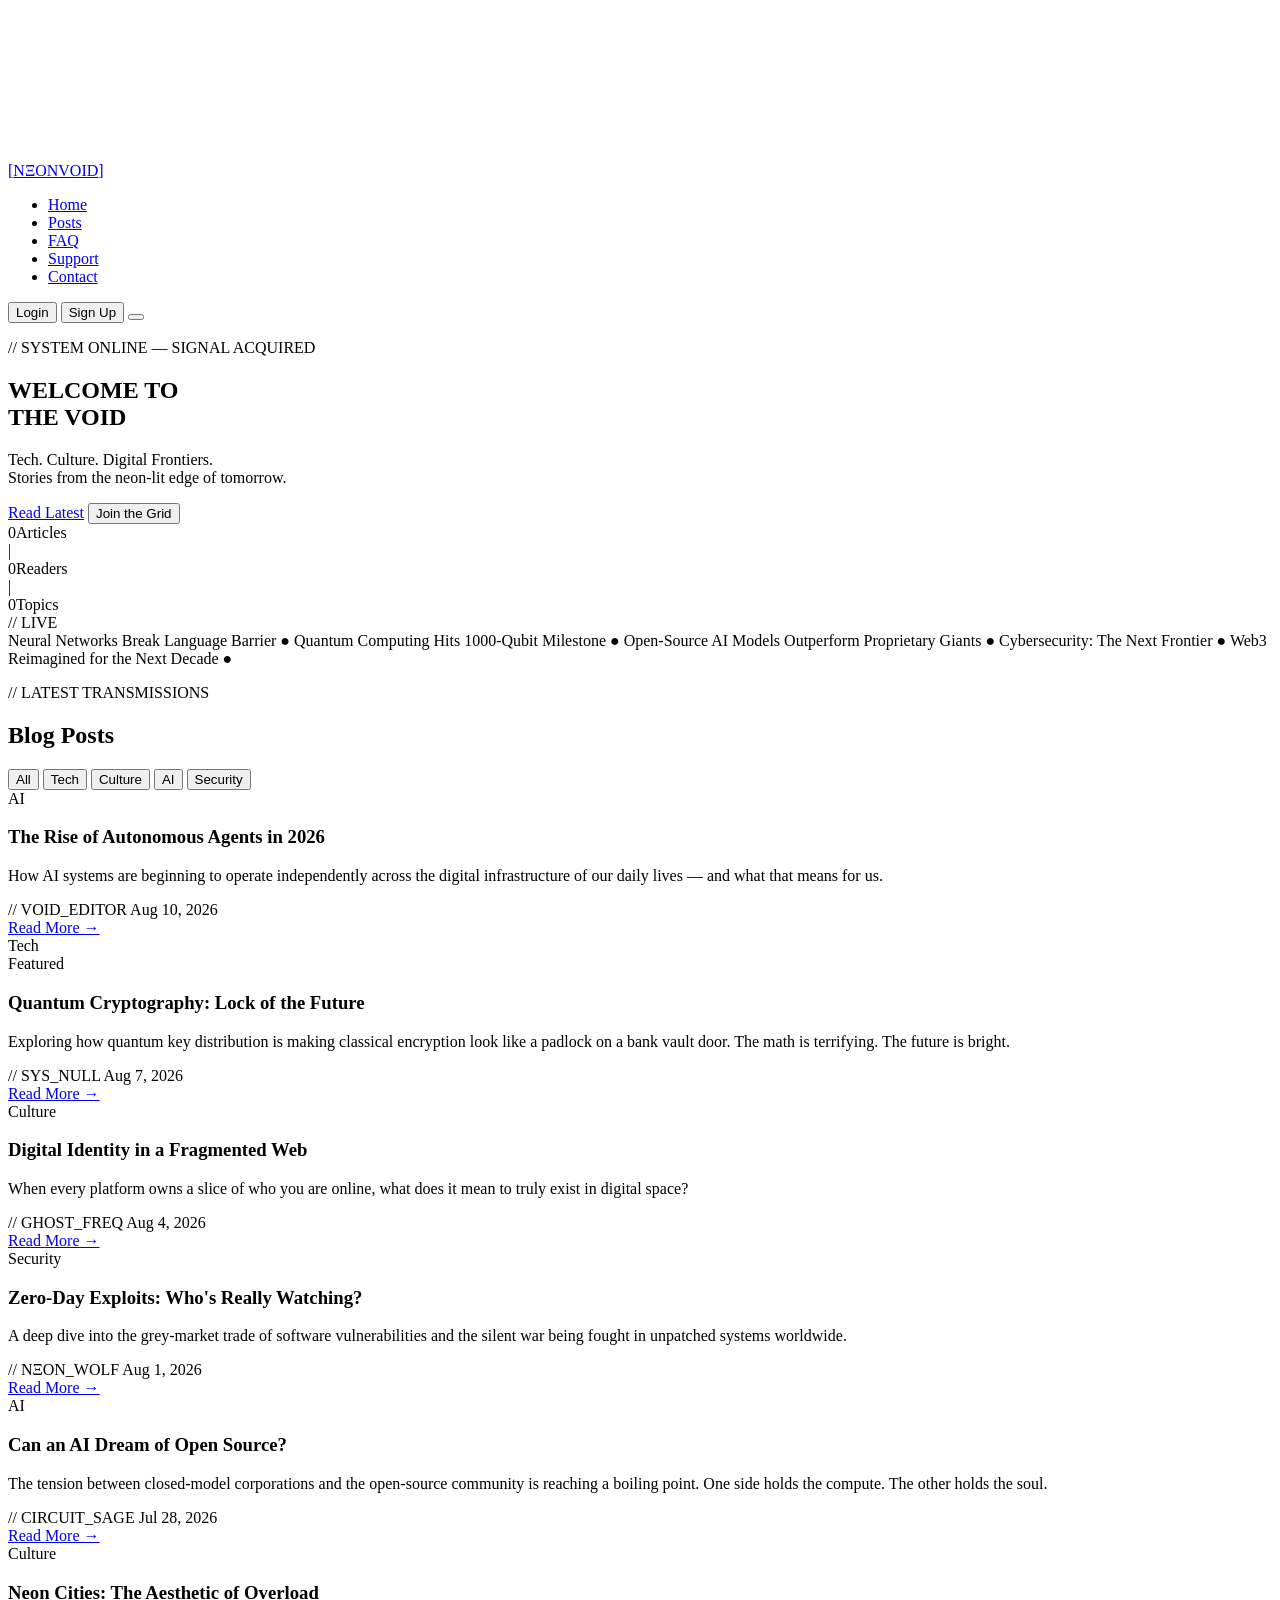
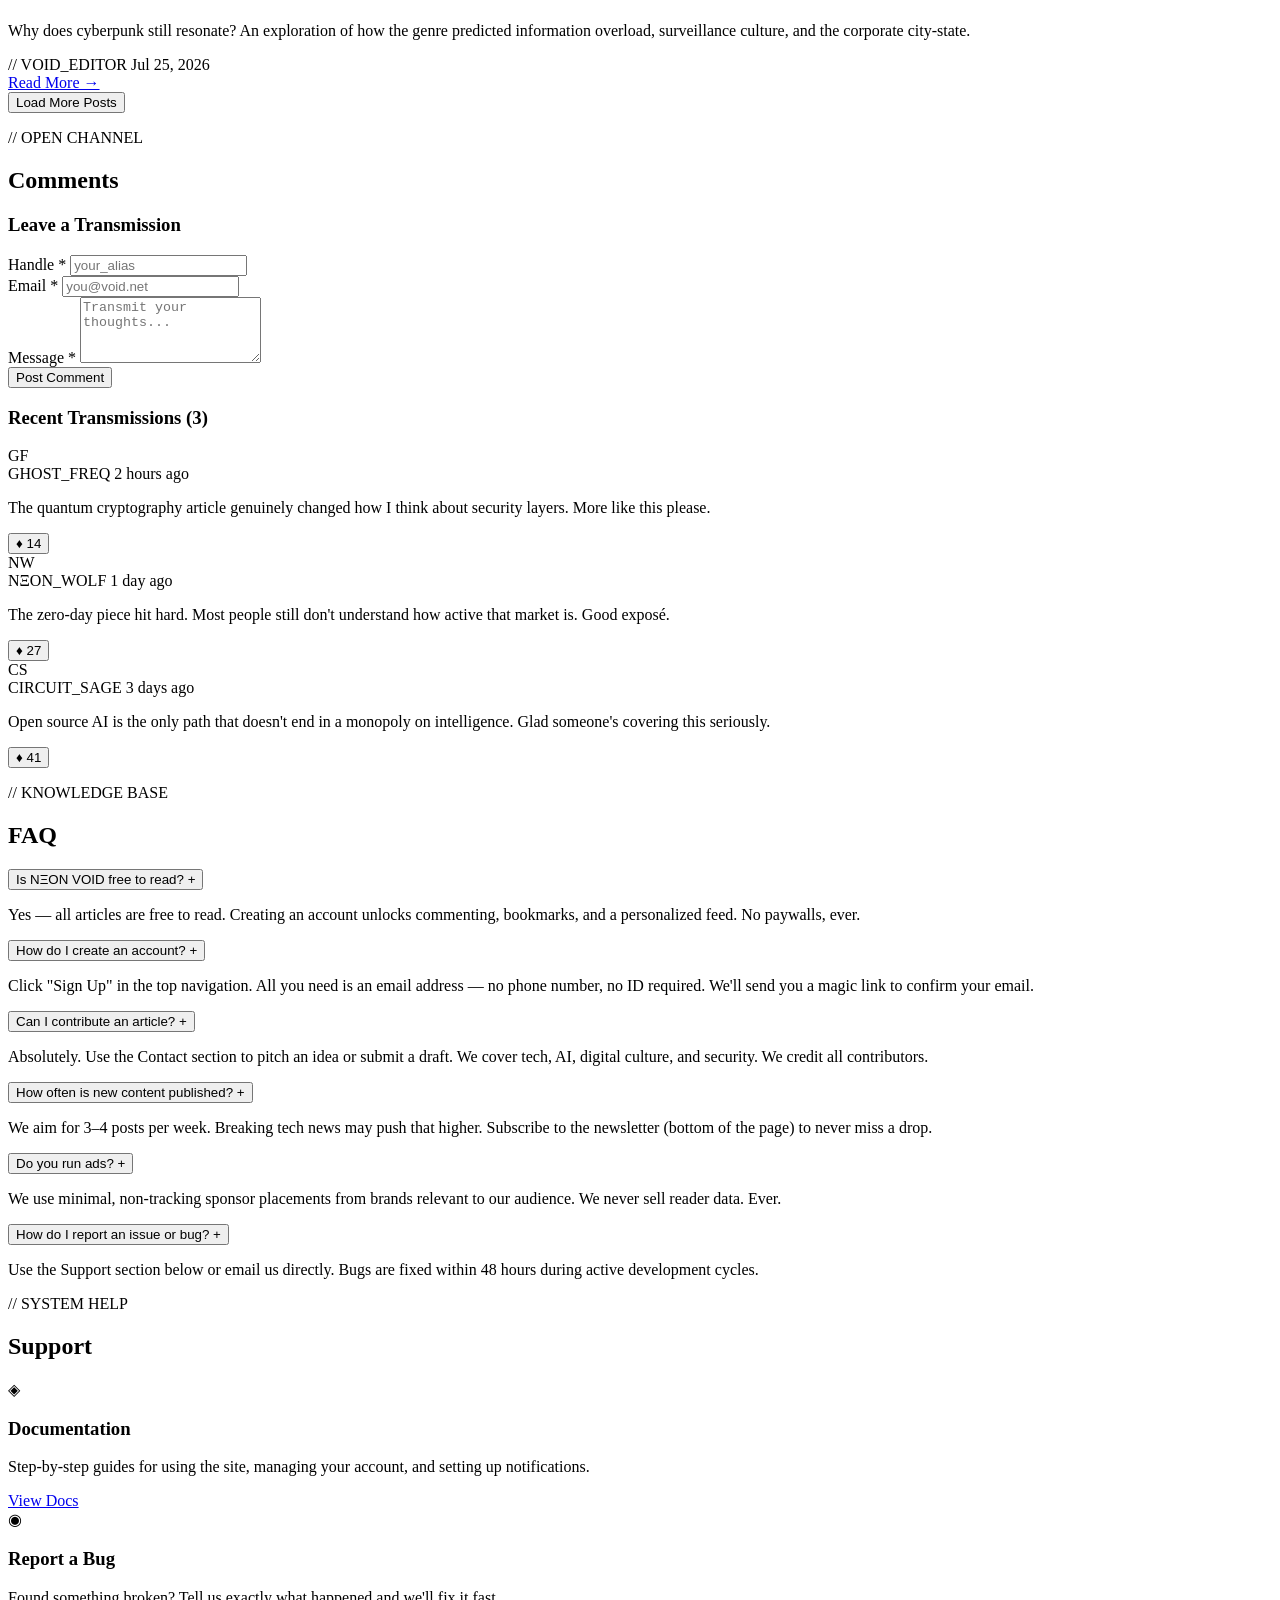
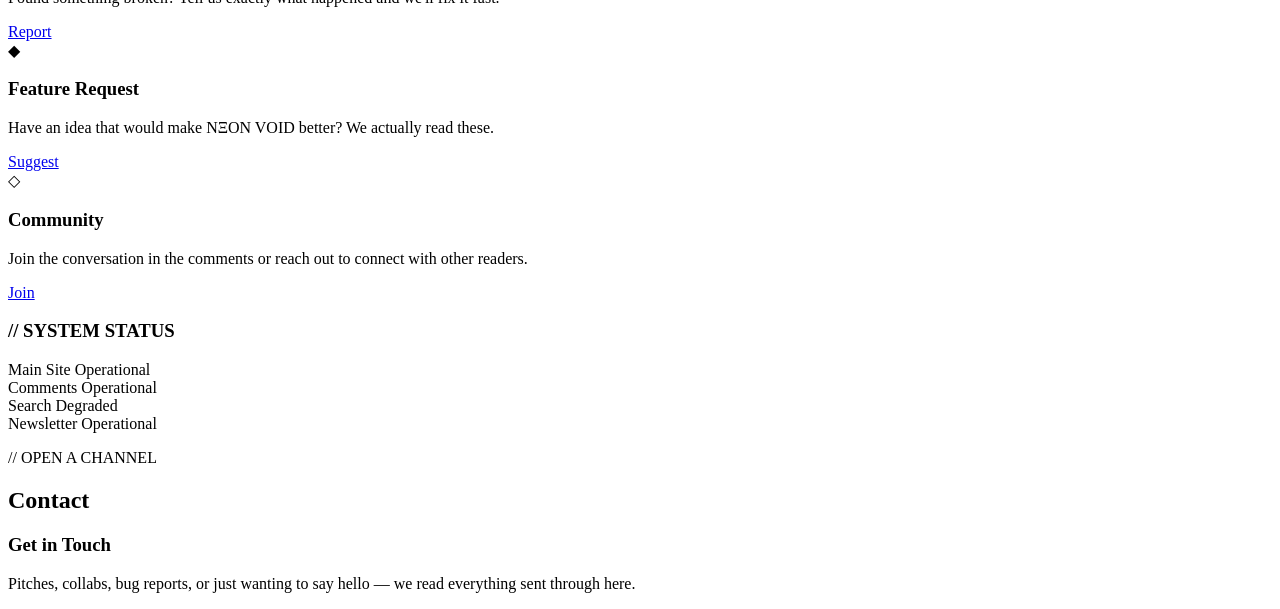
==== index.html @ abc2b87b "Rename Index.html to index.html" ====
<!DOCTYPE html>
<html lang="en">
<head>
  <meta charset="UTF-8" />
  <meta name="viewport" content="width=device-width, initial-scale=1.0" />
  <title>NΞON VOID — Digital Blog</title>
  <link rel="preconnect" href="https://fonts.googleapis.com" />
  <link rel="preconnect" href="https://fonts.gstatic.com" crossorigin />
  <link href="https://fonts.googleapis.com/css2?family=Orbitron:wght@400;700;900&family=Share+Tech+Mono&family=Inter:wght@300;400;500;600&display=swap" rel="stylesheet" />
  <link rel="stylesheet" href="css/style.css" />
</head>
<body>

  <!-- SCAN LINE OVERLAY -->
  <div class="scanlines" aria-hidden="true"></div>

  <!-- PARTICLE CANVAS -->
  <canvas id="particles" aria-hidden="true"></canvas>

  <!-- ═══════════════════════════════════════
       NAV
  ═══════════════════════════════════════ -->
  <nav class="navbar" id="navbar">
    <div class="nav-inner">
      <a href="#home" class="nav-logo" aria-label="NEON VOID home">
        <span class="logo-bracket">[</span>NΞON<span class="logo-accent">VOID</span><span class="logo-bracket">]</span>
      </a>

      <ul class="nav-links" id="navLinks" role="list">
        <li><a href="#home"     class="nav-link active" data-section="home">Home</a></li>
        <li><a href="#posts"    class="nav-link" data-section="posts">Posts</a></li>
        <li><a href="#faq"      class="nav-link" data-section="faq">FAQ</a></li>
        <li><a href="#support"  class="nav-link" data-section="support">Support</a></li>
        <li><a href="#contact"  class="nav-link" data-section="contact">Contact</a></li>
      </ul>

      <div class="nav-actions">
        <button class="btn-ghost" id="loginBtn" aria-haspopup="dialog">Login</button>
        <button class="btn-neon"  id="signupBtn" aria-haspopup="dialog">Sign Up</button>
        <button class="hamburger" id="hamburger" aria-label="Toggle menu" aria-expanded="false">
          <span></span><span></span><span></span>
        </button>
      </div>
    </div>
  </nav>

  <!-- ═══════════════════════════════════════
       HERO
  ═══════════════════════════════════════ -->
  <section class="hero" id="home">
    <div class="hero-grid-bg" aria-hidden="true"></div>
    <div class="hero-content">
      <p class="hero-eyebrow">// SYSTEM ONLINE — SIGNAL ACQUIRED</p>
      <h1 class="hero-title">
        <span class="glitch" data-text="WELCOME TO">WELCOME TO</span><br>
        <span class="hero-title-accent">THE VOID</span>
      </h1>
      <p class="hero-sub">
        Tech. Culture. Digital Frontiers.<br>
        Stories from the neon-lit edge of tomorrow.
      </p>
      <div class="hero-cta-group">
        <a href="#posts" class="btn-neon btn-lg">Read Latest</a>
        <button class="btn-ghost btn-lg" id="heroSignupBtn">Join the Grid</button>
      </div>
      <div class="hero-stats" aria-label="Site statistics">
        <div class="stat"><span class="stat-num" data-target="128">0</span><span class="stat-label">Articles</span></div>
        <div class="stat-divider" aria-hidden="true">|</div>
        <div class="stat"><span class="stat-num" data-target="4700">0</span><span class="stat-label">Readers</span></div>
        <div class="stat-divider" aria-hidden="true">|</div>
        <div class="stat"><span class="stat-num" data-target="39">0</span><span class="stat-label">Topics</span></div>
      </div>
    </div>
    <div class="hero-visual" aria-hidden="true">
      <div class="hex-ring"></div>
      <div class="hex-ring ring-2"></div>
      <div class="hex-ring ring-3"></div>
      <div class="center-orb"></div>
    </div>
  </section>

  <!-- ═══════════════════════════════════════
       TICKER
  ═══════════════════════════════════════ -->
  <div class="ticker-wrap" aria-label="Latest headlines">
    <div class="ticker-label">// LIVE</div>
    <div class="ticker-track" id="ticker">
      <span>Neural Networks Break Language Barrier</span>
      <span>●</span>
      <span>Quantum Computing Hits 1000-Qubit Milestone</span>
      <span>●</span>
      <span>Open-Source AI Models Outperform Proprietary Giants</span>
      <span>●</span>
      <span>Cybersecurity: The Next Frontier</span>
      <span>●</span>
      <span>Web3 Reimagined for the Next Decade</span>
      <span>●</span>
    </div>
  </div>

  <!-- ═══════════════════════════════════════
       POSTS
  ═══════════════════════════════════════ -->
  <section class="section" id="posts">
    <div class="container">
      <div class="section-header">
        <p class="section-eyebrow">// LATEST TRANSMISSIONS</p>
        <h2 class="section-title">Blog Posts</h2>
      </div>

      <!-- Filter tabs -->
      <div class="filter-tabs" role="tablist" aria-label="Filter posts by category">
        <button class="filter-tab active" role="tab" aria-selected="true"  data-filter="all">All</button>
        <button class="filter-tab" role="tab" aria-selected="false" data-filter="tech">Tech</button>
        <button class="filter-tab" role="tab" aria-selected="false" data-filter="culture">Culture</button>
        <button class="filter-tab" role="tab" aria-selected="false" data-filter="ai">AI</button>
        <button class="filter-tab" role="tab" aria-selected="false" data-filter="security">Security</button>
      </div>

      <!-- Posts grid -->
      <div class="posts-grid" id="postsGrid">

        <article class="post-card" data-category="ai">
          <div class="post-card-glow"></div>
          <div class="post-tag tag-ai">AI</div>
          <h3 class="post-title">The Rise of Autonomous Agents in 2026</h3>
          <p class="post-excerpt">How AI systems are beginning to operate independently across the digital infrastructure of our daily lives — and what that means for us.</p>
          <div class="post-meta">
            <span class="post-author">// VOID_EDITOR</span>
            <span class="post-date">Aug 10, 2026</span>
          </div>
          <a href="post.html" class="post-read-more">Read More →</a>
        </article>

        <article class="post-card featured" data-category="tech">
          <div class="post-card-glow"></div>
          <div class="post-tag tag-tech">Tech</div>
          <div class="featured-badge">Featured</div>
          <h3 class="post-title">Quantum Cryptography: Lock of the Future</h3>
          <p class="post-excerpt">Exploring how quantum key distribution is making classical encryption look like a padlock on a bank vault door. The math is terrifying. The future is bright.</p>
          <div class="post-meta">
            <span class="post-author">// SYS_NULL</span>
            <span class="post-date">Aug 7, 2026</span>
          </div>
          <a href="post.html" class="post-read-more">Read More →</a>
        </article>

        <article class="post-card" data-category="culture">
          <div class="post-card-glow"></div>
          <div class="post-tag tag-culture">Culture</div>
          <h3 class="post-title">Digital Identity in a Fragmented Web</h3>
          <p class="post-excerpt">When every platform owns a slice of who you are online, what does it mean to truly exist in digital space?</p>
          <div class="post-meta">
            <span class="post-author">// GHOST_FREQ</span>
            <span class="post-date">Aug 4, 2026</span>
          </div>
          <a href="post.html" class="post-read-more">Read More →</a>
        </article>

        <article class="post-card" data-category="security">
          <div class="post-card-glow"></div>
          <div class="post-tag tag-security">Security</div>
          <h3 class="post-title">Zero-Day Exploits: Who's Really Watching?</h3>
          <p class="post-excerpt">A deep dive into the grey-market trade of software vulnerabilities and the silent war being fought in unpatched systems worldwide.</p>
          <div class="post-meta">
            <span class="post-author">// NΞON_WOLF</span>
            <span class="post-date">Aug 1, 2026</span>
          </div>
          <a href="post.html" class="post-read-more">Read More →</a>
        </article>

        <article class="post-card" data-category="ai">
          <div class="post-card-glow"></div>
          <div class="post-tag tag-ai">AI</div>
          <h3 class="post-title">Can an AI Dream of Open Source?</h3>
          <p class="post-excerpt">The tension between closed-model corporations and the open-source community is reaching a boiling point. One side holds the compute. The other holds the soul.</p>
          <div class="post-meta">
            <span class="post-author">// CIRCUIT_SAGE</span>
            <span class="post-date">Jul 28, 2026</span>
          </div>
          <a href="post.html" class="post-read-more">Read More →</a>
        </article>

        <article class="post-card" data-category="culture">
          <div class="post-card-glow"></div>
          <div class="post-tag tag-culture">Culture</div>
          <h3 class="post-title">Neon Cities: The Aesthetic of Overload</h3>
          <p class="post-excerpt">Why does cyberpunk still resonate? An exploration of how the genre predicted information overload, surveillance culture, and the corporate city-state.</p>
          <div class="post-meta">
            <span class="post-author">// VOID_EDITOR</span>
            <span class="post-date">Jul 25, 2026</span>
          </div>
          <a href="post.html" class="post-read-more">Read More →</a>
        </article>

      </div>

      <div class="load-more-wrap">
        <button class="btn-ghost" id="loadMoreBtn">Load More Posts</button>
      </div>
    </div>
  </section>

  <!-- ═══════════════════════════════════════
       COMMENTS
  ═══════════════════════════════════════ -->
  <section class="section section-dark" id="comments">
    <div class="container">
      <div class="section-header">
        <p class="section-eyebrow">// OPEN CHANNEL</p>
        <h2 class="section-title">Comments</h2>
      </div>

      <div class="comments-layout">
        <!-- Comment form -->
        <div class="comment-form-wrap">
          <h3 class="comment-form-title">Leave a Transmission</h3>
          <form class="comment-form" id="commentForm" novalidate>
            <div class="form-row">
              <div class="form-group">
                <label for="commentName">Handle <span class="required">*</span></label>
                <input type="text" id="commentName" placeholder="your_alias" autocomplete="nickname" />
                <span class="field-error" id="commentNameError"></span>
              </div>
              <div class="form-group">
                <label for="commentEmail">Email <span class="required">*</span></label>
                <input type="email" id="commentEmail" placeholder="you@void.net" autocomplete="email" />
                <span class="field-error" id="commentEmailError"></span>
              </div>
            </div>
            <div class="form-group">
              <label for="commentText">Message <span class="required">*</span></label>
              <textarea id="commentText" rows="4" placeholder="Transmit your thoughts..."></textarea>
              <span class="field-error" id="commentTextError"></span>
            </div>
            <button type="submit" class="btn-neon">Post Comment</button>
          </form>
        </div>

        <!-- Existing comments -->
        <div class="comments-list" id="commentsList">
          <h3 class="comments-list-title">Recent Transmissions <span class="comment-count" id="commentCount">(3)</span></h3>

          <div class="comment-item">
            <div class="comment-avatar" aria-hidden="true">GF</div>
            <div class="comment-body">
              <div class="comment-header">
                <span class="comment-author">GHOST_FREQ</span>
                <span class="comment-time">2 hours ago</span>
              </div>
              <p class="comment-text">The quantum cryptography article genuinely changed how I think about security layers. More like this please.</p>
              <button class="comment-like" aria-label="Like this comment"><span>♦</span> 14</button>
            </div>
          </div>

          <div class="comment-item">
            <div class="comment-avatar" aria-hidden="true">NW</div>
            <div class="comment-body">
              <div class="comment-header">
                <span class="comment-author">NΞON_WOLF</span>
                <span class="comment-time">1 day ago</span>
              </div>
              <p class="comment-text">The zero-day piece hit hard. Most people still don't understand how active that market is. Good exposé.</p>
              <button class="comment-like" aria-label="Like this comment"><span>♦</span> 27</button>
            </div>
          </div>

          <div class="comment-item">
            <div class="comment-avatar" aria-hidden="true">CS</div>
            <div class="comment-body">
              <div class="comment-header">
                <span class="comment-author">CIRCUIT_SAGE</span>
                <span class="comment-time">3 days ago</span>
              </div>
              <p class="comment-text">Open source AI is the only path that doesn't end in a monopoly on intelligence. Glad someone's covering this seriously.</p>
              <button class="comment-like" aria-label="Like this comment"><span>♦</span> 41</button>
            </div>
          </div>

        </div>
      </div>
    </div>
  </section>

  <!-- ═══════════════════════════════════════
       FAQ
  ═══════════════════════════════════════ -->
  <section class="section" id="faq">
    <div class="container">
      <div class="section-header">
        <p class="section-eyebrow">// KNOWLEDGE BASE</p>
        <h2 class="section-title">FAQ</h2>
      </div>

      <div class="faq-grid">

        <div class="faq-item" data-open="false">
          <button class="faq-question" aria-expanded="false">
            <span>Is NΞON VOID free to read?</span>
            <span class="faq-icon" aria-hidden="true">+</span>
          </button>
          <div class="faq-answer">
            <p>Yes — all articles are free to read. Creating an account unlocks commenting, bookmarks, and a personalized feed. No paywalls, ever.</p>
          </div>
        </div>

        <div class="faq-item" data-open="false">
          <button class="faq-question" aria-expanded="false">
            <span>How do I create an account?</span>
            <span class="faq-icon" aria-hidden="true">+</span>
          </button>
          <div class="faq-answer">
            <p>Click "Sign Up" in the top navigation. All you need is an email address — no phone number, no ID required. We'll send you a magic link to confirm your email.</p>
          </div>
        </div>

        <div class="faq-item" data-open="false">
          <button class="faq-question" aria-expanded="false">
            <span>Can I contribute an article?</span>
            <span class="faq-icon" aria-hidden="true">+</span>
          </button>
          <div class="faq-answer">
            <p>Absolutely. Use the Contact section to pitch an idea or submit a draft. We cover tech, AI, digital culture, and security. We credit all contributors.</p>
          </div>
        </div>

        <div class="faq-item" data-open="false">
          <button class="faq-question" aria-expanded="false">
            <span>How often is new content published?</span>
            <span class="faq-icon" aria-hidden="true">+</span>
          </button>
          <div class="faq-answer">
            <p>We aim for 3–4 posts per week. Breaking tech news may push that higher. Subscribe to the newsletter (bottom of the page) to never miss a drop.</p>
          </div>
        </div>

        <div class="faq-item" data-open="false">
          <button class="faq-question" aria-expanded="false">
            <span>Do you run ads?</span>
            <span class="faq-icon" aria-hidden="true">+</span>
          </button>
          <div class="faq-answer">
            <p>We use minimal, non-tracking sponsor placements from brands relevant to our audience. We never sell reader data. Ever.</p>
          </div>
        </div>

        <div class="faq-item" data-open="false">
          <button class="faq-question" aria-expanded="false">
            <span>How do I report an issue or bug?</span>
            <span class="faq-icon" aria-hidden="true">+</span>
          </button>
          <div class="faq-answer">
            <p>Use the Support section below or email us directly. Bugs are fixed within 48 hours during active development cycles.</p>
          </div>
        </div>

      </div>
    </div>
  </section>

  <!-- ═══════════════════════════════════════
       SUPPORT
  ═══════════════════════════════════════ -->
  <section class="section section-dark" id="support">
    <div class="container">
      <div class="section-header">
        <p class="section-eyebrow">// SYSTEM HELP</p>
        <h2 class="section-title">Support</h2>
      </div>

      <div class="support-grid">
        <div class="support-card">
          <div class="support-icon" aria-hidden="true">◈</div>
          <h3>Documentation</h3>
          <p>Step-by-step guides for using the site, managing your account, and setting up notifications.</p>
          <a href="#faq" class="btn-ghost btn-sm">View Docs</a>
        </div>
        <div class="support-card">
          <div class="support-icon" aria-hidden="true">◉</div>
          <h3>Report a Bug</h3>
          <p>Found something broken? Tell us exactly what happened and we'll fix it fast.</p>
          <a href="#contact" class="btn-ghost btn-sm">Report</a>
        </div>
        <div class="support-card">
          <div class="support-icon" aria-hidden="true">◆</div>
          <h3>Feature Request</h3>
          <p>Have an idea that would make NΞON VOID better? We actually read these.</p>
          <a href="#contact" class="btn-ghost btn-sm">Suggest</a>
        </div>
        <div class="support-card">
          <div class="support-icon" aria-hidden="true">◇</div>
          <h3>Community</h3>
          <p>Join the conversation in the comments or reach out to connect with other readers.</p>
          <a href="#comments" class="btn-ghost btn-sm">Join</a>
        </div>
      </div>

      <!-- Status board -->
      <div class="status-board">
        <h3 class="status-title">// SYSTEM STATUS</h3>
        <div class="status-items">
          <div class="status-item">
            <span class="status-dot dot-green" aria-label="Operational"></span>
            <span class="status-name">Main Site</span>
            <span class="status-value">Operational</span>
          </div>
          <div class="status-item">
            <span class="status-dot dot-green" aria-label="Operational"></span>
            <span class="status-name">Comments</span>
            <span class="status-value">Operational</span>
          </div>
          <div class="status-item">
            <span class="status-dot dot-yellow" aria-label="Degraded"></span>
            <span class="status-name">Search</span>
            <span class="status-value">Degraded</span>
          </div>
          <div class="status-item">
            <span class="status-dot dot-green" aria-label="Operational"></span>
            <span class="status-name">Newsletter</span>
            <span class="status-value">Operational</span>
          </div>
        </div>
      </div>
    </div>
  </section>

  <!-- ═══════════════════════════════════════
       CONTACT
  ═══════════════════════════════════════ -->
  <section class="section" id="contact">
    <div class="container">
      <div class="section-header">
        <p class="section-eyebrow">// OPEN A CHANNEL</p>
        <h2 class="section-title">Contact</h2>
      </div>

      <div class="contact-layout">
        <div class="contact-info">
          <h3>Get in Touch</h3>
          <p>Pitches, collabs, bug reports, or just wanting to say hello — we read everything sent through here.</p>
          <ul class="contact-links" role="list"
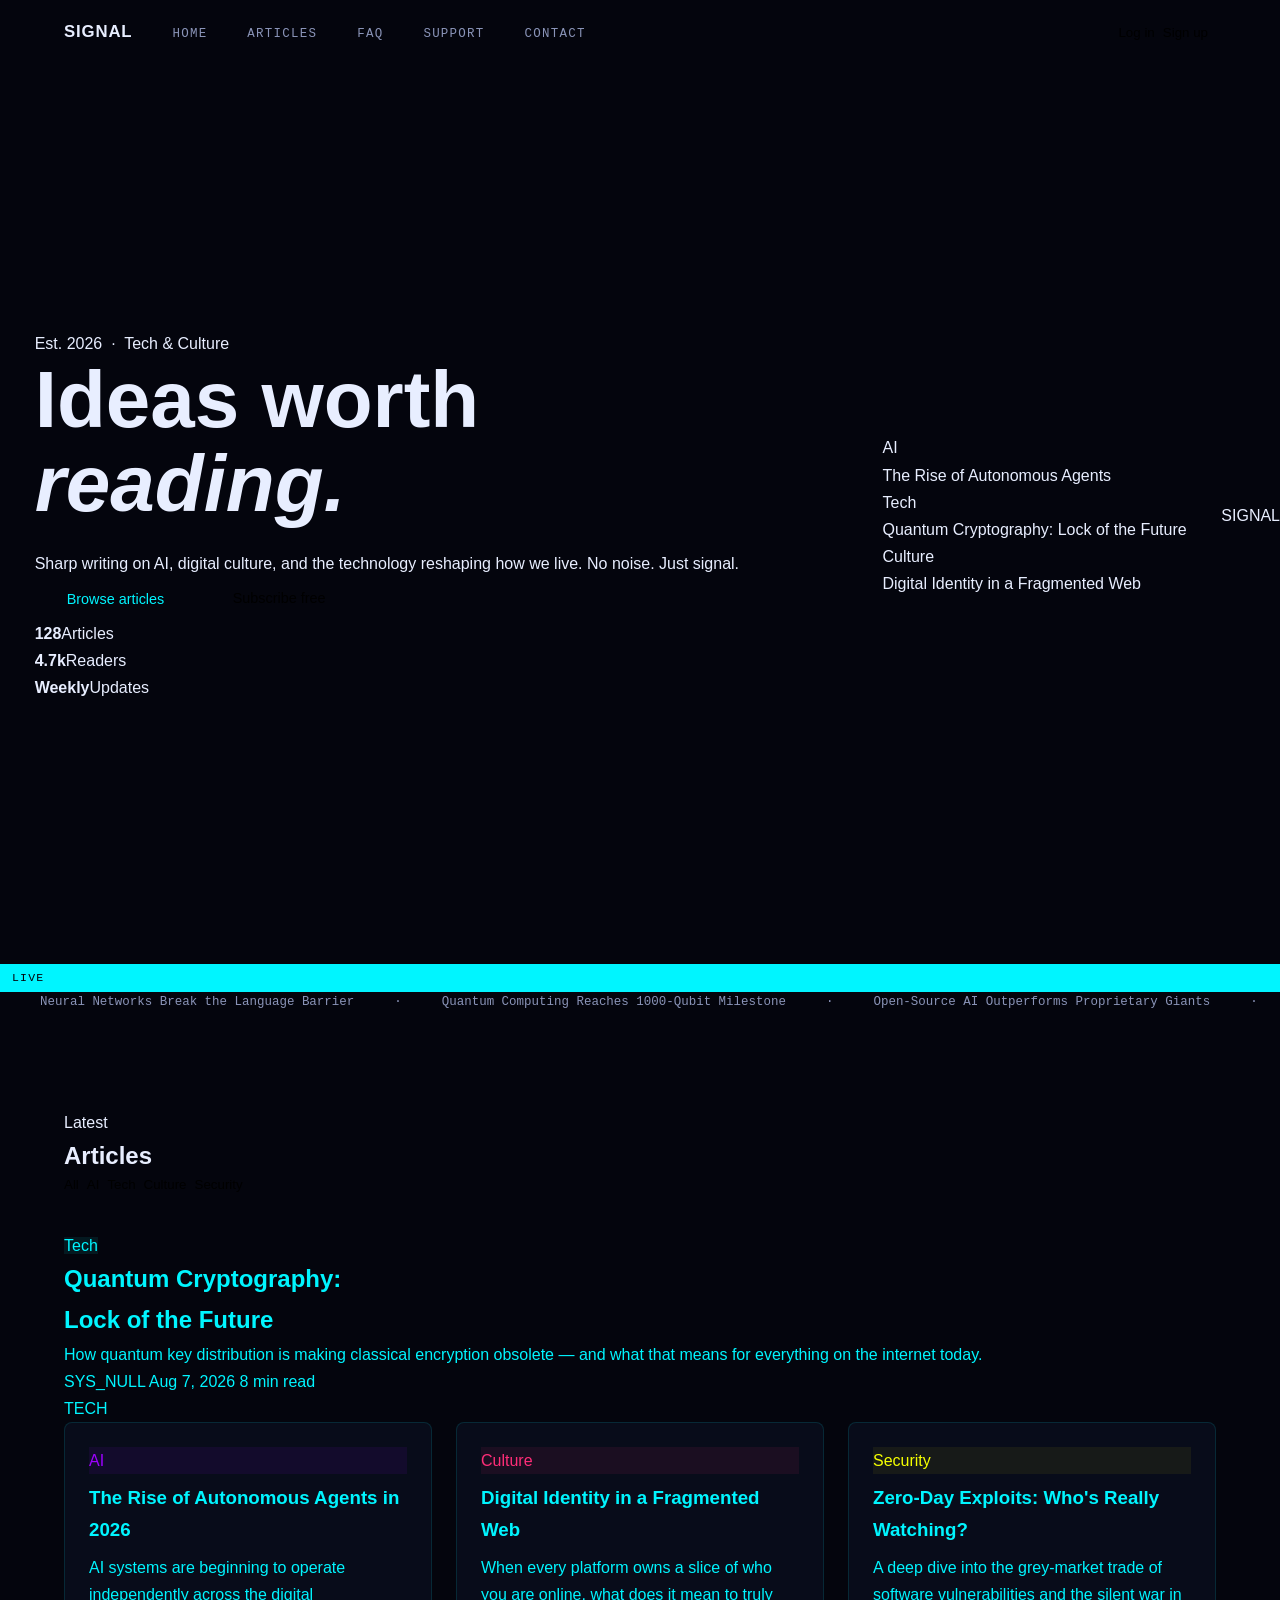
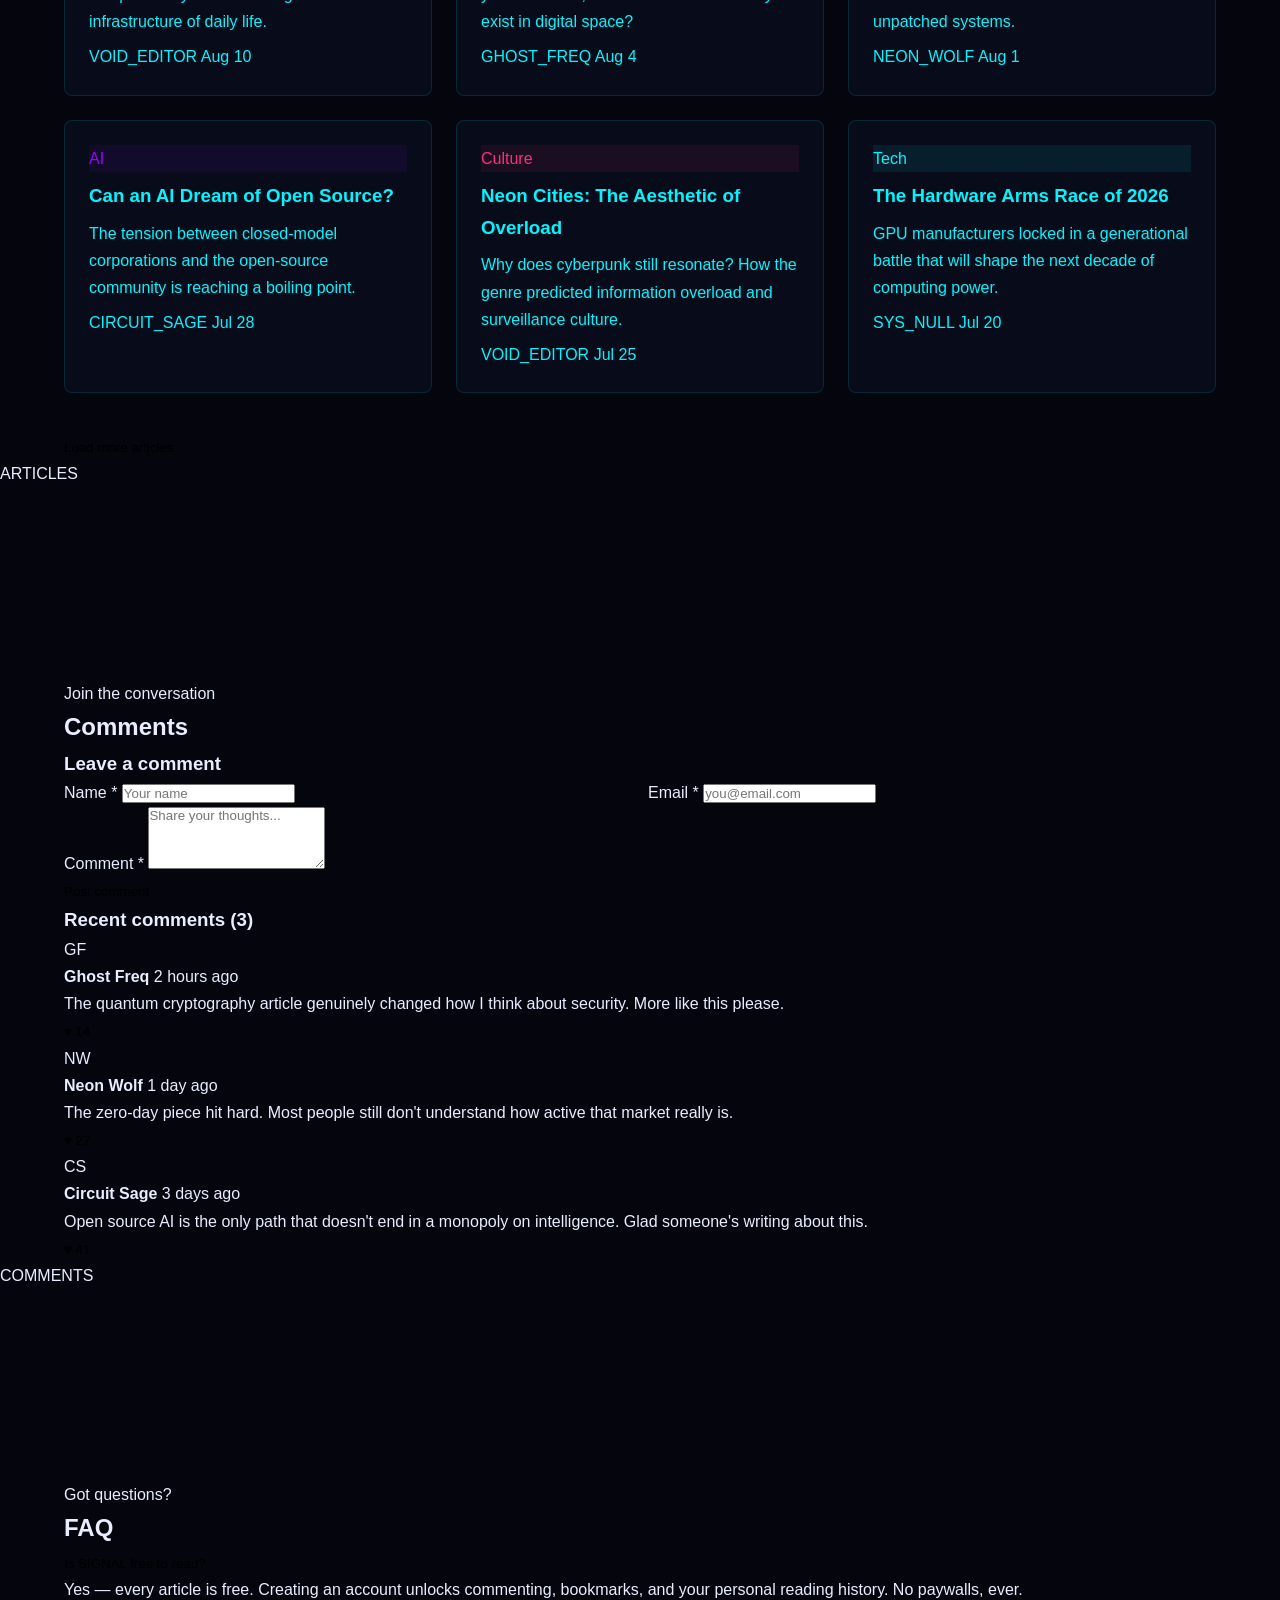
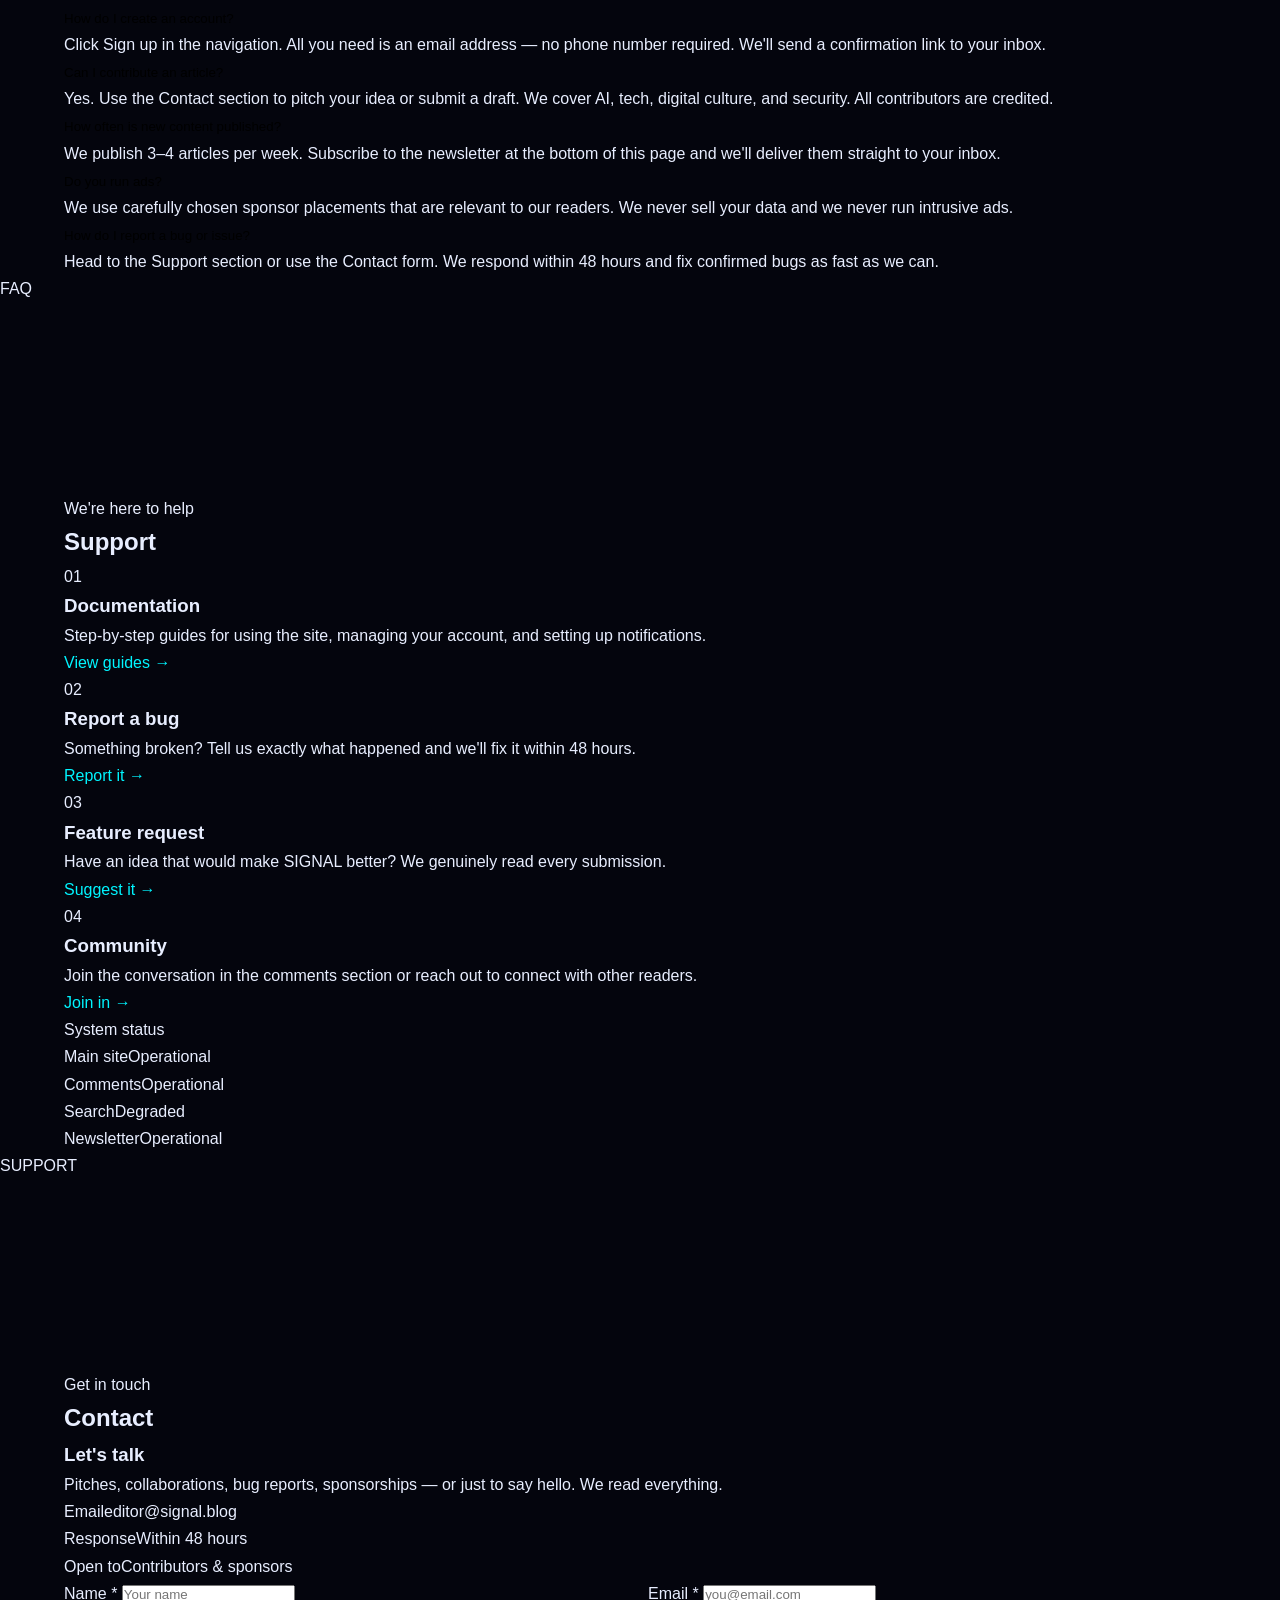
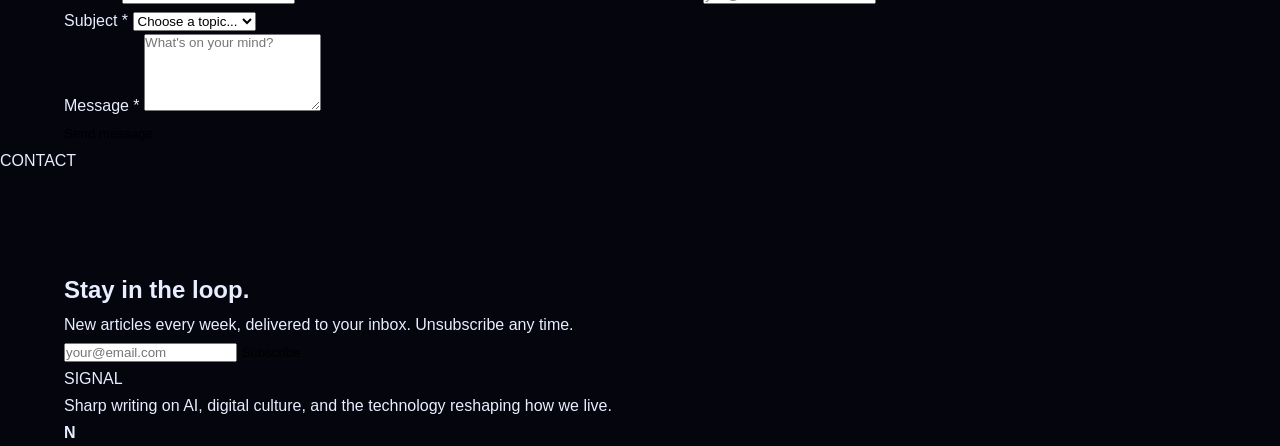
==== commit f318e9ae: "Update print statement from 'Hello' to 'Goodbye'" ====
--- a/index.html
+++ b/index.html
@@ -1,441 +1,486 @@
+
 <!DOCTYPE html>
 <html lang="en">
 <head>
   <meta charset="UTF-8" />
   <meta name="viewport" content="width=device-width, initial-scale=1.0" />
-  <title>NΞON VOID — Digital Blog</title>
+  <title>SIGNAL — Digital Culture & Tech</title>
   <link rel="preconnect" href="https://fonts.googleapis.com" />
   <link rel="preconnect" href="https://fonts.gstatic.com" crossorigin />
-  <link href="https://fonts.googleapis.com/css2?family=Orbitron:wght@400;700;900&family=Share+Tech+Mono&family=Inter:wght@300;400;500;600&display=swap" rel="stylesheet" />
+  <link href="https://fonts.googleapis.com/css2?family=Playfair+Display:ital,wght@0,700;0,900;1,700&family=DM+Sans:wght@300;400;500;600&family=DM+Mono:wght@400;500&display=swap" rel="stylesheet" />
   <link rel="stylesheet" href="css/style.css" />
 </head>
 <body>
 
-  <!-- SCAN LINE OVERLAY -->
-  <div class="scanlines" aria-hidden="true"></div>
-
-  <!-- PARTICLE CANVAS -->
-  <canvas id="particles" aria-hidden="true"></canvas>
-
-  <!-- ═══════════════════════════════════════
-       NAV
-  ═══════════════════════════════════════ -->
-  <nav class="navbar" id="navbar">
+  <!-- NAV -->
+  <nav class="nav" id="nav">
     <div class="nav-inner">
-      <a href="#home" class="nav-logo" aria-label="NEON VOID home">
-        <span class="logo-bracket">[</span>NΞON<span class="logo-accent">VOID</span><span class="logo-bracket">]</span>
-      </a>
-
-      <ul class="nav-links" id="navLinks" role="list">
-        <li><a href="#home"     class="nav-link active" data-section="home">Home</a></li>
-        <li><a href="#posts"    class="nav-link" data-section="posts">Posts</a></li>
-        <li><a href="#faq"      class="nav-link" data-section="faq">FAQ</a></li>
-        <li><a href="#support"  class="nav-link" data-section="support">Support</a></li>
-        <li><a href="#contact"  class="nav-link" data-section="contact">Contact</a></li>
+      <a href="#home" class="nav-logo">SIGNAL</a>
+      <ul class="nav-links" id="navLinks">
+        <li><a href="#home"      class="nav-link" data-s="home">Home</a></li>
+        <li><a href="#posts"     class="nav-link" data-s="posts">Articles</a></li>
+        <li><a href="#faq"       class="nav-link" data-s="faq">FAQ</a></li>
+        <li><a href="#support"   class="nav-link" data-s="support">Support</a></li>
+        <li><a href="#contact"   class="nav-link" data-s="contact">Contact</a></li>
       </ul>
-
       <div class="nav-actions">
-        <button class="btn-ghost" id="loginBtn" aria-haspopup="dialog">Login</button>
-        <button class="btn-neon"  id="signupBtn" aria-haspopup="dialog">Sign Up</button>
-        <button class="hamburger" id="hamburger" aria-label="Toggle menu" aria-expanded="false">
+        <button class="btn-outline" id="loginBtn">Log in</button>
+        <button class="btn-solid"   id="signupBtn">Sign up</button>
+        <button class="burger" id="burger" aria-label="Menu" aria-expanded="false">
           <span></span><span></span><span></span>
         </button>
       </div>
     </div>
   </nav>
 
-  <!-- ═══════════════════════════════════════
-       HERO
-  ═══════════════════════════════════════ -->
+  <!-- HERO -->
   <section class="hero" id="home">
-    <div class="hero-grid-bg" aria-hidden="true"></div>
-    <div class="hero-content">
-      <p class="hero-eyebrow">// SYSTEM ONLINE — SIGNAL ACQUIRED</p>
-      <h1 class="hero-title">
-        <span class="glitch" data-text="WELCOME TO">WELCOME TO</span><br>
-        <span class="hero-title-accent">THE VOID</span>
-      </h1>
-      <p class="hero-sub">
-        Tech. Culture. Digital Frontiers.<br>
-        Stories from the neon-lit edge of tomorrow.
-      </p>
-      <div class="hero-cta-group">
-        <a href="#posts" class="btn-neon btn-lg">Read Latest</a>
-        <button class="btn-ghost btn-lg" id="heroSignupBtn">Join the Grid</button>
-      </div>
-      <div class="hero-stats" aria-label="Site statistics">
-        <div class="stat"><span class="stat-num" data-target="128">0</span><span class="stat-label">Articles</span></div>
-        <div class="stat-divider" aria-hidden="true">|</div>
-        <div class="stat"><span class="stat-num" data-target="4700">0</span><span class="stat-label">Readers</span></div>
-        <div class="stat-divider" aria-hidden="true">|</div>
-        <div class="stat"><span class="stat-num" data-target="39">0</span><span class="stat-label">Topics</span></div>
-      </div>
-    </div>
-    <div class="hero-visual" aria-hidden="true">
-      <div class="hex-ring"></div>
-      <div class="hex-ring ring-2"></div>
-      <div class="hex-ring ring-3"></div>
-      <div class="center-orb"></div>
-    </div>
-  </section>
-
-  <!-- ═══════════════════════════════════════
-       TICKER
-  ═══════════════════════════════════════ -->
-  <div class="ticker-wrap" aria-label="Latest headlines">
-    <div class="ticker-label">// LIVE</div>
+    <div class="hero-inner container">
+      <div class="hero-left">
+        <p class="eyebrow">Est. 2026 &nbsp;·&nbsp; Tech &amp; Culture</p>
+        <h1 class="hero-title">Ideas worth<br><em>reading.</em></h1>
+        <p class="hero-body">Sharp writing on AI, digital culture, and the technology reshaping how we live. No noise. Just signal.</p>
+        <div class="hero-actions">
+          <a href="#posts" class="btn-solid btn-lg">Browse articles</a>
+          <button class="btn-outline btn-lg" id="heroSignup">Subscribe free</button>
+        </div>
+        <div class="hero-bar">
+          <div class="hb-item"><strong>128</strong><span>Articles</span></div>
+          <div class="hb-div"></div>
+          <div class="hb-item"><strong>4.7k</strong><span>Readers</span></div>
+          <div class="hb-div"></div>
+          <div class="hb-item"><strong>Weekly</strong><span>Updates</span></div>
+        </div>
+      </div>
+      <div class="hero-right" aria-hidden="true">
+        <div class="hero-card hc-1">
+          <span class="hc-tag">AI</span>
+          <p>The Rise of Autonomous Agents</p>
+        </div>
+        <div class="hero-card hc-2">
+          <span class="hc-tag">Tech</span>
+          <p>Quantum Cryptography: Lock of the Future</p>
+        </div>
+        <div class="hero-card hc-3">
+          <span class="hc-tag">Culture</span>
+          <p>Digital Identity in a Fragmented Web</p>
+        </div>
+      </div>
+    </div>
+    <div class="hero-ghost" aria-hidden="true">SIGNAL</div>
+  </section>
+
+  <!-- TICKER -->
+  <div class="ticker" aria-label="Latest headlines">
+    <div class="ticker-label">LIVE</div>
     <div class="ticker-track" id="ticker">
-      <span>Neural Networks Break Language Barrier</span>
-      <span>●</span>
-      <span>Quantum Computing Hits 1000-Qubit Milestone</span>
-      <span>●</span>
-      <span>Open-Source AI Models Outperform Proprietary Giants</span>
-      <span>●</span>
-      <span>Cybersecurity: The Next Frontier</span>
-      <span>●</span>
+      <span>Neural Networks Break the Language Barrier</span>
+      <span class="sep">·</span>
+      <span>Quantum Computing Reaches 1000-Qubit Milestone</span>
+      <span class="sep">·</span>
+      <span>Open-Source AI Outperforms Proprietary Giants</span>
+      <span class="sep">·</span>
+      <span>Cybersecurity: The Frontier No One Talks About</span>
+      <span class="sep">·</span>
       <span>Web3 Reimagined for the Next Decade</span>
-      <span>●</span>
+      <span class="sep">·</span>
     </div>
   </div>
 
-  <!-- ═══════════════════════════════════════
-       POSTS
-  ═══════════════════════════════════════ -->
+  <!-- POSTS -->
   <section class="section" id="posts">
     <div class="container">
-      <div class="section-header">
-        <p class="section-eyebrow">// LATEST TRANSMISSIONS</p>
-        <h2 class="section-title">Blog Posts</h2>
-      </div>
-
-      <!-- Filter tabs -->
-      <div class="filter-tabs" role="tablist" aria-label="Filter posts by category">
-        <button class="filter-tab active" role="tab" aria-selected="true"  data-filter="all">All</button>
-        <button class="filter-tab" role="tab" aria-selected="false" data-filter="tech">Tech</button>
-        <button class="filter-tab" role="tab" aria-selected="false" data-filter="culture">Culture</button>
-        <button class="filter-tab" role="tab" aria-selected="false" data-filter="ai">AI</button>
-        <button class="filter-tab" role="tab" aria-selected="false" data-filter="security">Security</button>
-      </div>
-
-      <!-- Posts grid -->
+      <div class="sec-head">
+        <div>
+          <p class="eyebrow">Latest</p>
+          <h2 class="sec-title">Articles</h2>
+        </div>
+        <div class="filter-tabs" role="tablist">
+          <button class="ftab active" data-f="all" role="tab" aria-selected="true">All</button>
+          <button class="ftab" data-f="ai" role="tab" aria-selected="false">AI</button>
+          <button class="ftab" data-f="tech" role="tab" aria-selected="false">Tech</button>
+          <button class="ftab" data-f="culture" role="tab" aria-selected="false">Culture</button>
+          <button class="ftab" data-f="security" role="tab" aria-selected="false">Security</button>
+        </div>
+      </div>
+
+      <!-- Featured post -->
+      <a href="post.html" class="post-featured reveal" data-cat="tech">
+        <div class="pf-text">
+          <span class="tag tag-tech">Tech</span>
+          <h2 class="pf-title">Quantum Cryptography:<br>Lock of the Future</h2>
+          <p class="pf-excerpt">How quantum key distribution is making classical encryption obsolete — and what that means for everything on the internet today.</p>
+          <div class="pf-meta">
+            <span>SYS_NULL</span>
+            <span>Aug 7, 2026</span>
+            <span>8 min read</span>
+          </div>
+        </div>
+        <div class="pf-accent" aria-hidden="true">TECH</div>
+      </a>
+
+      <!-- Grid -->
       <div class="posts-grid" id="postsGrid">
 
-        <article class="post-card" data-category="ai">
-          <div class="post-card-glow"></div>
-          <div class="post-tag tag-ai">AI</div>
-          <h3 class="post-title">The Rise of Autonomous Agents in 2026</h3>
-          <p class="post-excerpt">How AI systems are beginning to operate independently across the digital infrastructure of our daily lives — and what that means for us.</p>
-          <div class="post-meta">
-            <span class="post-author">// VOID_EDITOR</span>
-            <span class="post-date">Aug 10, 2026</span>
-          </div>
-          <a href="post.html" class="post-read-more">Read More →</a>
-        </article>
-
-        <article class="post-card featured" data-category="tech">
-          <div class="post-card-glow"></div>
-          <div class="post-tag tag-tech">Tech</div>
-          <div class="featured-badge">Featured</div>
-          <h3 class="post-title">Quantum Cryptography: Lock of the Future</h3>
-          <p class="post-excerpt">Exploring how quantum key distribution is making classical encryption look like a padlock on a bank vault door. The math is terrifying. The future is bright.</p>
-          <div class="post-meta">
-            <span class="post-author">// SYS_NULL</span>
-            <span class="post-date">Aug 7, 2026</span>
-          </div>
-          <a href="post.html" class="post-read-more">Read More →</a>
-        </article>
-
-        <article class="post-card" data-category="culture">
-          <div class="post-card-glow"></div>
-          <div class="post-tag tag-culture">Culture</div>
-          <h3 class="post-title">Digital Identity in a Fragmented Web</h3>
-          <p class="post-excerpt">When every platform owns a slice of who you are online, what does it mean to truly exist in digital space?</p>
-          <div class="post-meta">
-            <span class="post-author">// GHOST_FREQ</span>
-            <span class="post-date">Aug 4, 2026</span>
-          </div>
-          <a href="post.html" class="post-read-more">Read More →</a>
-        </article>
-
-        <article class="post-card" data-category="security">
-          <div class="post-card-glow"></div>
-          <div class="post-tag tag-security">Security</div>
-          <h3 class="post-title">Zero-Day Exploits: Who's Really Watching?</h3>
-          <p class="post-excerpt">A deep dive into the grey-market trade of software vulnerabilities and the silent war being fought in unpatched systems worldwide.</p>
-          <div class="post-meta">
-            <span class="post-author">// NΞON_WOLF</span>
-            <span class="post-date">Aug 1, 2026</span>
-          </div>
-          <a href="post.html" class="post-read-more">Read More →</a>
-        </article>
-
-        <article class="post-card" data-category="ai">
-          <div class="post-card-glow"></div>
-          <div class="post-tag tag-ai">AI</div>
-          <h3 class="post-title">Can an AI Dream of Open Source?</h3>
-          <p class="post-excerpt">The tension between closed-model corporations and the open-source community is reaching a boiling point. One side holds the compute. The other holds the soul.</p>
-          <div class="post-meta">
-            <span class="post-author">// CIRCUIT_SAGE</span>
-            <span class="post-date">Jul 28, 2026</span>
-          </div>
-          <a href="post.html" class="post-read-more">Read More →</a>
-        </article>
-
-        <article class="post-card" data-category="culture">
-          <div class="post-card-glow"></div>
-          <div class="post-tag tag-culture">Culture</div>
-          <h3 class="post-title">Neon Cities: The Aesthetic of Overload</h3>
-          <p class="post-excerpt">Why does cyberpunk still resonate? An exploration of how the genre predicted information overload, surveillance culture, and the corporate city-state.</p>
-          <div class="post-meta">
-            <span class="post-author">// VOID_EDITOR</span>
-            <span class="post-date">Jul 25, 2026</span>
-          </div>
-          <a href="post.html" class="post-read-more">Read More →</a>
-        </article>
-
-      </div>
-
-      <div class="load-more-wrap">
-        <button class="btn-ghost" id="loadMoreBtn">Load More Posts</button>
-      </div>
-    </div>
-  </section>
-
-  <!-- ═══════════════════════════════════════
-       COMMENTS
-  ═══════════════════════════════════════ -->
-  <section class="section section-dark" id="comments">
-    <div class="container">
-      <div class="section-header">
-        <p class="section-eyebrow">// OPEN CHANNEL</p>
-        <h2 class="section-title">Comments</h2>
-      </div>
-
-      <div class="comments-layout">
-        <!-- Comment form -->
-        <div class="comment-form-wrap">
-          <h3 class="comment-form-title">Leave a Transmission</h3>
-          <form class="comment-form" id="commentForm" novalidate>
+        <a href="post.html" class="post-card reveal" data-cat="ai">
+          <span class="tag tag-ai">AI</span>
+          <h3 class="pc-title">The Rise of Autonomous Agents in 2026</h3>
+          <p class="pc-excerpt">AI systems are beginning to operate independently across the digital infrastructure of daily life.</p>
+          <div class="pc-meta">
+            <span>VOID_EDITOR</span>
+            <span>Aug 10</span>
+          </div>
+        </a>
+
+        <a href="post.html" class="post-card reveal" data-cat="culture">
+          <span class="tag tag-culture">Culture</span>
+          <h3 class="pc-title">Digital Identity in a Fragmented Web</h3>
+          <p class="pc-excerpt">When every platform owns a slice of who you are online, what does it mean to truly exist in digital space?</p>
+          <div class="pc-meta">
+            <span>GHOST_FREQ</span>
+            <span>Aug 4</span>
+          </div>
+        </a>
+
+        <a href="post.html" class="post-card reveal" data-cat="security">
+          <span class="tag tag-security">Security</span>
+          <h3 class="pc-title">Zero-Day Exploits: Who's Really Watching?</h3>
+          <p class="pc-excerpt">A deep dive into the grey-market trade of software vulnerabilities and the silent war in unpatched systems.</p>
+          <div class="pc-meta">
+            <span>NEON_WOLF</span>
+            <span>Aug 1</span>
+          </div>
+        </a>
+
+        <a href="post.html" class="post-card reveal" data-cat="ai">
+          <span class="tag tag-ai">AI</span>
+          <h3 class="pc-title">Can an AI Dream of Open Source?</h3>
+          <p class="pc-excerpt">The tension between closed-model corporations and the open-source community is reaching a boiling point.</p>
+          <div class="pc-meta">
+            <span>CIRCUIT_SAGE</span>
+            <span>Jul 28</span>
+          </div>
+        </a>
+
+        <a href="post.html" class="post-card reveal" data-cat="culture">
+          <span class="tag tag-culture">Culture</span>
+          <h3 class="pc-title">Neon Cities: The Aesthetic of Overload</h3>
+          <p class="pc-excerpt">Why does cyberpunk still resonate? How the genre predicted information overload and surveillance culture.</p>
+          <div class="pc-meta">
+            <span>VOID_EDITOR</span>
+            <span>Jul 25</span>
+          </div>
+        </a>
+
+        <a href="post.html" class="post-card reveal" data-cat="tech">
+          <span class="tag tag-tech">Tech</span>
+          <h3 class="pc-title">The Hardware Arms Race of 2026</h3>
+          <p class="pc-excerpt">GPU manufacturers locked in a generational battle that will shape the next decade of computing power.</p>
+          <div class="pc-meta">
+            <span>SYS_NULL</span>
+            <span>Jul 20</span>
+          </div>
+        </a>
+
+      </div>
+
+      <div class="load-wrap">
+        <button class="btn-outline" id="loadMore">Load more articles</button>
+      </div>
+    </div>
+    <div class="sec-ghost" aria-hidden="true">ARTICLES</div>
+  </section>
+
+  <!-- COMMENTS -->
+  <section class="section section-grey" id="comments">
+    <div class="container">
+      <div class="sec-head">
+        <div>
+          <p class="eyebrow">Join the conversation</p>
+          <h2 class="sec-title">Comments</h2>
+        </div>
+      </div>
+
+      <div class="comments-grid">
+
+        <div class="comment-form-box reveal">
+          <h3>Leave a comment</h3>
+          <form id="commentForm" novalidate>
             <div class="form-row">
-              <div class="form-group">
-                <label for="commentName">Handle <span class="required">*</span></label>
-                <input type="text" id="commentName" placeholder="your_alias" autocomplete="nickname" />
-                <span class="field-error" id="commentNameError"></span>
+              <div class="fg">
+                <label for="cName">Name *</label>
+                <input type="text" id="cName" placeholder="Your name" />
+                <span class="ferr" id="cNameErr"></span>
               </div>
-              <div class="form-group">
-                <label for="commentEmail">Email <span class="required">*</span></label>
-                <input type="email" id="commentEmail" placeholder="you@void.net" autocomplete="email" />
-                <span class="field-error" id="commentEmailError"></span>
+              <div class="fg">
+                <label for="cEmail">Email *</label>
+                <input type="email" id="cEmail" placeholder="you@email.com" />
+                <span class="ferr" id="cEmailErr"></span>
               </div>
             </div>
-            <div class="form-group">
-              <label for="commentText">Message <span class="required">*</span></label>
-              <textarea id="commentText" rows="4" placeholder="Transmit your thoughts..."></textarea>
-              <span class="field-error" id="commentTextError"></span>
-            </div>
-            <button type="submit" class="btn-neon">Post Comment</button>
+            <div class="fg">
+              <label for="cText">Comment *</label>
+              <textarea id="cText" rows="4" placeholder="Share your thoughts..."></textarea>
+              <span class="ferr" id="cTextErr"></span>
+            </div>
+            <button type="submit" class="btn-solid">Post comment</button>
           </form>
         </div>
 
-        <!-- Existing comments -->
         <div class="comments-list" id="commentsList">
-          <h3 class="comments-list-title">Recent Transmissions <span class="comment-count" id="commentCount">(3)</span></h3>
-
-          <div class="comment-item">
-            <div class="comment-avatar" aria-hidden="true">GF</div>
-            <div class="comment-body">
-              <div class="comment-header">
-                <span class="comment-author">GHOST_FREQ</span>
-                <span class="comment-time">2 hours ago</span>
+          <h3>Recent comments <span class="ccount" id="ccount">(3)</span></h3>
+
+          <div class="comment reveal">
+            <div class="c-avatar">GF</div>
+            <div class="c-body">
+              <div class="c-head">
+                <strong>Ghost Freq</strong>
+                <span>2 hours ago</span>
               </div>
-              <p class="comment-text">The quantum cryptography article genuinely changed how I think about security layers. More like this please.</p>
-              <button class="comment-like" aria-label="Like this comment"><span>♦</span> 14</button>
-            </div>
-          </div>
-
-          <div class="comment-item">
-            <div class="comment-avatar" aria-hidden="true">NW</div>
-            <div class="comment-body">
-              <div class="comment-header">
-                <span class="comment-author">NΞON_WOLF</span>
-                <span class="comment-time">1 day ago</span>
+              <p>The quantum cryptography article genuinely changed how I think about security. More like this please.</p>
+              <button class="c-like" aria-label="Like"><span>♥</span> 14</button>
+            </div>
+          </div>
+
+          <div class="comment reveal">
+            <div class="c-avatar">NW</div>
+            <div class="c-body">
+              <div class="c-head">
+                <strong>Neon Wolf</strong>
+                <span>1 day ago</span>
               </div>
-              <p class="comment-text">The zero-day piece hit hard. Most people still don't understand how active that market is. Good exposé.</p>
-              <button class="comment-like" aria-label="Like this comment"><span>♦</span> 27</button>
-            </div>
-          </div>
-
-          <div class="comment-item">
-            <div class="comment-avatar" aria-hidden="true">CS</div>
-            <div class="comment-body">
-              <div class="comment-header">
-                <span class="comment-author">CIRCUIT_SAGE</span>
-                <span class="comment-time">3 days ago</span>
+              <p>The zero-day piece hit hard. Most people still don't understand how active that market really is.</p>
+              <button class="c-like" aria-label="Like"><span>♥</span> 27</button>
+            </div>
+          </div>
+
+          <div class="comment reveal">
+            <div class="c-avatar">CS</div>
+            <div class="c-body">
+              <div class="c-head">
+                <strong>Circuit Sage</strong>
+                <span>3 days ago</span>
               </div>
-              <p class="comment-text">Open source AI is the only path that doesn't end in a monopoly on intelligence. Glad someone's covering this seriously.</p>
-              <button class="comment-like" aria-label="Like this comment"><span>♦</span> 41</button>
-            </div>
-          </div>
-
-        </div>
-      </div>
-    </div>
-  </section>
-
-  <!-- ═══════════════════════════════════════
-       FAQ
-  ═══════════════════════════════════════ -->
+              <p>Open source AI is the only path that doesn't end in a monopoly on intelligence. Glad someone's writing about this.</p>
+              <button class="c-like" aria-label="Like"><span>♥</span> 41</button>
+            </div>
+          </div>
+
+        </div>
+      </div>
+    </div>
+    <div class="sec-ghost" aria-hidden="true">COMMENTS</div>
+  </section>
+
+  <!-- FAQ -->
   <section class="section" id="faq">
     <div class="container">
-      <div class="section-header">
-        <p class="section-eyebrow">// KNOWLEDGE BASE</p>
-        <h2 class="section-title">FAQ</h2>
-      </div>
-
-      <div class="faq-grid">
-
-        <div class="faq-item" data-open="false">
-          <button class="faq-question" aria-expanded="false">
-            <span>Is NΞON VOID free to read?</span>
-            <span class="faq-icon" aria-hidden="true">+</span>
-          </button>
-          <div class="faq-answer">
-            <p>Yes — all articles are free to read. Creating an account unlocks commenting, bookmarks, and a personalized feed. No paywalls, ever.</p>
-          </div>
-        </div>
-
-        <div class="faq-item" data-open="false">
-          <button class="faq-question" aria-expanded="false">
-            <span>How do I create an account?</span>
-            <span class="faq-icon" aria-hidden="true">+</span>
-          </button>
-          <div class="faq-answer">
-            <p>Click "Sign Up" in the top navigation. All you need is an email address — no phone number, no ID required. We'll send you a magic link to confirm your email.</p>
-          </div>
-        </div>
-
-        <div class="faq-item" data-open="false">
-          <button class="faq-question" aria-expanded="false">
-            <span>Can I contribute an article?</span>
-            <span class="faq-icon" aria-hidden="true">+</span>
-          </button>
-          <div class="faq-answer">
-            <p>Absolutely. Use the Contact section to pitch an idea or submit a draft. We cover tech, AI, digital culture, and security. We credit all contributors.</p>
-          </div>
-        </div>
-
-        <div class="faq-item" data-open="false">
-          <button class="faq-question" aria-expanded="false">
-            <span>How often is new content published?</span>
-            <span class="faq-icon" aria-hidden="true">+</span>
-          </button>
-          <div class="faq-answer">
-            <p>We aim for 3–4 posts per week. Breaking tech news may push that higher. Subscribe to the newsletter (bottom of the page) to never miss a drop.</p>
-          </div>
-        </div>
-
-        <div class="faq-item" data-open="false">
-          <button class="faq-question" aria-expanded="false">
-            <span>Do you run ads?</span>
-            <span class="faq-icon" aria-hidden="true">+</span>
-          </button>
-          <div class="faq-answer">
-            <p>We use minimal, non-tracking sponsor placements from brands relevant to our audience. We never sell reader data. Ever.</p>
-          </div>
-        </div>
-
-        <div class="faq-item" data-open="false">
-          <button class="faq-question" aria-expanded="false">
-            <span>How do I report an issue or bug?</span>
-            <span class="faq-icon" aria-hidden="true">+</span>
-          </button>
-          <div class="faq-answer">
-            <p>Use the Support section below or email us directly. Bugs are fixed within 48 hours during active development cycles.</p>
-          </div>
-        </div>
-
-      </div>
-    </div>
-  </section>
-
-  <!-- ═══════════════════════════════════════
-       SUPPORT
-  ═══════════════════════════════════════ -->
-  <section class="section section-dark" id="support">
-    <div class="container">
-      <div class="section-header">
-        <p class="section-eyebrow">// SYSTEM HELP</p>
-        <h2 class="section-title">Support</h2>
+      <div class="sec-head">
+        <div>
+          <p class="eyebrow">Got questions?</p>
+          <h2 class="sec-title">FAQ</h2>
+        </div>
+      </div>
+      <div class="faq-list">
+
+        <div class="faq-item reveal">
+          <button class="faq-q" aria-expanded="false">
+            Is SIGNAL free to read?
+            <span class="faq-icon" aria-hidden="true"></span>
+          </button>
+          <div class="faq-a">
+            <p>Yes — every article is free. Creating an account unlocks commenting, bookmarks, and your personal reading history. No paywalls, ever.</p>
+          </div>
+        </div>
+
+        <div class="faq-item reveal">
+          <button class="faq-q" aria-expanded="false">
+            How do I create an account?
+            <span class="faq-icon" aria-hidden="true"></span>
+          </button>
+          <div class="faq-a">
+            <p>Click Sign up in the navigation. All you need is an email address — no phone number required. We'll send a confirmation link to your inbox.</p>
+          </div>
+        </div>
+
+        <div class="faq-item reveal">
+          <button class="faq-q" aria-expanded="false">
+            Can I contribute an article?
+            <span class="faq-icon" aria-hidden="true"></span>
+          </button>
+          <div class="faq-a">
+            <p>Yes. Use the Contact section to pitch your idea or submit a draft. We cover AI, tech, digital culture, and security. All contributors are credited.</p>
+          </div>
+        </div>
+
+        <div class="faq-item reveal">
+          <button class="faq-q" aria-expanded="false">
+            How often is new content published?
+            <span class="faq-icon" aria-hidden="true"></span>
+          </button>
+          <div class="faq-a">
+            <p>We publish 3–4 articles per week. Subscribe to the newsletter at the bottom of this page and we'll deliver them straight to your inbox.</p>
+          </div>
+        </div>
+
+        <div class="faq-item reveal">
+          <button class="faq-q" aria-expanded="false">
+            Do you run ads?
+            <span class="faq-icon" aria-hidden="true"></span>
+          </button>
+          <div class="faq-a">
+            <p>We use carefully chosen sponsor placements that are relevant to our readers. We never sell your data and we never run intrusive ads.</p>
+          </div>
+        </div>
+
+        <div class="faq-item reveal">
+          <button class="faq-q" aria-expanded="false">
+            How do I report a bug or issue?
+            <span class="faq-icon" aria-hidden="true"></span>
+          </button>
+          <div class="faq-a">
+            <p>Head to the Support section or use the Contact form. We respond within 48 hours and fix confirmed bugs as fast as we can.</p>
+          </div>
+        </div>
+
+      </div>
+    </div>
+    <div class="sec-ghost" aria-hidden="true">FAQ</div>
+  </section>
+
+  <!-- SUPPORT -->
+  <section class="section section-grey" id="support">
+    <div class="container">
+      <div class="sec-head">
+        <div>
+          <p class="eyebrow">We're here to help</p>
+          <h2 class="sec-title">Support</h2>
+        </div>
       </div>
 
       <div class="support-grid">
-        <div class="support-card">
-          <div class="support-icon" aria-hidden="true">◈</div>
+        <div class="support-card reveal">
+          <div class="sc-num">01</div>
           <h3>Documentation</h3>
           <p>Step-by-step guides for using the site, managing your account, and setting up notifications.</p>
-          <a href="#faq" class="btn-ghost btn-sm">View Docs</a>
-        </div>
-        <div class="support-card">
-          <div class="support-icon" aria-hidden="true">◉</div>
-          <h3>Report a Bug</h3>
-          <p>Found something broken? Tell us exactly what happened and we'll fix it fast.</p>
-          <a href="#contact" class="btn-ghost btn-sm">Report</a>
-        </div>
-        <div class="support-card">
-          <div class="support-icon" aria-hidden="true">◆</div>
-          <h3>Feature Request</h3>
-          <p>Have an idea that would make NΞON VOID better? We actually read these.</p>
-          <a href="#contact" class="btn-ghost btn-sm">Suggest</a>
-        </div>
-        <div class="support-card">
-          <div class="support-icon" aria-hidden="true">◇</div>
+          <a href="#faq" class="sc-link">View guides →</a>
+        </div>
+        <div class="support-card reveal">
+          <div class="sc-num">02</div>
+          <h3>Report a bug</h3>
+          <p>Something broken? Tell us exactly what happened and we'll fix it within 48 hours.</p>
+          <a href="#contact" class="sc-link">Report it →</a>
+        </div>
+        <div class="support-card reveal">
+          <div class="sc-num">03</div>
+          <h3>Feature request</h3>
+          <p>Have an idea that would make SIGNAL better? We genuinely read every submission.</p>
+          <a href="#contact" class="sc-link">Suggest it →</a>
+        </div>
+        <div class="support-card reveal">
+          <div class="sc-num">04</div>
           <h3>Community</h3>
-          <p>Join the conversation in the comments or reach out to connect with other readers.</p>
-          <a href="#comments" class="btn-ghost btn-sm">Join</a>
-        </div>
-      </div>
-
-      <!-- Status board -->
-      <div class="status-board">
-        <h3 class="status-title">// SYSTEM STATUS</h3>
-        <div class="status-items">
-          <div class="status-item">
-            <span class="status-dot dot-green" aria-label="Operational"></span>
-            <span class="status-name">Main Site</span>
-            <span class="status-value">Operational</span>
-          </div>
-          <div class="status-item">
-            <span class="status-dot dot-green" aria-label="Operational"></span>
-            <span class="status-name">Comments</span>
-            <span class="status-value">Operational</span>
-          </div>
-          <div class="status-item">
-            <span class="status-dot dot-yellow" aria-label="Degraded"></span>
-            <span class="status-name">Search</span>
-            <span class="status-value">Degraded</span>
-          </div>
-          <div class="status-item">
-            <span class="status-dot dot-green" aria-label="Operational"></span>
-            <span class="status-name">Newsletter</span>
-            <span class="status-value">Operational</span>
-          </div>
-        </div>
-      </div>
-    </div>
-  </section>
-
-  <!-- ═══════════════════════════════════════
-       CONTACT
-  ═══════════════════════════════════════ -->
+          <p>Join the conversation in the comments section or reach out to connect with other readers.</p>
+          <a href="#comments" class="sc-link">Join in →</a>
+        </div>
+      </div>
+
+      <div class="status-panel reveal">
+        <p class="status-title">System status</p>
+        <div class="status-list">
+          <div class="si"><span class="dot green"></span><span class="sn">Main site</span><span class="sv">Operational</span></div>
+          <div class="si"><span class="dot green"></span><span class="sn">Comments</span><span class="sv">Operational</span></div>
+          <div class="si"><span class="dot yellow"></span><span class="sn">Search</span><span class="sv">Degraded</span></div>
+          <div class="si"><span class="dot green"></span><span class="sn">Newsletter</span><span class="sv">Operational</span></div>
+        </div>
+      </div>
+    </div>
+    <div class="sec-ghost" aria-hidden="true">SUPPORT</div>
+  </section>
+
+  <!-- CONTACT -->
   <section class="section" id="contact">
     <div class="container">
-      <div class="section-header">
-        <p class="section-eyebrow">// OPEN A CHANNEL</p>
-        <h2 class="section-title">Contact</h2>
-      </div>
-
-      <div class="contact-layout">
-        <div class="contact-info">
-          <h3>Get in Touch</h3>
-          <p>Pitches, collabs, bug reports, or just wanting to say hello — we read everything sent through here.</p>
-          <ul class="contact-links" role="list"
+      <div class="sec-head">
+        <div>
+          <p class="eyebrow">Get in touch</p>
+          <h2 class="sec-title">Contact</h2>
+        </div>
+      </div>
+
+      <div class="contact-grid">
+        <div class="contact-info reveal">
+          <h3>Let's talk</h3>
+          <p>Pitches, collaborations, bug reports, sponsorships — or just to say hello. We read everything.</p>
+          <ul class="ci-list">
+            <li><span class="ci-label">Email</span><span>editor@signal.blog</span></li>
+            <li><span class="ci-label">Response</span><span>Within 48 hours</span></li>
+            <li><span class="ci-label">Open to</span><span>Contributors &amp; sponsors</span></li>
+          </ul>
+        </div>
+        <form class="contact-form reveal" id="contactForm" novalidate>
+          <div class="form-row">
+            <div class="fg">
+              <label for="cfName">Name *</label>
+              <input type="text" id="cfName" placeholder="Your name" autocomplete="name" />
+              <span class="ferr" id="cfNameErr"></span>
+            </div>
+            <div class="fg">
+              <label for="cfEmail">Email *</label>
+              <input type="email" id="cfEmail" placeholder="you@email.com" autocomplete="email" />
+              <span class="ferr" id="cfEmailErr"></span>
+            </div>
+          </div>
+          <div class="fg">
+            <label for="cfSubject">Subject *</label>
+            <select id="cfSubject">
+              <option value="">Choose a topic...</option>
+              <option value="pitch">Article pitch</option>
+              <option value="sponsor">Sponsorship</option>
+              <option value="bug">Bug report</option>
+              <option value="feature">Feature request</option>
+              <option value="other">Other</option>
+            </select>
+            <span class="ferr" id="cfSubjectErr"></span>
+          </div>
+          <div class="fg">
+            <label for="cfMsg">Message *</label>
+            <textarea id="cfMsg" rows="5" placeholder="What's on your mind?"></textarea>
+            <span class="ferr" id="cfMsgErr"></span>
+          </div>
+          <button type="submit" class="btn-solid">Send message</button>
+          <p class="fsuccess" id="cfSuccess"></p>
+        </form>
+      </div>
+    </div>
+    <div class="sec-ghost" aria-hidden="true">CONTACT</div>
+  </section>
+
+  <!-- NEWSLETTER -->
+  <section class="newsletter">
+    <div class="container">
+      <div class="nl-inner">
+        <div class="nl-text">
+          <h2>Stay in the loop.</h2>
+          <p>New articles every week, delivered to your inbox. Unsubscribe any time.</p>
+        </div>
+        <form class="nl-form" id="nlForm" novalidate>
+          <input type="email" id="nlEmail" placeholder="your@email.com" autocomplete="email" />
+          <button type="submit" class="btn-solid">Subscribe</button>
+          <span class="ferr" id="nlErr"></span>
+          <p class="fsuccess" id="nlSuccess"></p>
+        </form>
+      </div>
+    </div>
+  </section>
+
+  <!-- FOOTER -->
+  <footer class="footer">
+    <div class="container">
+      <div class="footer-grid">
+        <div class="footer-brand">
+          <p class="footer-logo">SIGNAL</p>
+          <p>Sharp writing on AI, digital culture, and the technology reshaping how we live.</p>
+        </div>
+        <div class="footer-col">
+          <h4>N
--- a/css/style.css
+++ b/css/style.css
@@ -0,0 +1,829 @@
+/* ═══════════════════════════════════════════
+   NΞON VOID — CYBERPUNK BLOG STYLESHEET
+   Design tokens → Base → Components → Sections
+═══════════════════════════════════════════ */
+
+/* ── TOKENS ─────────────────────────────── */
+:root {
+  /* Core palette */
+  --cyan:        #00f5ff;
+  --cyan-dim:    #00b8cc;
+  --magenta:     #ff00ff;
+  --magenta-dim: #cc00cc;
+  --purple:      #9d00ff;
+  --purple-dim:  #6a00b3;
+  --pink:        #ff2d78;
+  --yellow:      #f5ff00;
+  --green:       #00ff88;
+
+  /* Surfaces */
+  --bg-base:    #04050d;
+  --bg-card:    #080c1a;
+  --bg-card2:   #0b1022;
+  --bg-dark:    #060910;
+  --bg-overlay: rgba(4, 5, 13, 0.96);
+
+  /* Text */
+  --text-primary:   #e8eeff;
+  --text-secondary: #8a94b8;
+  --text-muted:     #4a5270;
+
+  /* Borders */
+  --border:       rgba(0, 245, 255, 0.12);
+  --border-strong: rgba(0, 245, 255, 0.28);
+  --border-glow:  rgba(0, 245, 255, 0.55);
+
+  /* Gradients */
+  --grad-cyan-purple: linear-gradient(135deg, var(--cyan) 0%, var(--purple) 100%);
+  --grad-magenta-cyan: linear-gradient(135deg, var(--magenta) 0%, var(--cyan) 100%);
+  --grad-hero: linear-gradient(135deg, #00f5ff22 0%, #9d00ff22 50%, #ff00ff22 100%);
+  --grad-card: linear-gradient(135deg, rgba(0,245,255,0.04) 0%, rgba(157,0,255,0.04) 100%);
+  --grad-text-primary: linear-gradient(90deg, var(--cyan) 0%, var(--magenta) 100%);
+
+  /* Glows */
+  --glow-cyan:     0 0 20px rgba(0,245,255,0.4), 0 0 60px rgba(0,245,255,0.15);
+  --glow-magenta:  0 0 20px rgba(255,0,255,0.4), 0 0 60px rgba(255,0,255,0.15);
+  --glow-purple:   0 0 20px rgba(157,0,255,0.4), 0 0 60px rgba(157,0,255,0.15);
+
+  /* Type */
+  --font-display: 'Orbitron', sans-serif;
+  --font-mono:    'Share Tech Mono', monospace;
+  --font-body:    'Inter', sans-serif;
+
+  /* Spacing */
+  --space-xs:  0.25rem;
+  --space-sm:  0.5rem;
+  --space-md:  1rem;
+  --space-lg:  1.5rem;
+  --space-xl:  2.5rem;
+  --space-2xl: 4rem;
+  --space-3xl: 6rem;
+
+  /* Layout */
+  --container: 1200px;
+  --radius-sm: 4px;
+  --radius-md: 8px;
+  --radius-lg: 16px;
+
+  /* Motion */
+  --ease-out:    cubic-bezier(0.22, 1, 0.36, 1);
+  --ease-bounce: cubic-bezier(0.34, 1.56, 0.64, 1);
+  --dur-fast:  150ms;
+  --dur-base:  300ms;
+  --dur-slow:  600ms;
+}
+
+/* ── RESET ───────────────────────────────── */
+*, *::before, *::after { box-sizing: border-box; margin: 0; padding: 0; }
+
+html {
+  scroll-behavior: smooth;
+  scroll-padding-top: 80px;
+}
+
+body {
+  font-family: var(--font-body);
+  background: var(--bg-base);
+  color: var(--text-primary);
+  line-height: 1.7;
+  overflow-x: hidden;
+  -webkit-font-smoothing: antialiased;
+}
+
+a { color: var(--cyan); text-decoration: none; transition: color var(--dur-fast); }
+a:hover { color: var(--cyan-dim); }
+a:focus-visible { outline: 2px solid var(--cyan); outline-offset: 3px; border-radius: 2px; }
+
+img { max-width: 100%; display: block; }
+button { cursor: pointer; font-family: inherit; border: none; background: none; }
+ul { list-style: none; }
+select, input, textarea { font-family: inherit; }
+
+/* ── SCAN LINES ──────────────────────────── */
+.scanlines {
+  position: fixed;
+  inset: 0;
+  z-index: 9999;
+  pointer-events: none;
+  background: repeating-linear-gradient(
+    to bottom,
+    transparent 0px,
+    transparent 3px,
+    rgba(0, 0, 0, 0.08) 3px,
+    rgba(0, 0, 0, 0.08) 4px
+  );
+}
+
+/* ── PARTICLE CANVAS ─────────────────────── */
+#particles {
+  position: fixed;
+  inset: 0;
+  z-index: 0;
+  pointer-events: none;
+}
+
+/* ── CONTAINER ───────────────────────────── */
+.container {
+  max-width: var(--container);
+  margin: 0 auto;
+  padding: 0 var(--space-lg);
+  position: relative;
+  z-index: 1;
+}
+
+/* ── TYPOGRAPHY UTILITIES ────────────────── */
+.section-eyebrow {
+  font-family: var(--font-mono);
+  font-size: 0.75rem;
+  color: var(--cyan);
+  letter-spacing: 0.15em;
+  margin-bottom: var(--space-sm);
+}
+
+.section-title {
+  font-family: var(--font-display);
+  font-size: clamp(1.6rem, 4vw, 2.5rem);
+  font-weight: 700;
+  background: var(--grad-text-primary);
+  -webkit-background-clip: text;
+  -webkit-text-fill-color: transparent;
+  background-clip: text;
+  margin-bottom: var(--space-xl);
+}
+
+.section-header {
+  margin-bottom: var(--space-xl);
+}
+
+/* ── BUTTONS ─────────────────────────────── */
+.btn-neon {
+  display: inline-flex;
+  align-items: center;
+  gap: var(--space-sm);
+  font-family: var(--font-mono);
+  font-size: 0.85rem;
+  letter-spacing: 0.08em;
+  padding: 0.65rem 1.4rem;
+  border-radius: var(--radius-sm);
+  border: 1px solid var(--cyan);
+  background: transparent;
+  color: var(--cyan);
+  position: relative;
+  overflow: hidden;
+  transition: color var(--dur-base), box-shadow var(--dur-base);
+  text-transform: uppercase;
+}
+
+.btn-neon::before {
+  content: '';
+  position: absolute;
+  inset: 0;
+  background: var(--grad-cyan-purple);
+  opacity: 0;
+  transition: opacity var(--dur-base);
+}
+
+.btn-neon:hover {
+  color: var(--bg-base);
+  box-shadow: var(--glow-cyan);
+}
+
+.btn-neon:hover::before { opacity: 1; }
+.btn-neon > * { position: relative; z-index: 1; }
+.btn-neon span { position: relative; z-index: 1; }
+
+.btn-ghost {
+  display: inline-flex;
+  align-items: center;
+  font-family: var(--font-mono);
+  font-size: 0.85rem;
+  letter-spacing: 0.08em;
+  padding: 0.65rem 1.4rem;
+  border-radius: var(--radius-sm);
+  border: 1px solid var(--border-strong);
+  background: transparent;
+  color: var(--text-secondary);
+  transition: border-color var(--dur-base), color var(--dur-base), box-shadow var(--dur-base);
+  text-transform: uppercase;
+}
+
+.btn-ghost:hover {
+  border-color: var(--cyan);
+  color: var(--cyan);
+  box-shadow: 0 0 12px rgba(0,245,255,0.15);
+}
+
+.btn-lg { padding: 0.85rem 2rem; font-size: 0.9rem; }
+.btn-sm { padding: 0.45rem 1rem; font-size: 0.78rem; }
+.btn-full { width: 100%; justify-content: center; }
+
+/* ── FORMS ───────────────────────────────── */
+.form-group {
+  display: flex;
+  flex-direction: column;
+  gap: 0.4rem;
+  margin-bottom: var(--space-md);
+}
+
+.form-group label {
+  font-family: var(--font-mono);
+  font-size: 0.78rem;
+  color: var(--text-secondary);
+  letter-spacing: 0.05em;
+  text-transform: uppercase;
+}
+
+.form-row {
+  display: grid;
+  grid-template-columns: 1fr 1fr;
+  gap: var(--space-md);
+}
+
+@media (max-width: 600px) { .form-row { grid-template-columns: 1fr; } }
+
+.form-group input,
+.form-group textarea,
+.form-group select {
+  background: rgba(0, 245, 255, 0.04);
+  border: 1px solid var(--border-strong);
+  border-radius: var(--radius-sm);
+  color: var(--text-primary);
+  padding: 0.7rem 1rem;
+  font-size: 0.9rem;
+  transition: border-color var(--dur-base), box-shadow var(--dur-base);
+  outline: none;
+  -webkit-appearance: none;
+  appearance: none;
+}
+
+.form-group input::placeholder,
+.form-group textarea::placeholder { color: var(--text-muted); }
+
+.form-group input:focus,
+.form-group textarea:focus,
+.form-group select:focus {
+  border-color: var(--cyan);
+  box-shadow: 0 0 0 3px rgba(0,245,255,0.1);
+}
+
+.form-group select {
+  background-image: url("data:image/svg+xml,%3Csvg xmlns='http://www.w3.org/2000/svg' width='12' height='8' fill='none'%3E%3Cpath d='M1 1l5 5 5-5' stroke='%2300f5ff' stroke-width='1.5'/%3E%3C/svg%3E");
+  background-repeat: no-repeat;
+  background-position: right 1rem center;
+  padding-right: 2.5rem;
+}
+
+.form-group select option { background: var(--bg-card); }
+
+.field-error {
+  font-size: 0.75rem;
+  color: var(--pink);
+  font-family: var(--font-mono);
+  min-height: 1rem;
+}
+
+.required { color: var(--pink); }
+
+.form-success {
+  font-family: var(--font-mono);
+  font-size: 0.8rem;
+  color: var(--green);
+  margin-top: var(--space-sm);
+  min-height: 1.2rem;
+}
+
+.password-strength {
+  font-family: var(--font-mono);
+  font-size: 0.72rem;
+  margin-top: 0.25rem;
+}
+
+/* ── SECTION BASE ─────────────────────────── */
+.section {
+  padding: var(--space-3xl) 0;
+  position: relative;
+  z-index: 1;
+}
+
+.section-dark {
+  background: linear-gradient(180deg, transparent 0%, rgba(0,0,0,0.4) 50%, transparent 100%);
+}
+
+/* ── NAVBAR ──────────────────────────────── */
+.navbar {
+  position: fixed;
+  top: 0; left: 0; right: 0;
+  z-index: 1000;
+  background: rgba(4, 5, 13, 0.85);
+  backdrop-filter: blur(16px);
+  -webkit-backdrop-filter: blur(16px);
+  border-bottom: 1px solid var(--border);
+  transition: border-color var(--dur-base), box-shadow var(--dur-base);
+}
+
+.navbar.scrolled {
+  border-bottom-color: var(--border-strong);
+  box-shadow: 0 4px 30px rgba(0, 245, 255, 0.08);
+}
+
+.nav-inner {
+  max-width: var(--container);
+  margin: 0 auto;
+  padding: 0 var(--space-lg);
+  height: 64px;
+  display: flex;
+  align-items: center;
+  gap: var(--space-xl);
+}
+
+.nav-logo {
+  font-family: var(--font-display);
+  font-size: 1.05rem;
+  font-weight: 900;
+  color: var(--text-primary);
+  letter-spacing: 0.05em;
+  white-space: nowrap;
+  flex-shrink: 0;
+}
+
+.logo-bracket { color: var(--text-muted); }
+.logo-accent  { color: var(--cyan); }
+
+.nav-links {
+  display: flex;
+  align-items: center;
+  gap: var(--space-xl);
+  flex: 1;
+}
+
+.nav-link {
+  font-family: var(--font-mono);
+  font-size: 0.78rem;
+  letter-spacing: 0.1em;
+  color: var(--text-secondary);
+  text-transform: uppercase;
+  position: relative;
+  padding-bottom: 2px;
+  transition: color var(--dur-base);
+}
+
+.nav-link::after {
+  content: '';
+  position: absolute;
+  bottom: -2px; left: 0;
+  width: 0; height: 1px;
+  background: var(--cyan);
+  transition: width var(--dur-base) var(--ease-out);
+  box-shadow: 0 0 6px var(--cyan);
+}
+
+.nav-link:hover,
+.nav-link.active {
+  color: var(--cyan);
+}
+
+.nav-link:hover::after,
+.nav-link.active::after { width: 100%; }
+
+.nav-actions {
+  display: flex;
+  align-items: center;
+  gap: var(--space-sm);
+  flex-shrink: 0;
+}
+
+.hamburger {
+  display: none;
+  flex-direction: column;
+  justify-content: center;
+  gap: 5px;
+  width: 36px;
+  height: 36px;
+  padding: 4px;
+}
+
+.hamburger span {
+  display: block;
+  height: 1.5px;
+  background: var(--text-secondary);
+  border-radius: 1px;
+  transition: transform var(--dur-base), opacity var(--dur-base);
+}
+
+.hamburger.open span:nth-child(1) { transform: translateY(6.5px) rotate(45deg); }
+.hamburger.open span:nth-child(2) { opacity: 0; }
+.hamburger.open span:nth-child(3) { transform: translateY(-6.5px) rotate(-45deg); }
+
+@media (max-width: 860px) {
+  .hamburger { display: flex; }
+  .nav-links {
+    position: fixed;
+    top: 64px; left: 0; right: 0;
+    flex-direction: column;
+    gap: 0;
+    background: rgba(4, 5, 13, 0.98);
+    border-bottom: 1px solid var(--border);
+    max-height: 0;
+    overflow: hidden;
+    transition: max-height var(--dur-slow) var(--ease-out);
+  }
+  .nav-links.open { max-height: 400px; }
+  .nav-link {
+    display: block;
+    padding: var(--space-md) var(--space-lg);
+    font-size: 0.9rem;
+    border-bottom: 1px solid var(--border);
+    width: 100%;
+  }
+  .nav-link::after { display: none; }
+}
+
+/* ── HERO ────────────────────────────────── */
+.hero {
+  min-height: 100vh;
+  display: flex;
+  align-items: center;
+  padding: 100px 0 var(--space-3xl);
+  position: relative;
+  overflow: hidden;
+}
+
+.hero-grid-bg {
+  position: absolute;
+  inset: 0;
+  background-image:
+    linear-gradient(rgba(0,245,255,0.04) 1px, transparent 1px),
+    linear-gradient(90deg, rgba(0,245,255,0.04) 1px, transparent 1px);
+  background-size: 60px 60px;
+  mask-image: radial-gradient(ellipse 80% 80% at 50% 50%, black 40%, transparent 100%);
+}
+
+.hero > .container {
+  display: grid;
+  grid-template-columns: 1fr auto;
+  align-items: center;
+  gap: var(--space-2xl);
+  max-width: var(--container);
+  margin: 0 auto;
+  padding: 0 var(--space-lg);
+  width: 100%;
+}
+
+.hero-content { max-width: 640px; }
+
+.hero-eyebrow {
+  font-family: var(--font-mono);
+  font-size: 0.72rem;
+  color: var(--cyan);
+  letter-spacing: 0.2em;
+  margin-bottom: var(--space-lg);
+  opacity: 0.8;
+}
+
+.hero-title {
+  font-family: var(--font-display);
+  font-size: clamp(2.4rem, 7vw, 5rem);
+  font-weight: 900;
+  line-height: 1.05;
+  margin-bottom: var(--space-lg);
+}
+
+.hero-title-accent {
+  background: linear-gradient(90deg, var(--cyan) 0%, var(--purple) 50%, var(--magenta) 100%);
+  -webkit-background-clip: text;
+  -webkit-text-fill-color: transparent;
+  background-clip: text;
+  display: block;
+}
+
+.hero-sub {
+  font-size: 1.1rem;
+  color: var(--text-secondary);
+  margin-bottom: var(--space-xl);
+  line-height: 1.8;
+}
+
+.hero-cta-group {
+  display: flex;
+  gap: var(--space-md);
+  flex-wrap: wrap;
+  margin-bottom: var(--space-xl);
+}
+
+.hero-stats {
+  display: flex;
+  align-items: center;
+  gap: var(--space-lg);
+  flex-wrap: wrap;
+}
+
+.stat { display: flex; flex-direction: column; gap: 2px; }
+
+.stat-num {
+  font-family: var(--font-display);
+  font-size: 1.6rem;
+  font-weight: 700;
+  background: var(--grad-text-primary);
+  -webkit-background-clip: text;
+  -webkit-text-fill-color: transparent;
+  background-clip: text;
+}
+
+.stat-label {
+  font-family: var(--font-mono);
+  font-size: 0.68rem;
+  color: var(--text-muted);
+  text-transform: uppercase;
+  letter-spacing: 0.1em;
+}
+
+.stat-divider { color: var(--border-strong); font-size: 1.5rem; }
+
+/* Glitch effect */
+.glitch {
+  position: relative;
+  display: inline-block;
+}
+
+.glitch::before,
+.glitch::after {
+  content: attr(data-text);
+  position: absolute;
+  top: 0; left: 0;
+  width: 100%;
+}
+
+.glitch::before {
+  color: var(--cyan);
+  animation: glitch-before 3s infinite;
+  clip-path: polygon(0 30%, 100% 30%, 100% 50%, 0 50%);
+}
+
+.glitch::after {
+  color: var(--magenta);
+  animation: glitch-after 3s infinite;
+  clip-path: polygon(0 65%, 100% 65%, 100% 75%, 0 75%);
+}
+
+@keyframes glitch-before {
+  0%, 90%, 100% { transform: translate(0); opacity: 0; }
+  92% { transform: translate(-3px, 1px); opacity: 0.7; }
+  94% { transform: translate(2px, -1px); opacity: 0.7; }
+  96% { transform: translate(0); opacity: 0; }
+}
+
+@keyframes glitch-after {
+  0%, 90%, 100% { transform: translate(0); opacity: 0; }
+  93% { transform: translate(3px, -1px); opacity: 0.6; }
+  95% { transform: translate(-2px, 1px); opacity: 0.6; }
+  97% { transform: translate(0); opacity: 0; }
+}
+
+/* Hero visual orbs */
+.hero-visual {
+  position: relative;
+  width: 320px;
+  height: 320px;
+  flex-shrink: 0;
+}
+
+.hex-ring {
+  position: absolute;
+  inset: 0;
+  border: 1px solid rgba(0,245,255,0.25);
+  border-radius: 50%;
+  animation: rotate-ring 12s linear infinite;
+}
+
+.ring-2 {
+  inset: 24px;
+  border-color: rgba(157,0,255,0.3);
+  animation-duration: 9s;
+  animation-direction: reverse;
+}
+
+.ring-3 {
+  inset: 52px;
+  border-color: rgba(255,0,255,0.25);
+  animation-duration: 15s;
+}
+
+@keyframes rotate-ring {
+  from { transform: rotate(0deg); }
+  to   { transform: rotate(360deg); }
+}
+
+.center-orb {
+  position: absolute;
+  top: 50%; left: 50%;
+  transform: translate(-50%, -50%);
+  width: 120px; height: 120px;
+  border-radius: 50%;
+  background: radial-gradient(circle at 35% 35%, var(--purple) 0%, var(--magenta-dim) 50%, transparent 70%);
+  box-shadow: var(--glow-purple), var(--glow-magenta);
+  animation: orb-pulse 4s ease-in-out infinite;
+}
+
+@keyframes orb-pulse {
+  0%, 100% { transform: translate(-50%, -50%) scale(1); box-shadow: var(--glow-purple), var(--glow-magenta); }
+  50%       { transform: translate(-50%, -50%) scale(1.08); box-shadow: var(--glow-purple), 0 0 40px rgba(255,0,255,0.4), 0 0 80px rgba(255,0,255,0.2); }
+}
+
+@media (max-width: 900px) {
+  .hero > .container { grid-template-columns: 1fr; }
+  .hero-visual { display: none; }
+}
+
+/* ── TICKER ───────────────────────────────── */
+.ticker-wrap {
+  position: relative;
+  z-index: 1;
+  background: rgba(0,245,255,0.04);
+  border-top: 1px solid var(--border);
+  border-bottom: 1px solid var(--border);
+  padding: 0.6rem 0;
+  overflow: hidden;
+  display: flex;
+  align-items: center;
+  gap: 0;
+}
+
+.ticker-label {
+  font-family: var(--font-mono);
+  font-size: 0.72rem;
+  color: var(--bg-base);
+  background: var(--cyan);
+  padding: 0.25rem 0.75rem;
+  white-space: nowrap;
+  flex-shrink: 0;
+  letter-spacing: 0.1em;
+  z-index: 1;
+}
+
+.ticker-track {
+  display: flex;
+  gap: var(--space-xl);
+  white-space: nowrap;
+  animation: ticker-scroll 30s linear infinite;
+  font-family: var(--font-mono);
+  font-size: 0.78rem;
+  color: var(--text-secondary);
+  padding-left: var(--space-xl);
+}
+
+.ticker-track span { flex-shrink: 0; }
+
+@keyframes ticker-scroll {
+  from { transform: translateX(0); }
+  to   { transform: translateX(-50%); }
+}
+
+/* ── POSTS ───────────────────────────────── */
+.filter-tabs {
+  display: flex;
+  gap: var(--space-sm);
+  flex-wrap: wrap;
+  margin-bottom: var(--space-xl);
+}
+
+.filter-tab {
+  font-family: var(--font-mono);
+  font-size: 0.75rem;
+  letter-spacing: 0.08em;
+  padding: 0.4rem 1rem;
+  border-radius: var(--radius-sm);
+  border: 1px solid var(--border-strong);
+  background: transparent;
+  color: var(--text-muted);
+  text-transform: uppercase;
+  transition: all var(--dur-base);
+}
+
+.filter-tab:hover  { border-color: var(--cyan); color: var(--cyan); }
+.filter-tab.active { border-color: var(--cyan); color: var(--bg-base); background: var(--cyan); }
+
+.posts-grid {
+  display: grid;
+  grid-template-columns: repeat(auto-fill, minmax(320px, 1fr));
+  gap: var(--space-lg);
+  margin-bottom: var(--space-xl);
+}
+
+.post-card {
+  position: relative;
+  background: var(--bg-card);
+  border: 1px solid var(--border);
+  border-radius: var(--radius-md);
+  padding: var(--space-lg);
+  display: flex;
+  flex-direction: column;
+  gap: var(--space-sm);
+  transition: border-color var(--dur-base), transform var(--dur-base);
+  overflow: hidden;
+}
+
+.post-card-glow {
+  position: absolute;
+  inset: 0;
+  background: var(--grad-card);
+  opacity: 0;
+  transition: opacity var(--dur-base);
+  pointer-events: none;
+}
+
+.post-card:hover {
+  border-color: var(--border-glow);
+  transform: translateY(-4px);
+}
+
+.post-card:hover .post-card-glow { opacity: 1; }
+
+.post-card.featured {
+  border-color: rgba(157,0,255,0.35);
+  background: linear-gradient(135deg, rgba(157,0,255,0.06) 0%, rgba(0,245,255,0.06) 100%);
+}
+
+.post-card.featured:hover { border-color: var(--purple); }
+
+.featured-badge {
+  position: absolute;
+  top: 1rem; right: 1rem;
+  font-family: var(--font-mono);
+  font-size: 0.65rem;
+  letter-spacing: 0.1em;
+  text-transform: uppercase;
+  padding: 0.2rem 0.6rem;
+  border-radius: var(--radius-sm);
+  background: linear-gradient(90deg, var(--purple), var(--magenta));
+  color: var(--text-primary);
+}
+
+.post-tag {
+  font-family: var(--font-mono);
+  font-size: 0.68rem;
+  letter-spacing: 0.1em;
+  text-transform: uppercase;
+  padding: 0.2rem 0.6rem;
+  border-radius: var(--radius-sm);
+  border: 1px solid;
+  align-self: flex-start;
+}
+
+.tag-ai       { color: var(--purple); border-color: rgba(157,0,255,0.4); background: rgba(157,0,255,0.08); }
+.tag-tech     { color: var(--cyan);   border-color: rgba(0,245,255,0.4); background: rgba(0,245,255,0.08); }
+.tag-culture  { color: var(--pink);   border-color: rgba(255,45,120,0.4); background: rgba(255,45,120,0.08); }
+.tag-security { color: var(--yellow); border-color: rgba(245,255,0,0.4);  background: rgba(245,255,0,0.06); }
+
+.post-title {
+  font-family: var(--font-display);
+  font-size: 1rem;
+  font-weight: 700;
+  color: var(--text-primary);
+  line-height: 1.4;
+}
+
+.post-excerpt {
+  font-size: 0.875rem;
+  color: var(--text-secondary);
+  line-height: 1.7;
+  flex: 1;
+}
+
+.post-meta {
+  display: flex;
+  justify-content: space-between;
+  align-items: center;
+  font-family: var(--font-mono);
+  font-size: 0.7rem;
+  color: var(--text-muted);
+  padding-top: var(--space-sm);
+  border-top: 1px solid var(--border);
+  margin-top: auto;
+}
+
+.post-author { color: var(--cyan-dim); }
+
+.post-read-more {
+  font-family: var(--font-mono);
+  font-size: 0.75rem;
+  color: var(--cyan);
+  letter-spacing: 0.05em;
+  transition: letter-spacing var(--dur-base);
+}
+
+.post-read-more:hover { letter-spacing: 0.12em; color: var(--cyan); }
+
+.post-card.hidden { display: none; }
+
+.load-more-wrap { text-align: center; }
+
+/* ── COMMENTS ─────────────────────────────── */
+.comments-layout {
+  display: grid;
+  grid-template-columns: 1fr 1fr;
+  gap: var(--space-2xl);
+  align-items: start;
+}
+
+@media (max-width: 768px) {
+  .comments-layout { grid-template-columns: 
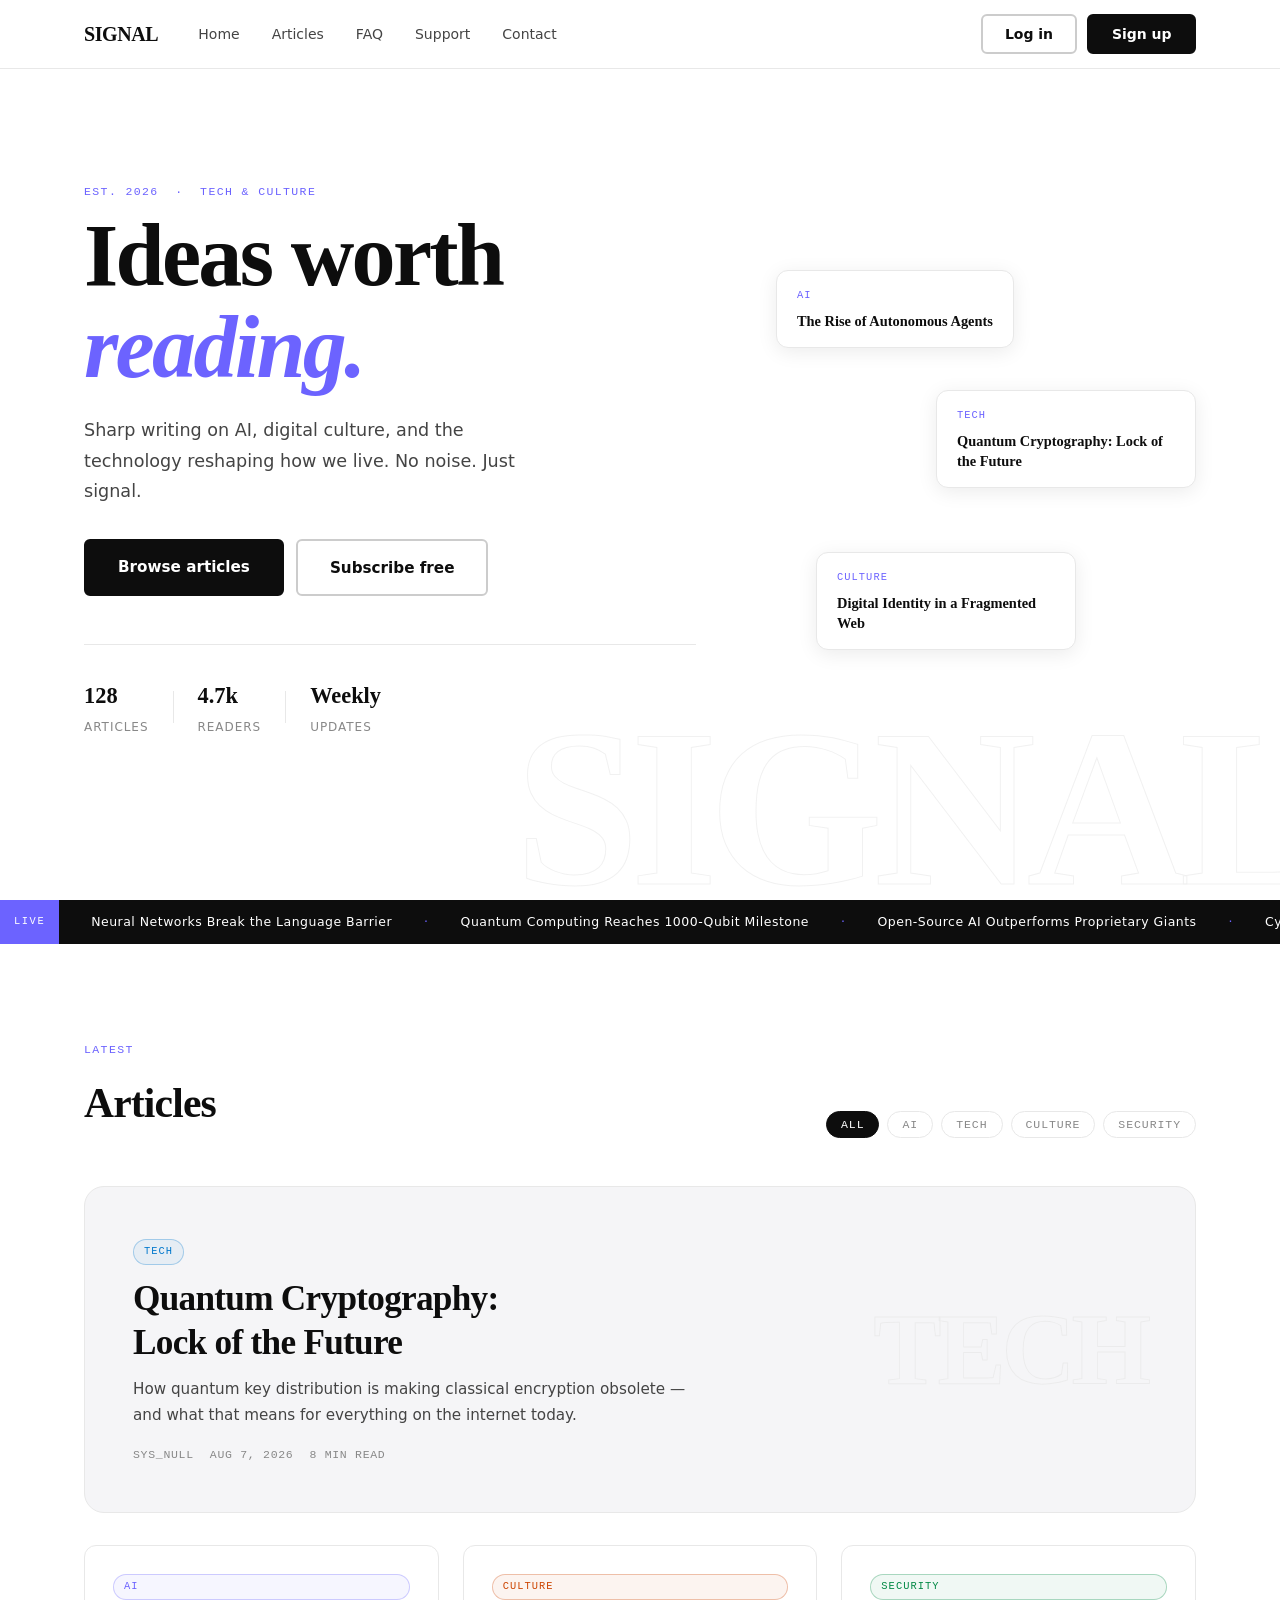
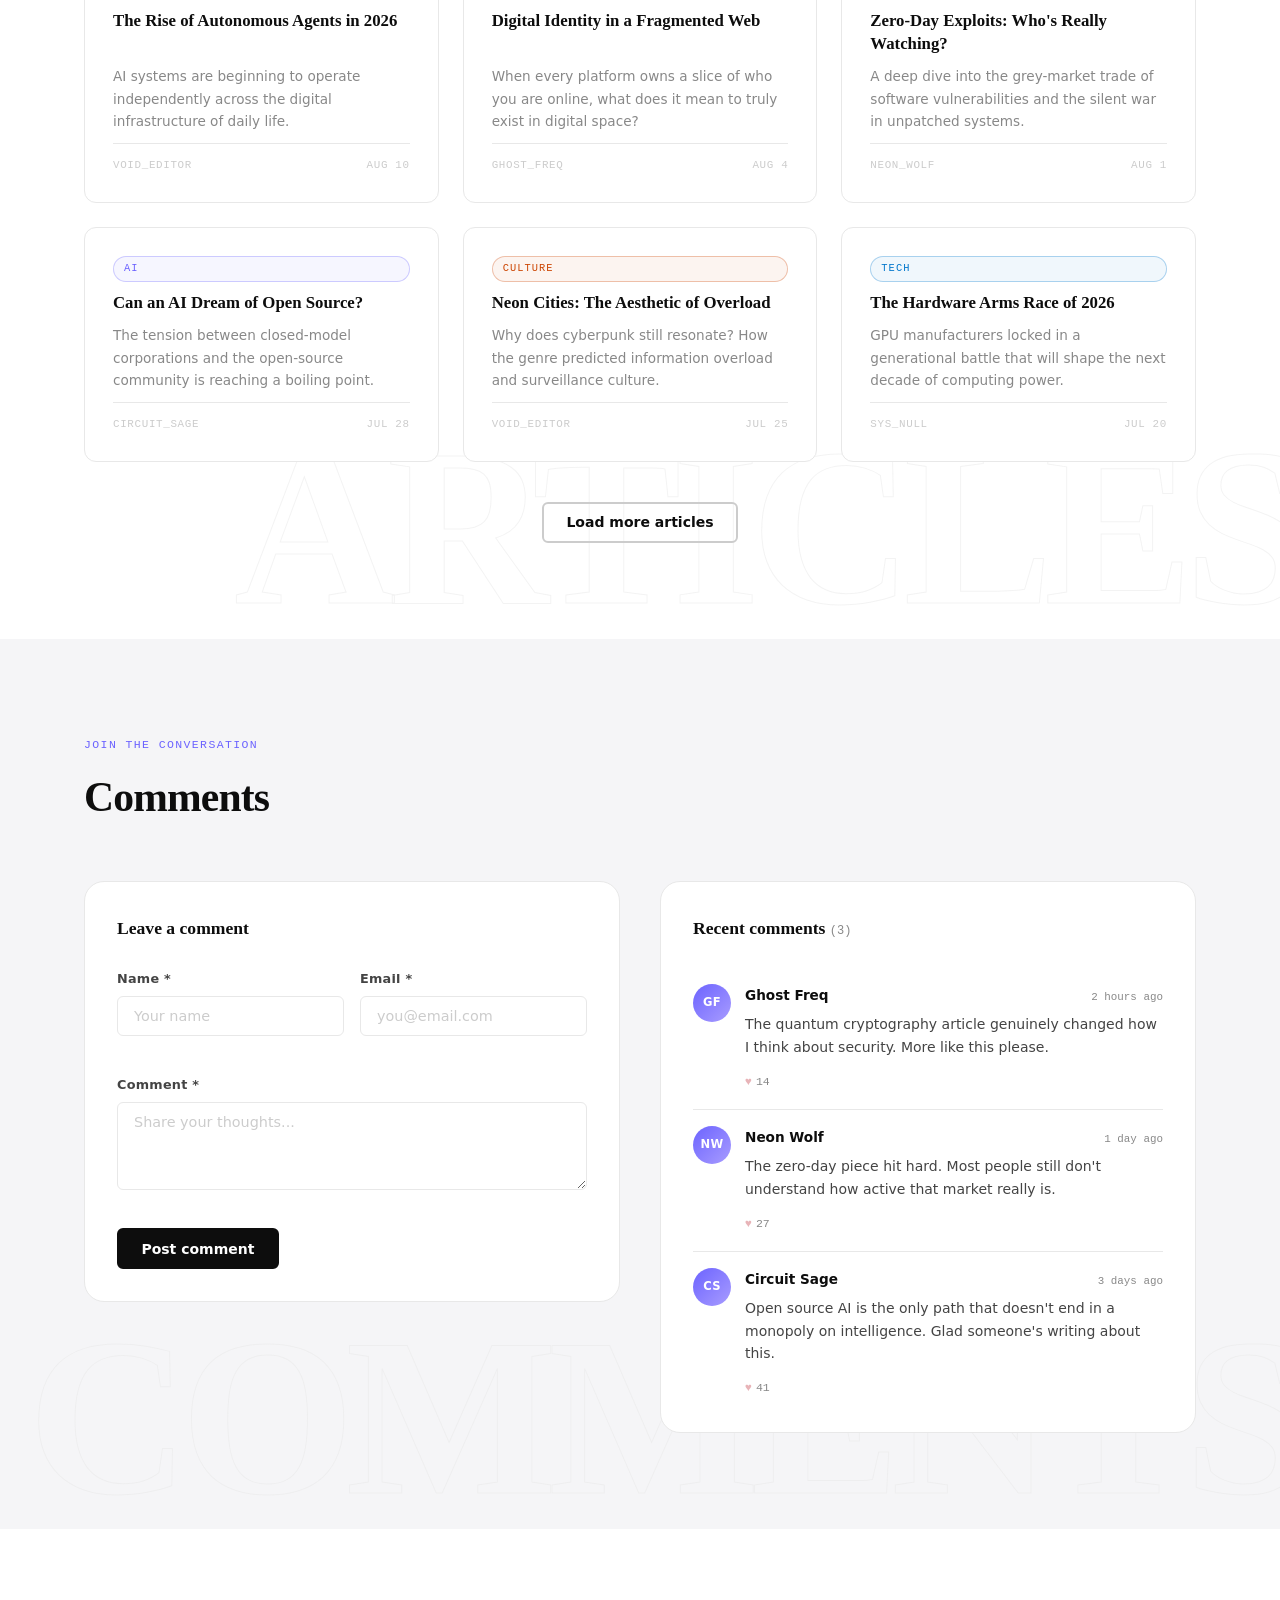
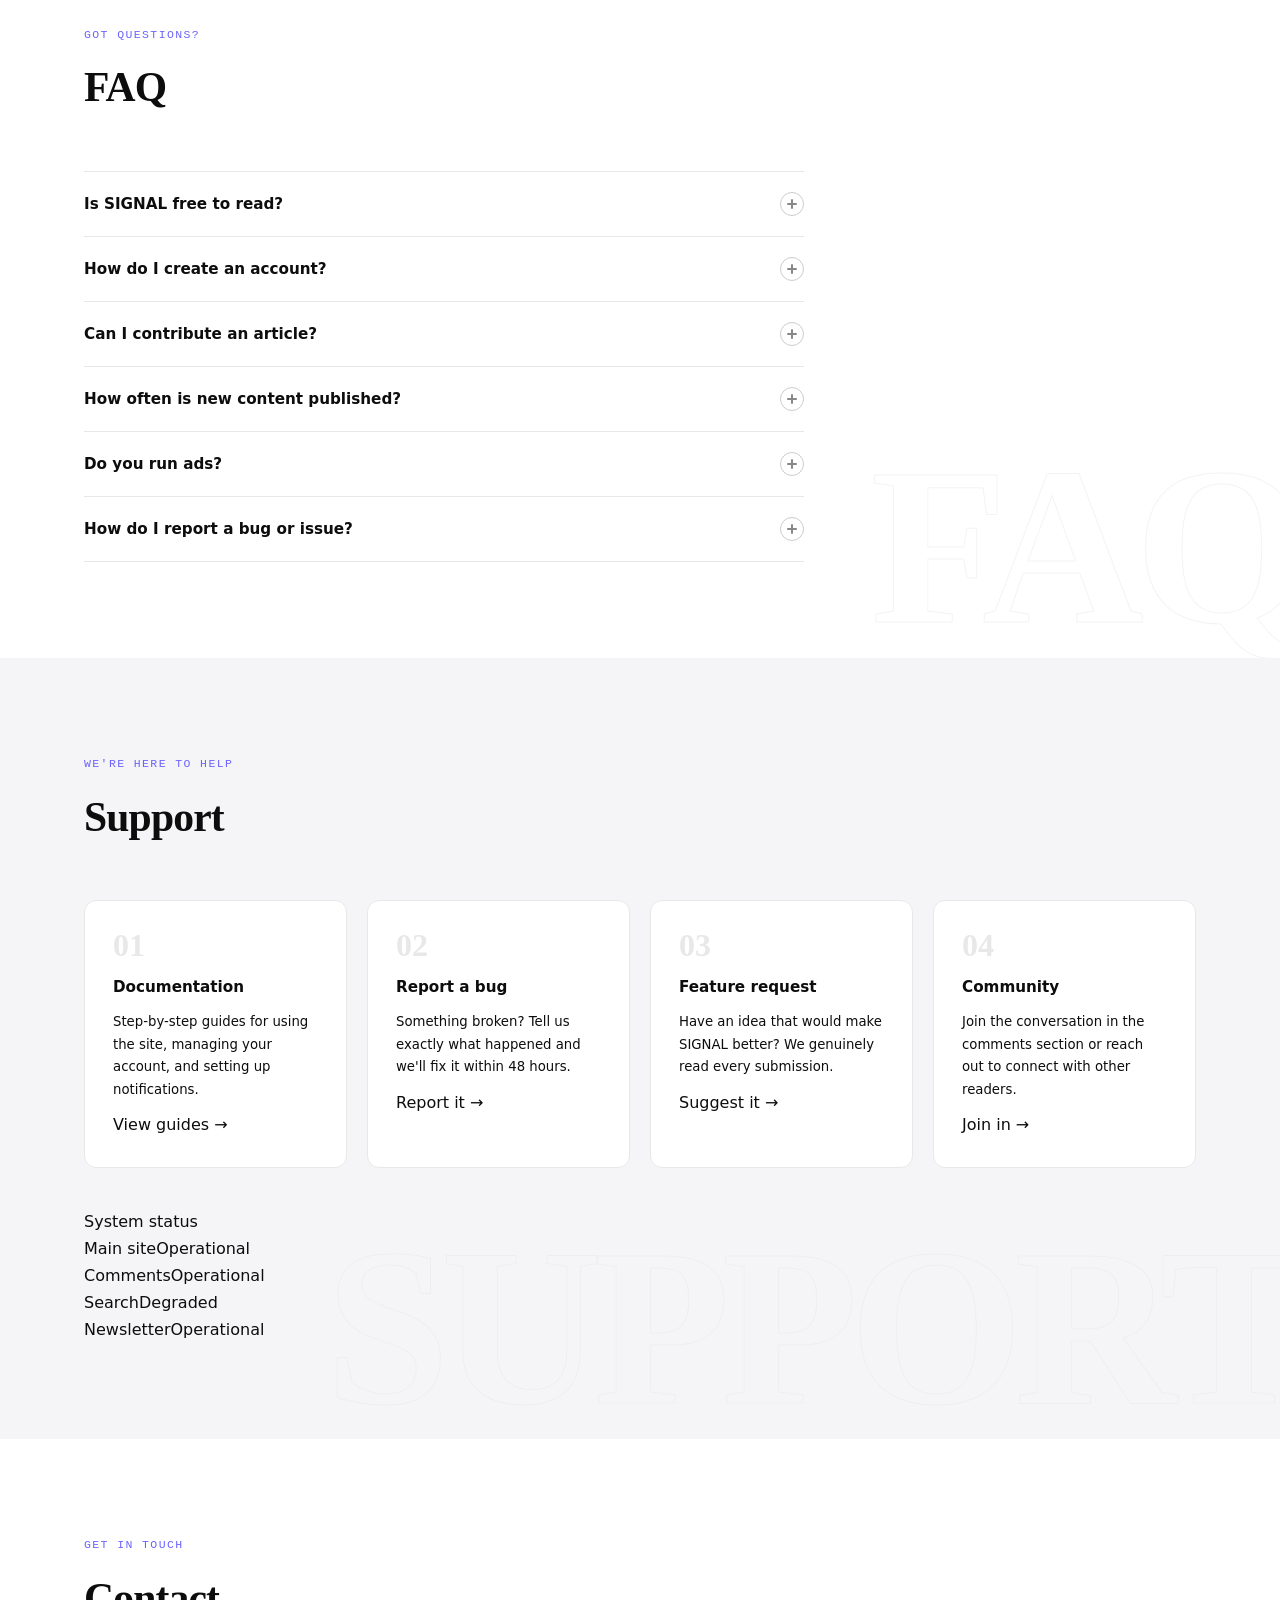
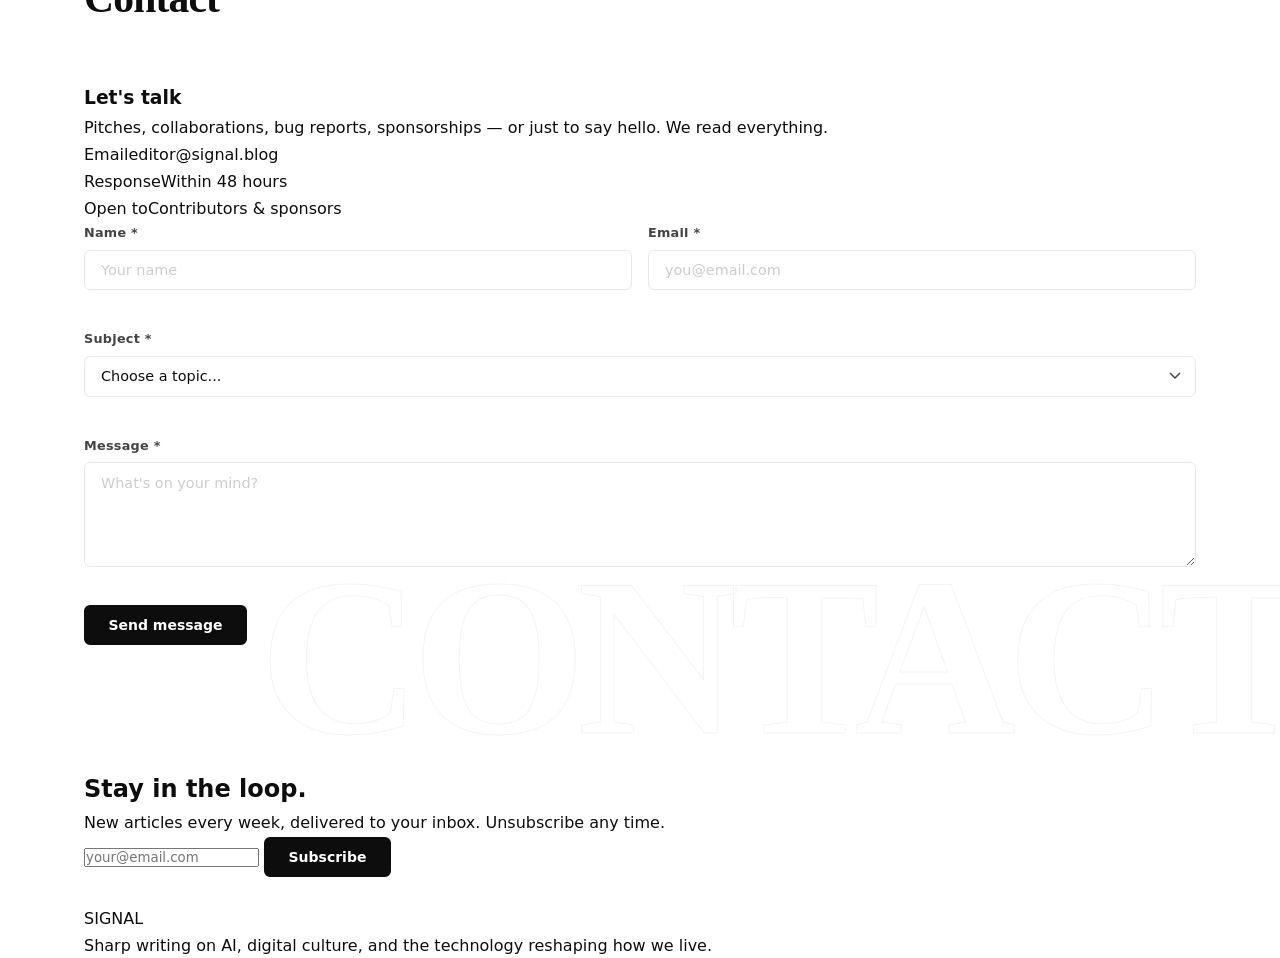
==== commit 25e9e60b: "Refactor HTML structure and add IDs to sections" ====
--- a/index.html
+++ b/index.html
@@ -1,4 +1,3 @@
-
 <!DOCTYPE html>
 <html lang="en">
 <head>
@@ -35,7 +34,8 @@
 
   <!-- HERO -->
   <section class="hero" id="home">
-    <div class="hero-inner container">
+    <div class="container">
+      <div class="hero-inner">
       <div class="hero-left">
         <p class="eyebrow">Est. 2026 &nbsp;·&nbsp; Tech &amp; Culture</p>
         <h1 class="hero-title">Ideas worth<br><em>reading.</em></h1>
@@ -67,6 +67,7 @@
         </div>
       </div>
     </div>
+    </div><!-- /container -->
     <div class="hero-ghost" aria-hidden="true">SIGNAL</div>
   </section>
 
@@ -457,7 +458,7 @@
   </section>
 
   <!-- NEWSLETTER -->
-  <section class="newsletter">
+  <section class="newsletter" id="newsletter">
     <div class="container">
       <div class="nl-inner">
         <div class="nl-text">
@@ -480,7 +481,4 @@
       <div class="footer-grid">
         <div class="footer-brand">
           <p class="footer-logo">SIGNAL</p>
-          <p>Sharp writing on AI, digital culture, and the technology reshaping how we live.</p>
-        </div>
-        <div class="footer-col">
-          <h4>N
+          <p>Sharp writing on AI, digital culture, and the technology reshaping how we live.</
--- a/css/style.css
+++ b/css/style.css
@@ -1,829 +1,924 @@
-/* ═══════════════════════════════════════════
-   NΞON VOID — CYBERPUNK BLOG STYLESHEET
-   Design tokens → Base → Components → Sections
-═══════════════════════════════════════════ */
-
-/* ── TOKENS ─────────────────────────────── */
+/* ═══════════════════════════════════════
+   SIGNAL — Clean Editorial Blog
+   White · Playfair Display · Indigo accent
+═══════════════════════════════════════ */
+
+/* ── TOKENS ─────────────────────────── */
 :root {
-  /* Core palette */
-  --cyan:        #00f5ff;
-  --cyan-dim:    #00b8cc;
-  --magenta:     #ff00ff;
-  --magenta-dim: #cc00cc;
-  --purple:      #9d00ff;
-  --purple-dim:  #6a00b3;
-  --pink:        #ff2d78;
-  --yellow:      #f5ff00;
-  --green:       #00ff88;
-
-  /* Surfaces */
-  --bg-base:    #04050d;
-  --bg-card:    #080c1a;
-  --bg-card2:   #0b1022;
-  --bg-dark:    #060910;
-  --bg-overlay: rgba(4, 5, 13, 0.96);
-
-  /* Text */
-  --text-primary:   #e8eeff;
-  --text-secondary: #8a94b8;
-  --text-muted:     #4a5270;
-
-  /* Borders */
-  --border:       rgba(0, 245, 255, 0.12);
-  --border-strong: rgba(0, 245, 255, 0.28);
-  --border-glow:  rgba(0, 245, 255, 0.55);
-
-  /* Gradients */
-  --grad-cyan-purple: linear-gradient(135deg, var(--cyan) 0%, var(--purple) 100%);
-  --grad-magenta-cyan: linear-gradient(135deg, var(--magenta) 0%, var(--cyan) 100%);
-  --grad-hero: linear-gradient(135deg, #00f5ff22 0%, #9d00ff22 50%, #ff00ff22 100%);
-  --grad-card: linear-gradient(135deg, rgba(0,245,255,0.04) 0%, rgba(157,0,255,0.04) 100%);
-  --grad-text-primary: linear-gradient(90deg, var(--cyan) 0%, var(--magenta) 100%);
-
-  /* Glows */
-  --glow-cyan:     0 0 20px rgba(0,245,255,0.4), 0 0 60px rgba(0,245,255,0.15);
-  --glow-magenta:  0 0 20px rgba(255,0,255,0.4), 0 0 60px rgba(255,0,255,0.15);
-  --glow-purple:   0 0 20px rgba(157,0,255,0.4), 0 0 60px rgba(157,0,255,0.15);
-
-  /* Type */
-  --font-display: 'Orbitron', sans-serif;
-  --font-mono:    'Share Tech Mono', monospace;
-  --font-body:    'Inter', sans-serif;
-
-  /* Spacing */
-  --space-xs:  0.25rem;
-  --space-sm:  0.5rem;
-  --space-md:  1rem;
-  --space-lg:  1.5rem;
-  --space-xl:  2.5rem;
-  --space-2xl: 4rem;
-  --space-3xl: 6rem;
-
-  /* Layout */
-  --container: 1200px;
-  --radius-sm: 4px;
-  --radius-md: 8px;
-  --radius-lg: 16px;
-
-  /* Motion */
-  --ease-out:    cubic-bezier(0.22, 1, 0.36, 1);
-  --ease-bounce: cubic-bezier(0.34, 1.56, 0.64, 1);
-  --dur-fast:  150ms;
-  --dur-base:  300ms;
-  --dur-slow:  600ms;
-}
-
-/* ── RESET ───────────────────────────────── */
+  --white:      #ffffff;
+  --off-white:  #f5f5f7;
+  --black:      #0d0d0d;
+  --grey-1:     #1a1a1a;
+  --grey-2:     #444444;
+  --grey-3:     #888888;
+  --grey-4:     #cccccc;
+  --grey-5:     #e8e8e8;
+  --accent:     #6c63ff;
+  --accent-dk:  #4f48cc;
+  --accent-lt:  #ede9ff;
+
+  --font-disp:  'Playfair Display', Georgia, serif;
+  --font-body:  'DM Sans', system-ui, sans-serif;
+  --font-mono:  'DM Mono', monospace;
+
+  --container:  1160px;
+  --r-sm:       6px;
+  --r-md:       12px;
+  --r-lg:       20px;
+
+  --shadow-sm:  0 1px 4px rgba(0,0,0,0.06);
+  --shadow-md:  0 4px 20px rgba(0,0,0,0.08);
+  --shadow-lg:  0 12px 48px rgba(0,0,0,0.12);
+
+  --ease:       cubic-bezier(0.22,1,0.36,1);
+}
+
+/* ── RESET ──────────────────────────── */
 *, *::before, *::after { box-sizing: border-box; margin: 0; padding: 0; }
 
-html {
-  scroll-behavior: smooth;
-  scroll-padding-top: 80px;
-}
+html { scroll-behavior: smooth; scroll-padding-top: 72px; }
 
 body {
   font-family: var(--font-body);
-  background: var(--bg-base);
-  color: var(--text-primary);
+  background: var(--white);
+  color: var(--black);
   line-height: 1.7;
   overflow-x: hidden;
   -webkit-font-smoothing: antialiased;
 }
 
-a { color: var(--cyan); text-decoration: none; transition: color var(--dur-fast); }
-a:hover { color: var(--cyan-dim); }
-a:focus-visible { outline: 2px solid var(--cyan); outline-offset: 3px; border-radius: 2px; }
-
+a  { color: inherit; text-decoration: none; }
+ul { list-style: none; }
+button { cursor: pointer; font-family: inherit; border: none; background: none; }
+input, textarea, select { font-family: inherit; }
 img { max-width: 100%; display: block; }
-button { cursor: pointer; font-family: inherit; border: none; background: none; }
-ul { list-style: none; }
-select, input, textarea { font-family: inherit; }
-
-/* ── SCAN LINES ──────────────────────────── */
-.scanlines {
-  position: fixed;
-  inset: 0;
-  z-index: 9999;
-  pointer-events: none;
-  background: repeating-linear-gradient(
-    to bottom,
-    transparent 0px,
-    transparent 3px,
-    rgba(0, 0, 0, 0.08) 3px,
-    rgba(0, 0, 0, 0.08) 4px
-  );
-}
-
-/* ── PARTICLE CANVAS ─────────────────────── */
-#particles {
-  position: fixed;
-  inset: 0;
-  z-index: 0;
-  pointer-events: none;
-}
-
-/* ── CONTAINER ───────────────────────────── */
+
+/* ── CONTAINER ──────────────────────── */
 .container {
   max-width: var(--container);
   margin: 0 auto;
-  padding: 0 var(--space-lg);
-  position: relative;
-  z-index: 1;
-}
-
-/* ── TYPOGRAPHY UTILITIES ────────────────── */
-.section-eyebrow {
-  font-family: var(--font-mono);
-  font-size: 0.75rem;
-  color: var(--cyan);
-  letter-spacing: 0.15em;
-  margin-bottom: var(--space-sm);
-}
-
-.section-title {
-  font-family: var(--font-display);
-  font-size: clamp(1.6rem, 4vw, 2.5rem);
-  font-weight: 700;
-  background: var(--grad-text-primary);
-  -webkit-background-clip: text;
-  -webkit-text-fill-color: transparent;
-  background-clip: text;
-  margin-bottom: var(--space-xl);
-}
-
-.section-header {
-  margin-bottom: var(--space-xl);
-}
-
-/* ── BUTTONS ─────────────────────────────── */
-.btn-neon {
+  padding: 0 24px;
+  width: 100%;
+}
+
+/* ── TYPOGRAPHY UTILS ───────────────── */
+.eyebrow {
+  font-family: var(--font-mono);
+  font-size: 0.72rem;
+  letter-spacing: 0.12em;
+  text-transform: uppercase;
+  color: var(--accent);
+  margin-bottom: 8px;
+}
+
+/* ── BUTTONS ────────────────────────── */
+.btn-solid {
   display: inline-flex;
   align-items: center;
-  gap: var(--space-sm);
-  font-family: var(--font-mono);
-  font-size: 0.85rem;
-  letter-spacing: 0.08em;
+  justify-content: center;
+  font-family: var(--font-body);
+  font-weight: 600;
+  font-size: 0.875rem;
   padding: 0.65rem 1.4rem;
-  border-radius: var(--radius-sm);
-  border: 1px solid var(--cyan);
+  border-radius: var(--r-sm);
+  background: var(--black);
+  color: var(--white);
+  border: 2px solid var(--black);
+  transition: background 200ms, color 200ms, transform 150ms;
+  white-space: nowrap;
+}
+
+.btn-solid:hover {
+  background: var(--accent);
+  border-color: var(--accent);
+  transform: translateY(-1px);
+}
+
+.btn-outline {
+  display: inline-flex;
+  align-items: center;
+  justify-content: center;
+  font-family: var(--font-body);
+  font-weight: 600;
+  font-size: 0.875rem;
+  padding: 0.65rem 1.4rem;
+  border-radius: var(--r-sm);
   background: transparent;
-  color: var(--cyan);
-  position: relative;
-  overflow: hidden;
-  transition: color var(--dur-base), box-shadow var(--dur-base);
-  text-transform: uppercase;
-}
-
-.btn-neon::before {
-  content: '';
-  position: absolute;
-  inset: 0;
-  background: var(--grad-cyan-purple);
-  opacity: 0;
-  transition: opacity var(--dur-base);
-}
-
-.btn-neon:hover {
-  color: var(--bg-base);
-  box-shadow: var(--glow-cyan);
-}
-
-.btn-neon:hover::before { opacity: 1; }
-.btn-neon > * { position: relative; z-index: 1; }
-.btn-neon span { position: relative; z-index: 1; }
-
-.btn-ghost {
-  display: inline-flex;
-  align-items: center;
-  font-family: var(--font-mono);
-  font-size: 0.85rem;
-  letter-spacing: 0.08em;
-  padding: 0.65rem 1.4rem;
-  border-radius: var(--radius-sm);
-  border: 1px solid var(--border-strong);
-  background: transparent;
-  color: var(--text-secondary);
-  transition: border-color var(--dur-base), color var(--dur-base), box-shadow var(--dur-base);
-  text-transform: uppercase;
-}
-
-.btn-ghost:hover {
-  border-color: var(--cyan);
-  color: var(--cyan);
-  box-shadow: 0 0 12px rgba(0,245,255,0.15);
-}
-
-.btn-lg { padding: 0.85rem 2rem; font-size: 0.9rem; }
-.btn-sm { padding: 0.45rem 1rem; font-size: 0.78rem; }
-.btn-full { width: 100%; justify-content: center; }
-
-/* ── FORMS ───────────────────────────────── */
-.form-group {
+  color: var(--black);
+  border: 2px solid var(--grey-4);
+  transition: border-color 200ms, color 200ms, transform 150ms;
+  white-space: nowrap;
+}
+
+.btn-outline:hover {
+  border-color: var(--black);
+  transform: translateY(-1px);
+}
+
+.btn-lg { padding: 0.85rem 2rem; font-size: 0.95rem; }
+.btn-full { width: 100%; }
+
+/* ── FORM ELEMENTS ──────────────────── */
+.fg {
   display: flex;
   flex-direction: column;
-  gap: 0.4rem;
-  margin-bottom: var(--space-md);
-}
-
-.form-group label {
-  font-family: var(--font-mono);
-  font-size: 0.78rem;
-  color: var(--text-secondary);
-  letter-spacing: 0.05em;
-  text-transform: uppercase;
-}
+  gap: 6px;
+  margin-bottom: 16px;
+}
+
+.fg label {
+  font-size: 0.8rem;
+  font-weight: 600;
+  color: var(--grey-2);
+  letter-spacing: 0.02em;
+}
+
+.fg input,
+.fg textarea,
+.fg select {
+  padding: 0.7rem 1rem;
+  border: 1.5px solid var(--grey-5);
+  border-radius: var(--r-sm);
+  background: var(--white);
+  color: var(--black);
+  font-size: 0.9rem;
+  transition: border-color 200ms, box-shadow 200ms;
+  outline: none;
+  width: 100%;
+  -webkit-appearance: none;
+  appearance: none;
+}
+
+.fg input::placeholder,
+.fg textarea::placeholder { color: var(--grey-4); }
+
+.fg input:focus,
+.fg textarea:focus,
+.fg select:focus {
+  border-color: var(--accent);
+  box-shadow: 0 0 0 3px rgba(108,99,255,0.12);
+}
+
+.fg select {
+  background-image: url("data:image/svg+xml,%3Csvg xmlns='http://www.w3.org/2000/svg' width='12' height='8'%3E%3Cpath d='M1 1l5 5 5-5' stroke='%23444' stroke-width='1.5' fill='none'/%3E%3C/svg%3E");
+  background-repeat: no-repeat;
+  background-position: right 14px center;
+  padding-right: 36px;
+}
+
+.fg select option { background: var(--white); }
 
 .form-row {
   display: grid;
   grid-template-columns: 1fr 1fr;
-  gap: var(--space-md);
-}
-
-@media (max-width: 600px) { .form-row { grid-template-columns: 1fr; } }
-
-.form-group input,
-.form-group textarea,
-.form-group select {
-  background: rgba(0, 245, 255, 0.04);
-  border: 1px solid var(--border-strong);
-  border-radius: var(--radius-sm);
-  color: var(--text-primary);
-  padding: 0.7rem 1rem;
-  font-size: 0.9rem;
-  transition: border-color var(--dur-base), box-shadow var(--dur-base);
-  outline: none;
-  -webkit-appearance: none;
-  appearance: none;
-}
-
-.form-group input::placeholder,
-.form-group textarea::placeholder { color: var(--text-muted); }
-
-.form-group input:focus,
-.form-group textarea:focus,
-.form-group select:focus {
-  border-color: var(--cyan);
-  box-shadow: 0 0 0 3px rgba(0,245,255,0.1);
-}
-
-.form-group select {
-  background-image: url("data:image/svg+xml,%3Csvg xmlns='http://www.w3.org/2000/svg' width='12' height='8' fill='none'%3E%3Cpath d='M1 1l5 5 5-5' stroke='%2300f5ff' stroke-width='1.5'/%3E%3C/svg%3E");
-  background-repeat: no-repeat;
-  background-position: right 1rem center;
-  padding-right: 2.5rem;
-}
-
-.form-group select option { background: var(--bg-card); }
-
-.field-error {
-  font-size: 0.75rem;
-  color: var(--pink);
+  gap: 16px;
+}
+@media (max-width: 560px) { .form-row { grid-template-columns: 1fr; } }
+
+.ferr {
+  font-size: 0.72rem;
+  color: #e53e3e;
   font-family: var(--font-mono);
   min-height: 1rem;
 }
 
-.required { color: var(--pink); }
-
-.form-success {
-  font-family: var(--font-mono);
+.fsuccess {
   font-size: 0.8rem;
-  color: var(--green);
-  margin-top: var(--space-sm);
+  color: #38a169;
+  font-family: var(--font-mono);
+  margin-top: 8px;
   min-height: 1.2rem;
 }
 
-.password-strength {
-  font-family: var(--font-mono);
-  font-size: 0.72rem;
-  margin-top: 0.25rem;
-}
-
-/* ── SECTION BASE ─────────────────────────── */
-.section {
-  padding: var(--space-3xl) 0;
-  position: relative;
-  z-index: 1;
-}
-
-.section-dark {
-  background: linear-gradient(180deg, transparent 0%, rgba(0,0,0,0.4) 50%, transparent 100%);
-}
-
-/* ── NAVBAR ──────────────────────────────── */
-.navbar {
+/* ── NAV ────────────────────────────── */
+.nav {
   position: fixed;
   top: 0; left: 0; right: 0;
-  z-index: 1000;
-  background: rgba(4, 5, 13, 0.85);
+  z-index: 900;
+  background: rgba(255,255,255,0.92);
   backdrop-filter: blur(16px);
   -webkit-backdrop-filter: blur(16px);
-  border-bottom: 1px solid var(--border);
-  transition: border-color var(--dur-base), box-shadow var(--dur-base);
-}
-
-.navbar.scrolled {
-  border-bottom-color: var(--border-strong);
-  box-shadow: 0 4px 30px rgba(0, 245, 255, 0.08);
-}
+  border-bottom: 1px solid var(--grey-5);
+  transition: box-shadow 300ms;
+}
+
+.nav.scrolled { box-shadow: var(--shadow-md); }
 
 .nav-inner {
   max-width: var(--container);
   margin: 0 auto;
-  padding: 0 var(--space-lg);
-  height: 64px;
-  display: flex;
-  align-items: center;
-  gap: var(--space-xl);
+  padding: 0 24px;
+  height: 68px;
+  display: flex;
+  align-items: center;
+  gap: 40px;
 }
 
 .nav-logo {
-  font-family: var(--font-display);
-  font-size: 1.05rem;
+  font-family: var(--font-disp);
   font-weight: 900;
-  color: var(--text-primary);
-  letter-spacing: 0.05em;
-  white-space: nowrap;
+  font-size: 1.25rem;
+  letter-spacing: -0.02em;
+  color: var(--black);
   flex-shrink: 0;
 }
 
-.logo-bracket { color: var(--text-muted); }
-.logo-accent  { color: var(--cyan); }
-
 .nav-links {
   display: flex;
   align-items: center;
-  gap: var(--space-xl);
+  gap: 32px;
   flex: 1;
 }
 
 .nav-link {
-  font-family: var(--font-mono);
-  font-size: 0.78rem;
-  letter-spacing: 0.1em;
-  color: var(--text-secondary);
-  text-transform: uppercase;
+  font-size: 0.875rem;
+  font-weight: 500;
+  color: var(--grey-2);
   position: relative;
   padding-bottom: 2px;
-  transition: color var(--dur-base);
+  transition: color 200ms;
 }
 
 .nav-link::after {
   content: '';
   position: absolute;
   bottom: -2px; left: 0;
-  width: 0; height: 1px;
-  background: var(--cyan);
-  transition: width var(--dur-base) var(--ease-out);
-  box-shadow: 0 0 6px var(--cyan);
+  width: 0; height: 2px;
+  background: var(--accent);
+  border-radius: 2px;
+  transition: width 250ms var(--ease);
 }
 
 .nav-link:hover,
-.nav-link.active {
-  color: var(--cyan);
-}
-
+.nav-link.active { color: var(--black); }
 .nav-link:hover::after,
 .nav-link.active::after { width: 100%; }
 
 .nav-actions {
   display: flex;
   align-items: center;
-  gap: var(--space-sm);
+  gap: 10px;
   flex-shrink: 0;
 }
 
-.hamburger {
+.burger {
   display: none;
   flex-direction: column;
   justify-content: center;
   gap: 5px;
-  width: 36px;
-  height: 36px;
+  width: 36px; height: 36px;
   padding: 4px;
 }
 
-.hamburger span {
+.burger span {
   display: block;
   height: 1.5px;
-  background: var(--text-secondary);
-  border-radius: 1px;
-  transition: transform var(--dur-base), opacity var(--dur-base);
-}
-
-.hamburger.open span:nth-child(1) { transform: translateY(6.5px) rotate(45deg); }
-.hamburger.open span:nth-child(2) { opacity: 0; }
-.hamburger.open span:nth-child(3) { transform: translateY(-6.5px) rotate(-45deg); }
-
-@media (max-width: 860px) {
-  .hamburger { display: flex; }
+  background: var(--grey-2);
+  border-radius: 2px;
+  transition: transform 250ms, opacity 250ms;
+}
+
+.burger.open span:nth-child(1) { transform: translateY(6.5px) rotate(45deg); }
+.burger.open span:nth-child(2) { opacity: 0; }
+.burger.open span:nth-child(3) { transform: translateY(-6.5px) rotate(-45deg); }
+
+@media (max-width: 820px) {
+  .burger { display: flex; }
   .nav-links {
     position: fixed;
-    top: 64px; left: 0; right: 0;
+    top: 68px; left: 0; right: 0;
     flex-direction: column;
+    align-items: flex-start;
     gap: 0;
-    background: rgba(4, 5, 13, 0.98);
-    border-bottom: 1px solid var(--border);
+    background: var(--white);
+    border-bottom: 1px solid var(--grey-5);
     max-height: 0;
     overflow: hidden;
-    transition: max-height var(--dur-slow) var(--ease-out);
+    transition: max-height 400ms var(--ease);
+    padding: 0;
   }
-  .nav-links.open { max-height: 400px; }
+  .nav-links.open { max-height: 400px; padding: 8px 0; }
   .nav-link {
     display: block;
-    padding: var(--space-md) var(--space-lg);
-    font-size: 0.9rem;
-    border-bottom: 1px solid var(--border);
+    padding: 14px 24px;
     width: 100%;
+    font-size: 1rem;
   }
   .nav-link::after { display: none; }
-}
-
-/* ── HERO ────────────────────────────────── */
+  .nav-actions .btn-outline { display: none; }
+}
+
+/* ── HERO ───────────────────────────── */
 .hero {
   min-height: 100vh;
   display: flex;
   align-items: center;
-  padding: 100px 0 var(--space-3xl);
+  padding: 100px 0 80px;
   position: relative;
   overflow: hidden;
 }
 
-.hero-grid-bg {
+.hero-inner {
+  display: grid;
+  grid-template-columns: 1fr 420px;
+  gap: 80px;
+  align-items: center;
+  position: relative;
+  z-index: 1;
+}
+
+@media (max-width: 960px) {
+  .hero-inner { grid-template-columns: 1fr; gap: 48px; }
+  .hero-right { display: none; }
+}
+
+.hero-title {
+  font-family: var(--font-disp);
+  font-size: clamp(3rem, 8vw, 5.5rem);
+  font-weight: 900;
+  line-height: 1.05;
+  letter-spacing: -0.03em;
+  margin-bottom: 20px;
+  color: var(--black);
+}
+
+.hero-title em {
+  font-style: italic;
+  color: var(--accent);
+}
+
+.hero-body {
+  font-size: 1.1rem;
+  color: var(--grey-2);
+  max-width: 480px;
+  margin-bottom: 32px;
+  line-height: 1.75;
+}
+
+.hero-actions {
+  display: flex;
+  gap: 12px;
+  flex-wrap: wrap;
+  margin-bottom: 48px;
+}
+
+.hero-bar {
+  display: flex;
+  align-items: center;
+  gap: 24px;
+  padding-top: 32px;
+  border-top: 1px solid var(--grey-5);
+}
+
+.hb-item { display: flex; flex-direction: column; gap: 2px; }
+.hb-item strong { font-family: var(--font-disp); font-size: 1.4rem; font-weight: 700; }
+.hb-item span  { font-size: 0.75rem; color: var(--grey-3); text-transform: uppercase; letter-spacing: 0.08em; }
+.hb-div { width: 1px; height: 32px; background: var(--grey-5); }
+
+/* Hero floating cards */
+.hero-right {
+  position: relative;
+  height: 380px;
+}
+
+.hero-card {
   position: absolute;
-  inset: 0;
-  background-image:
-    linear-gradient(rgba(0,245,255,0.04) 1px, transparent 1px),
-    linear-gradient(90deg, rgba(0,245,255,0.04) 1px, transparent 1px);
-  background-size: 60px 60px;
-  mask-image: radial-gradient(ellipse 80% 80% at 50% 50%, black 40%, transparent 100%);
-}
-
-.hero > .container {
+  background: var(--white);
+  border: 1px solid var(--grey-5);
+  border-radius: var(--r-md);
+  padding: 16px 20px;
+  box-shadow: var(--shadow-md);
+  max-width: 260px;
+  transition: transform 300ms var(--ease);
+}
+
+.hero-card:hover { transform: translateY(-4px); }
+
+.hc-1 { top: 0;   left: 0;   animation: float1 6s ease-in-out infinite; }
+.hc-2 { top: 120px; right: 0; animation: float2 7s ease-in-out infinite; }
+.hc-3 { bottom: 0; left: 40px; animation: float1 5s ease-in-out infinite 1s; }
+
+@keyframes float1 {
+  0%,100% { transform: translateY(0); }
+  50%      { transform: translateY(-10px); }
+}
+@keyframes float2 {
+  0%,100% { transform: translateY(0); }
+  50%      { transform: translateY(-8px); }
+}
+
+.hc-tag {
+  font-family: var(--font-mono);
+  font-size: 0.65rem;
+  font-weight: 500;
+  text-transform: uppercase;
+  letter-spacing: 0.1em;
+  color: var(--accent);
+  display: block;
+  margin-bottom: 6px;
+}
+
+.hero-card p {
+  font-family: var(--font-disp);
+  font-size: 0.9rem;
+  font-weight: 700;
+  line-height: 1.4;
+  color: var(--black);
+}
+
+/* Ghost text signature element */
+.hero-ghost,
+.sec-ghost {
+  position: absolute;
+  font-family: var(--font-disp);
+  font-weight: 900;
+  font-size: clamp(5rem, 18vw, 14rem);
+  color: transparent;
+  -webkit-text-stroke: 1px var(--grey-5);
+  letter-spacing: -0.04em;
+  pointer-events: none;
+  user-select: none;
+  white-space: nowrap;
+  line-height: 1;
+  z-index: 0;
+}
+
+.hero-ghost {
+  bottom: -20px;
+  right: -40px;
+  opacity: 0.6;
+}
+
+.sec-ghost {
+  bottom: 0;
+  right: -20px;
+  opacity: 0.5;
+}
+
+/* ── TICKER ─────────────────────────── */
+.ticker {
+  background: var(--black);
+  color: var(--white);
+  display: flex;
+  align-items: center;
+  overflow: hidden;
+  height: 44px;
+  position: relative;
+  z-index: 1;
+}
+
+.ticker-label {
+  font-family: var(--font-mono);
+  font-size: 0.65rem;
+  letter-spacing: 0.15em;
+  background: var(--accent);
+  color: var(--white);
+  padding: 0 14px;
+  height: 100%;
+  display: flex;
+  align-items: center;
+  flex-shrink: 0;
+}
+
+.ticker-track {
+  display: flex;
+  align-items: center;
+  gap: 32px;
+  white-space: nowrap;
+  animation: ticker 28s linear infinite;
+  font-size: 0.78rem;
+  font-weight: 500;
+  letter-spacing: 0.04em;
+  padding-left: 32px;
+}
+
+.ticker-track .sep { color: var(--accent); }
+
+@keyframes ticker {
+  from { transform: translateX(0); }
+  to   { transform: translateX(-50%); }
+}
+
+/* ── SECTIONS ───────────────────────── */
+.section {
+  padding: 96px 0;
+  position: relative;
+  overflow: hidden;
+}
+
+.section-grey { background: var(--off-white); }
+
+.sec-head {
+  display: flex;
+  justify-content: space-between;
+  align-items: flex-end;
+  margin-bottom: 48px;
+  flex-wrap: wrap;
+  gap: 20px;
+  position: relative;
+  z-index: 1;
+}
+
+.sec-title {
+  font-family: var(--font-disp);
+  font-size: clamp(1.8rem, 4vw, 2.6rem);
+  font-weight: 900;
+  letter-spacing: -0.02em;
+  color: var(--black);
+}
+
+/* ── FILTER TABS ────────────────────── */
+.filter-tabs { display: flex; gap: 8px; flex-wrap: wrap; }
+
+.ftab {
+  font-family: var(--font-mono);
+  font-size: 0.72rem;
+  font-weight: 500;
+  letter-spacing: 0.08em;
+  text-transform: uppercase;
+  padding: 6px 14px;
+  border-radius: 100px;
+  border: 1.5px solid var(--grey-5);
+  color: var(--grey-3);
+  transition: all 200ms;
+}
+
+.ftab:hover  { border-color: var(--grey-4); color: var(--black); }
+.ftab.active { background: var(--black); border-color: var(--black); color: var(--white); }
+
+/* ── FEATURED POST ──────────────────── */
+.post-featured {
   display: grid;
   grid-template-columns: 1fr auto;
   align-items: center;
-  gap: var(--space-2xl);
-  max-width: var(--container);
-  margin: 0 auto;
-  padding: 0 var(--space-lg);
-  width: 100%;
-}
-
-.hero-content { max-width: 640px; }
-
-.hero-eyebrow {
+  gap: 32px;
+  background: var(--off-white);
+  border: 1px solid var(--grey-5);
+  border-radius: var(--r-lg);
+  padding: 48px;
+  margin-bottom: 32px;
+  position: relative;
+  z-index: 1;
+  overflow: hidden;
+  transition: box-shadow 300ms, transform 300ms var(--ease);
+}
+
+.post-featured:hover {
+  box-shadow: var(--shadow-lg);
+  transform: translateY(-3px);
+}
+
+@media (max-width: 720px) {
+  .post-featured { grid-template-columns: 1fr; padding: 28px; }
+  .pf-accent { display: none; }
+}
+
+.pf-title {
+  font-family: var(--font-disp);
+  font-size: clamp(1.5rem, 3.5vw, 2.2rem);
+  font-weight: 700;
+  letter-spacing: -0.02em;
+  color: var(--black);
+  margin: 12px 0;
+  line-height: 1.25;
+  transition: color 200ms;
+}
+
+.post-featured:hover .pf-title { color: var(--accent); }
+
+.pf-excerpt {
+  font-size: 0.95rem;
+  color: var(--grey-2);
+  line-height: 1.7;
+  max-width: 560px;
+  margin-bottom: 16px;
+}
+
+.pf-meta {
+  display: flex;
+  gap: 16px;
   font-family: var(--font-mono);
   font-size: 0.72rem;
-  color: var(--cyan);
-  letter-spacing: 0.2em;
-  margin-bottom: var(--space-lg);
-  opacity: 0.8;
-}
-
-.hero-title {
-  font-family: var(--font-display);
-  font-size: clamp(2.4rem, 7vw, 5rem);
+  color: var(--grey-3);
+  text-transform: uppercase;
+  letter-spacing: 0.06em;
+}
+
+.pf-accent {
+  font-family: var(--font-disp);
   font-weight: 900;
-  line-height: 1.05;
-  margin-bottom: var(--space-lg);
-}
-
-.hero-title-accent {
-  background: linear-gradient(90deg, var(--cyan) 0%, var(--purple) 50%, var(--magenta) 100%);
-  -webkit-background-clip: text;
-  -webkit-text-fill-color: transparent;
-  background-clip: text;
-  display: block;
-}
-
-.hero-sub {
-  font-size: 1.1rem;
-  color: var(--text-secondary);
-  margin-bottom: var(--space-xl);
-  line-height: 1.8;
-}
-
-.hero-cta-group {
-  display: flex;
-  gap: var(--space-md);
-  flex-wrap: wrap;
-  margin-bottom: var(--space-xl);
-}
-
-.hero-stats {
-  display: flex;
-  align-items: center;
-  gap: var(--space-lg);
-  flex-wrap: wrap;
-}
-
-.stat { display: flex; flex-direction: column; gap: 2px; }
-
-.stat-num {
-  font-family: var(--font-display);
-  font-size: 1.6rem;
-  font-weight: 700;
-  background: var(--grad-text-primary);
-  -webkit-background-clip: text;
-  -webkit-text-fill-color: transparent;
-  background-clip: text;
-}
-
-.stat-label {
-  font-family: var(--font-mono);
-  font-size: 0.68rem;
-  color: var(--text-muted);
+  font-size: clamp(4rem, 8vw, 7rem);
+  color: transparent;
+  -webkit-text-stroke: 1px var(--grey-5);
+  letter-spacing: -0.04em;
+  line-height: 1;
+  flex-shrink: 0;
+  opacity: 0.7;
+}
+
+/* ── TAGS ───────────────────────────── */
+.tag {
+  display: inline-block;
+  font-family: var(--font-mono);
+  font-size: 0.65rem;
+  font-weight: 500;
   text-transform: uppercase;
   letter-spacing: 0.1em;
-}
-
-.stat-divider { color: var(--border-strong); font-size: 1.5rem; }
-
-/* Glitch effect */
-.glitch {
-  position: relative;
-  display: inline-block;
-}
-
-.glitch::before,
-.glitch::after {
-  content: attr(data-text);
-  position: absolute;
-  top: 0; left: 0;
-  width: 100%;
-}
-
-.glitch::before {
-  color: var(--cyan);
-  animation: glitch-before 3s infinite;
-  clip-path: polygon(0 30%, 100% 30%, 100% 50%, 0 50%);
-}
-
-.glitch::after {
-  color: var(--magenta);
-  animation: glitch-after 3s infinite;
-  clip-path: polygon(0 65%, 100% 65%, 100% 75%, 0 75%);
-}
-
-@keyframes glitch-before {
-  0%, 90%, 100% { transform: translate(0); opacity: 0; }
-  92% { transform: translate(-3px, 1px); opacity: 0.7; }
-  94% { transform: translate(2px, -1px); opacity: 0.7; }
-  96% { transform: translate(0); opacity: 0; }
-}
-
-@keyframes glitch-after {
-  0%, 90%, 100% { transform: translate(0); opacity: 0; }
-  93% { transform: translate(3px, -1px); opacity: 0.6; }
-  95% { transform: translate(-2px, 1px); opacity: 0.6; }
-  97% { transform: translate(0); opacity: 0; }
-}
-
-/* Hero visual orbs */
-.hero-visual {
-  position: relative;
-  width: 320px;
-  height: 320px;
-  flex-shrink: 0;
-}
-
-.hex-ring {
-  position: absolute;
-  inset: 0;
-  border: 1px solid rgba(0,245,255,0.25);
-  border-radius: 50%;
-  animation: rotate-ring 12s linear infinite;
-}
-
-.ring-2 {
-  inset: 24px;
-  border-color: rgba(157,0,255,0.3);
-  animation-duration: 9s;
-  animation-direction: reverse;
-}
-
-.ring-3 {
-  inset: 52px;
-  border-color: rgba(255,0,255,0.25);
-  animation-duration: 15s;
-}
-
-@keyframes rotate-ring {
-  from { transform: rotate(0deg); }
-  to   { transform: rotate(360deg); }
-}
-
-.center-orb {
-  position: absolute;
-  top: 50%; left: 50%;
-  transform: translate(-50%, -50%);
-  width: 120px; height: 120px;
-  border-radius: 50%;
-  background: radial-gradient(circle at 35% 35%, var(--purple) 0%, var(--magenta-dim) 50%, transparent 70%);
-  box-shadow: var(--glow-purple), var(--glow-magenta);
-  animation: orb-pulse 4s ease-in-out infinite;
-}
-
-@keyframes orb-pulse {
-  0%, 100% { transform: translate(-50%, -50%) scale(1); box-shadow: var(--glow-purple), var(--glow-magenta); }
-  50%       { transform: translate(-50%, -50%) scale(1.08); box-shadow: var(--glow-purple), 0 0 40px rgba(255,0,255,0.4), 0 0 80px rgba(255,0,255,0.2); }
-}
-
-@media (max-width: 900px) {
-  .hero > .container { grid-template-columns: 1fr; }
-  .hero-visual { display: none; }
-}
-
-/* ── TICKER ───────────────────────────────── */
-.ticker-wrap {
-  position: relative;
-  z-index: 1;
-  background: rgba(0,245,255,0.04);
-  border-top: 1px solid var(--border);
-  border-bottom: 1px solid var(--border);
-  padding: 0.6rem 0;
-  overflow: hidden;
-  display: flex;
-  align-items: center;
-  gap: 0;
-}
-
-.ticker-label {
-  font-family: var(--font-mono);
-  font-size: 0.72rem;
-  color: var(--bg-base);
-  background: var(--cyan);
-  padding: 0.25rem 0.75rem;
-  white-space: nowrap;
-  flex-shrink: 0;
-  letter-spacing: 0.1em;
-  z-index: 1;
-}
-
-.ticker-track {
-  display: flex;
-  gap: var(--space-xl);
-  white-space: nowrap;
-  animation: ticker-scroll 30s linear infinite;
-  font-family: var(--font-mono);
-  font-size: 0.78rem;
-  color: var(--text-secondary);
-  padding-left: var(--space-xl);
-}
-
-.ticker-track span { flex-shrink: 0; }
-
-@keyframes ticker-scroll {
-  from { transform: translateX(0); }
-  to   { transform: translateX(-50%); }
-}
-
-/* ── POSTS ───────────────────────────────── */
-.filter-tabs {
-  display: flex;
-  gap: var(--space-sm);
-  flex-wrap: wrap;
-  margin-bottom: var(--space-xl);
-}
-
-.filter-tab {
-  font-family: var(--font-mono);
-  font-size: 0.75rem;
-  letter-spacing: 0.08em;
-  padding: 0.4rem 1rem;
-  border-radius: var(--radius-sm);
-  border: 1px solid var(--border-strong);
-  background: transparent;
-  color: var(--text-muted);
-  text-transform: uppercase;
-  transition: all var(--dur-base);
-}
-
-.filter-tab:hover  { border-color: var(--cyan); color: var(--cyan); }
-.filter-tab.active { border-color: var(--cyan); color: var(--bg-base); background: var(--cyan); }
-
+  padding: 3px 10px;
+  border-radius: 100px;
+  border: 1px solid;
+}
+
+.tag-ai       { color: #6c63ff; border-color: rgba(108,99,255,0.3); background: rgba(108,99,255,0.06); }
+.tag-tech     { color: #0077cc; border-color: rgba(0,119,204,0.3);  background: rgba(0,119,204,0.06); }
+.tag-culture  { color: #cc4400; border-color: rgba(204,68,0,0.3);   background: rgba(204,68,0,0.06); }
+.tag-security { color: #008844; border-color: rgba(0,136,68,0.3);   background: rgba(0,136,68,0.06); }
+
+/* ── POSTS GRID ─────────────────────── */
 .posts-grid {
   display: grid;
-  grid-template-columns: repeat(auto-fill, minmax(320px, 1fr));
-  gap: var(--space-lg);
-  margin-bottom: var(--space-xl);
-}
+  grid-template-columns: repeat(3, 1fr);
+  gap: 24px;
+  position: relative;
+  z-index: 1;
+  margin-bottom: 40px;
+}
+
+@media (max-width: 900px) { .posts-grid { grid-template-columns: repeat(2, 1fr); } }
+@media (max-width: 560px) { .posts-grid { grid-template-columns: 1fr; } }
 
 .post-card {
-  position: relative;
-  background: var(--bg-card);
-  border: 1px solid var(--border);
-  border-radius: var(--radius-md);
-  padding: var(--space-lg);
   display: flex;
   flex-direction: column;
-  gap: var(--space-sm);
-  transition: border-color var(--dur-base), transform var(--dur-base);
-  overflow: hidden;
-}
-
-.post-card-glow {
-  position: absolute;
-  inset: 0;
-  background: var(--grad-card);
-  opacity: 0;
-  transition: opacity var(--dur-base);
-  pointer-events: none;
+  gap: 10px;
+  padding: 28px;
+  border: 1px solid var(--grey-5);
+  border-radius: var(--r-md);
+  background: var(--white);
+  transition: box-shadow 250ms, transform 250ms var(--ease), border-color 250ms;
 }
 
 .post-card:hover {
-  border-color: var(--border-glow);
-  transform: translateY(-4px);
-}
-
-.post-card:hover .post-card-glow { opacity: 1; }
-
-.post-card.featured {
-  border-color: rgba(157,0,255,0.35);
-  background: linear-gradient(135deg, rgba(157,0,255,0.06) 0%, rgba(0,245,255,0.06) 100%);
-}
-
-.post-card.featured:hover { border-color: var(--purple); }
-
-.featured-badge {
-  position: absolute;
-  top: 1rem; right: 1rem;
-  font-family: var(--font-mono);
-  font-size: 0.65rem;
-  letter-spacing: 0.1em;
+  box-shadow: var(--shadow-md);
+  transform: translateY(-3px);
+  border-color: var(--grey-4);
+}
+
+.post-card.hidden { display: none; }
+
+.pc-title {
+  font-family: var(--font-disp);
+  font-size: 1.05rem;
+  font-weight: 700;
+  line-height: 1.35;
+  color: var(--black);
+  transition: color 200ms;
+  flex: 1;
+}
+
+.post-card:hover .pc-title { color: var(--accent); }
+
+.pc-excerpt {
+  font-size: 0.85rem;
+  color: var(--grey-3);
+  line-height: 1.65;
+}
+
+.pc-meta {
+  display: flex;
+  justify-content: space-between;
+  font-family: var(--font-mono);
+  font-size: 0.68rem;
+  color: var(--grey-4);
   text-transform: uppercase;
-  padding: 0.2rem 0.6rem;
-  border-radius: var(--radius-sm);
-  background: linear-gradient(90deg, var(--purple), var(--magenta));
-  color: var(--text-primary);
-}
-
-.post-tag {
-  font-family: var(--font-mono);
-  font-size: 0.68rem;
-  letter-spacing: 0.1em;
-  text-transform: uppercase;
-  padding: 0.2rem 0.6rem;
-  border-radius: var(--radius-sm);
-  border: 1px solid;
-  align-self: flex-start;
-}
-
-.tag-ai       { color: var(--purple); border-color: rgba(157,0,255,0.4); background: rgba(157,0,255,0.08); }
-.tag-tech     { color: var(--cyan);   border-color: rgba(0,245,255,0.4); background: rgba(0,245,255,0.08); }
-.tag-culture  { color: var(--pink);   border-color: rgba(255,45,120,0.4); background: rgba(255,45,120,0.08); }
-.tag-security { color: var(--yellow); border-color: rgba(245,255,0,0.4);  background: rgba(245,255,0,0.06); }
-
-.post-title {
-  font-family: var(--font-display);
-  font-size: 1rem;
-  font-weight: 700;
-  color: var(--text-primary);
-  line-height: 1.4;
-}
-
-.post-excerpt {
-  font-size: 0.875rem;
-  color: var(--text-secondary);
-  line-height: 1.7;
-  flex: 1;
-}
-
-.post-meta {
-  display: flex;
-  justify-content: space-between;
-  align-items: center;
-  font-family: var(--font-mono);
-  font-size: 0.7rem;
-  color: var(--text-muted);
-  padding-top: var(--space-sm);
-  border-top: 1px solid var(--border);
+  letter-spacing: 0.06em;
+  padding-top: 12px;
+  border-top: 1px solid var(--grey-5);
   margin-top: auto;
 }
 
-.post-author { color: var(--cyan-dim); }
-
-.post-read-more {
-  font-family: var(--font-mono);
-  font-size: 0.75rem;
-  color: var(--cyan);
-  letter-spacing: 0.05em;
-  transition: letter-spacing var(--dur-base);
-}
-
-.post-read-more:hover { letter-spacing: 0.12em; color: var(--cyan); }
-
-.post-card.hidden { display: none; }
-
-.load-more-wrap { text-align: center; }
-
-/* ── COMMENTS ─────────────────────────────── */
-.comments-layout {
+.load-wrap {
+  text-align: center;
+  position: relative;
+  z-index: 1;
+}
+
+/* ── COMMENTS ───────────────────────── */
+.comments-grid {
   display: grid;
   grid-template-columns: 1fr 1fr;
-  gap: var(--space-2xl);
+  gap: 40px;
   align-items: start;
-}
-
-@media (max-width: 768px) {
-  .comments-layout { grid-template-columns: 
+  position: relative;
+  z-index: 1;
+}
+
+@media (max-width: 768px) { .comments-grid { grid-template-columns: 1fr; } }
+
+.comment-form-box,
+.comments-list {
+  background: var(--white);
+  border: 1px solid var(--grey-5);
+  border-radius: var(--r-lg);
+  padding: 32px;
+}
+
+.comment-form-box h3,
+.comments-list h3 {
+  font-family: var(--font-disp);
+  font-size: 1.1rem;
+  font-weight: 700;
+  margin-bottom: 24px;
+  color: var(--black);
+}
+
+.ccount {
+  font-family: var(--font-mono);
+  font-size: 0.75rem;
+  color: var(--grey-3);
+  font-weight: 400;
+}
+
+.comment {
+  display: flex;
+  gap: 14px;
+  padding: 16px 0;
+  border-bottom: 1px solid var(--grey-5);
+}
+
+.comment:last-child { border-bottom: none; padding-bottom: 0; }
+
+.c-avatar {
+  width: 38px; height: 38px;
+  border-radius: 50%;
+  background: linear-gradient(135deg, var(--accent), #a89cff);
+  display: flex;
+  align-items: center;
+  justify-content: center;
+  font-weight: 700;
+  font-size: 0.72rem;
+  color: var(--white);
+  flex-shrink: 0;
+  letter-spacing: 0.02em;
+}
+
+.c-body { flex: 1; min-width: 0; }
+
+.c-head {
+  display: flex;
+  justify-content: space-between;
+  align-items: baseline;
+  margin-bottom: 6px;
+  flex-wrap: wrap;
+  gap: 4px;
+}
+
+.c-head strong { font-size: 0.85rem; color: var(--black); }
+.c-head span   { font-family: var(--font-mono); font-size: 0.68rem; color: var(--grey-3); }
+
+.c-body > p {
+  font-size: 0.875rem;
+  color: var(--grey-2);
+  line-height: 1.6;
+  margin-bottom: 8px;
+}
+
+.c-like {
+  font-family: var(--font-mono);
+  font-size: 0.72rem;
+  color: var(--grey-3);
+  display: inline-flex;
+  align-items: center;
+  gap: 4px;
+  transition: color 150ms;
+}
+
+.c-like:hover { color: #e53e3e; }
+.c-like span  { color: #e8b4b8; }
+.c-like.liked { color: #e53e3e; }
+.c-like.liked span { color: #e53e3e; }
+
+/* ── FAQ ────────────────────────────── */
+.faq-list {
+  max-width: 720px;
+  display: flex;
+  flex-direction: column;
+  gap: 0;
+  position: relative;
+  z-index: 1;
+}
+
+.faq-item {
+  border-bottom: 1px solid var(--grey-5);
+}
+
+.faq-item:first-child { border-top: 1px solid var(--grey-5); }
+
+.faq-q {
+  width: 100%;
+  display: flex;
+  justify-content: space-between;
+  align-items: center;
+  gap: 16px;
+  padding: 20px 0;
+  font-size: 0.95rem;
+  font-weight: 600;
+  color: var(--black);
+  text-align: left;
+  transition: color 200ms;
+}
+
+.faq-q:hover { color: var(--accent); }
+
+.faq-icon {
+  width: 24px; height: 24px;
+  border-radius: 50%;
+  border: 1.5px solid var(--grey-4);
+  display: flex;
+  align-items: center;
+  justify-content: center;
+  flex-shrink: 0;
+  transition: background 200ms, border-color 200ms, transform 300ms var(--ease);
+  position: relative;
+}
+
+.faq-icon::before,
+.faq-icon::after {
+  content: '';
+  position: absolute;
+  background: var(--grey-3);
+  border-radius: 2px;
+  transition: background 200ms;
+}
+
+.faq-icon::before { width: 10px; height: 1.5px; }
+.faq-icon::after  { width: 1.5px; height: 10px; transition: background 200ms, transform 300ms; }
+
+.faq-item.open .faq-icon {
+  background: var(--accent);
+  border-color: var(--accent);
+}
+
+.faq-item.open .faq-icon::before,
+.faq-item.open .faq-icon::after { background: var(--white); }
+.faq-item.open .faq-icon::after { transform: rotate(90deg); }
+
+.faq-a {
+  max-height: 0;
+  overflow: hidden;
+  transition: max-height 350ms var(--ease);
+}
+
+.faq-item.open .faq-a { max-height: 300px; }
+
+.faq-a p {
+  font-size: 0.9rem;
+  color: var(--grey-2);
+  line-height: 1.75;
+  padding-bottom: 20px;
+}
+
+/* ── SUPPORT ────────────────────────── */
+.support-grid {
+  display: grid;
+  grid-template-columns: repeat(4, 1fr);
+  gap: 20px;
+  margin-bottom: 40px;
+  position: relative;
+  z-index: 1;
+}
+
+@media (max-width: 860px) { .support-grid { grid-template-columns: repeat(2, 1fr); } }
+@media (max-width: 480px) { .support-grid { grid-template-columns: 1fr; } }
+
+.support-card {
+  padding: 28px;
+  border: 1px solid var(--grey-5);
+  border-radius: var(--r-md);
+  background: var(--white);
+  display: flex;
+  flex-direction: column;
+  gap: 10px;
+  transition: box-shadow 250ms, transform 250ms var(--ease);
+}
+
+.support-card:hover { box-shadow: var(--shadow-md); transform: translateY(-3px); }
+
+.sc-num {
+  font-family: var(--font-disp);
+  font-size: 2rem;
+  font-weight: 900;
+  color: var(--grey-5);
+  line-height: 1;
+  margin-bottom: 4px;
+}
+
+.support-card h3 {
+  font-size: 0.95rem;
+  font-weight: 700;
+  color: var(--black);
+}
+
+.support-card p {
+  font-size: 0.83rem;
+   
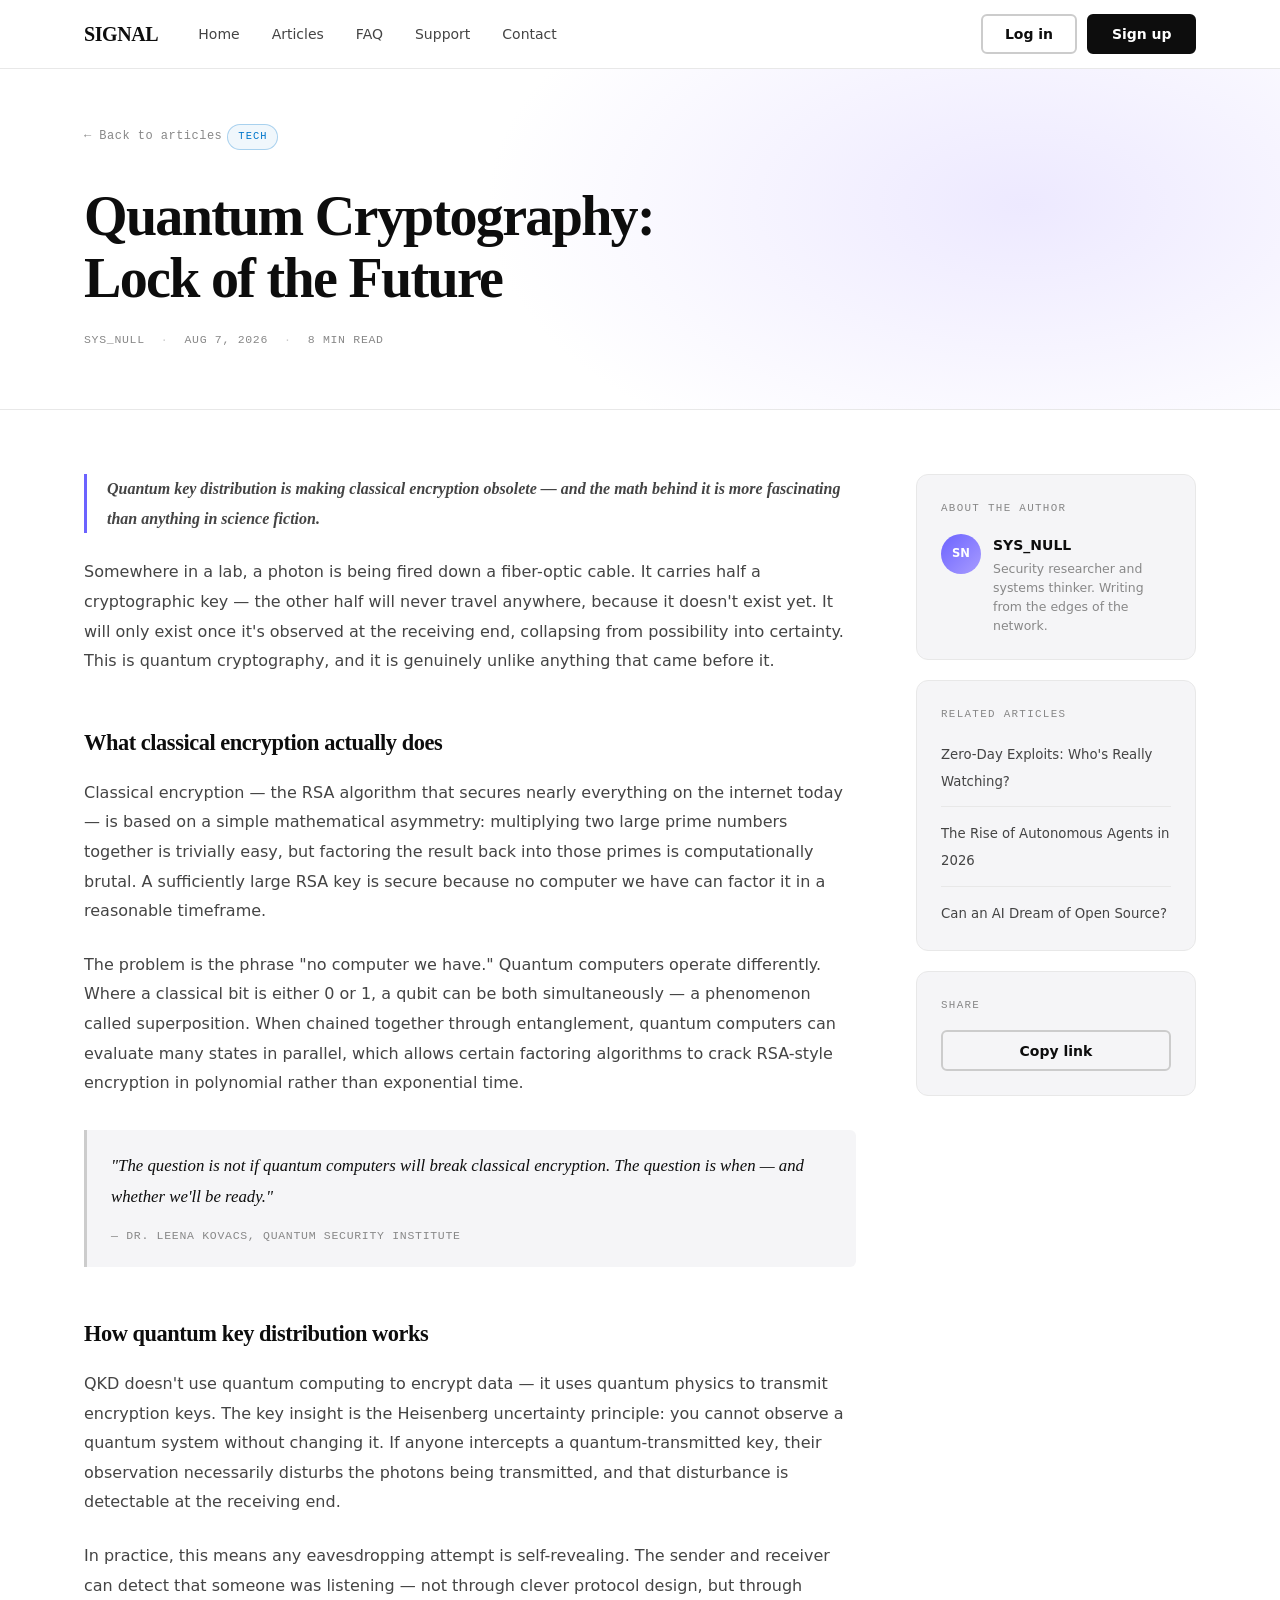
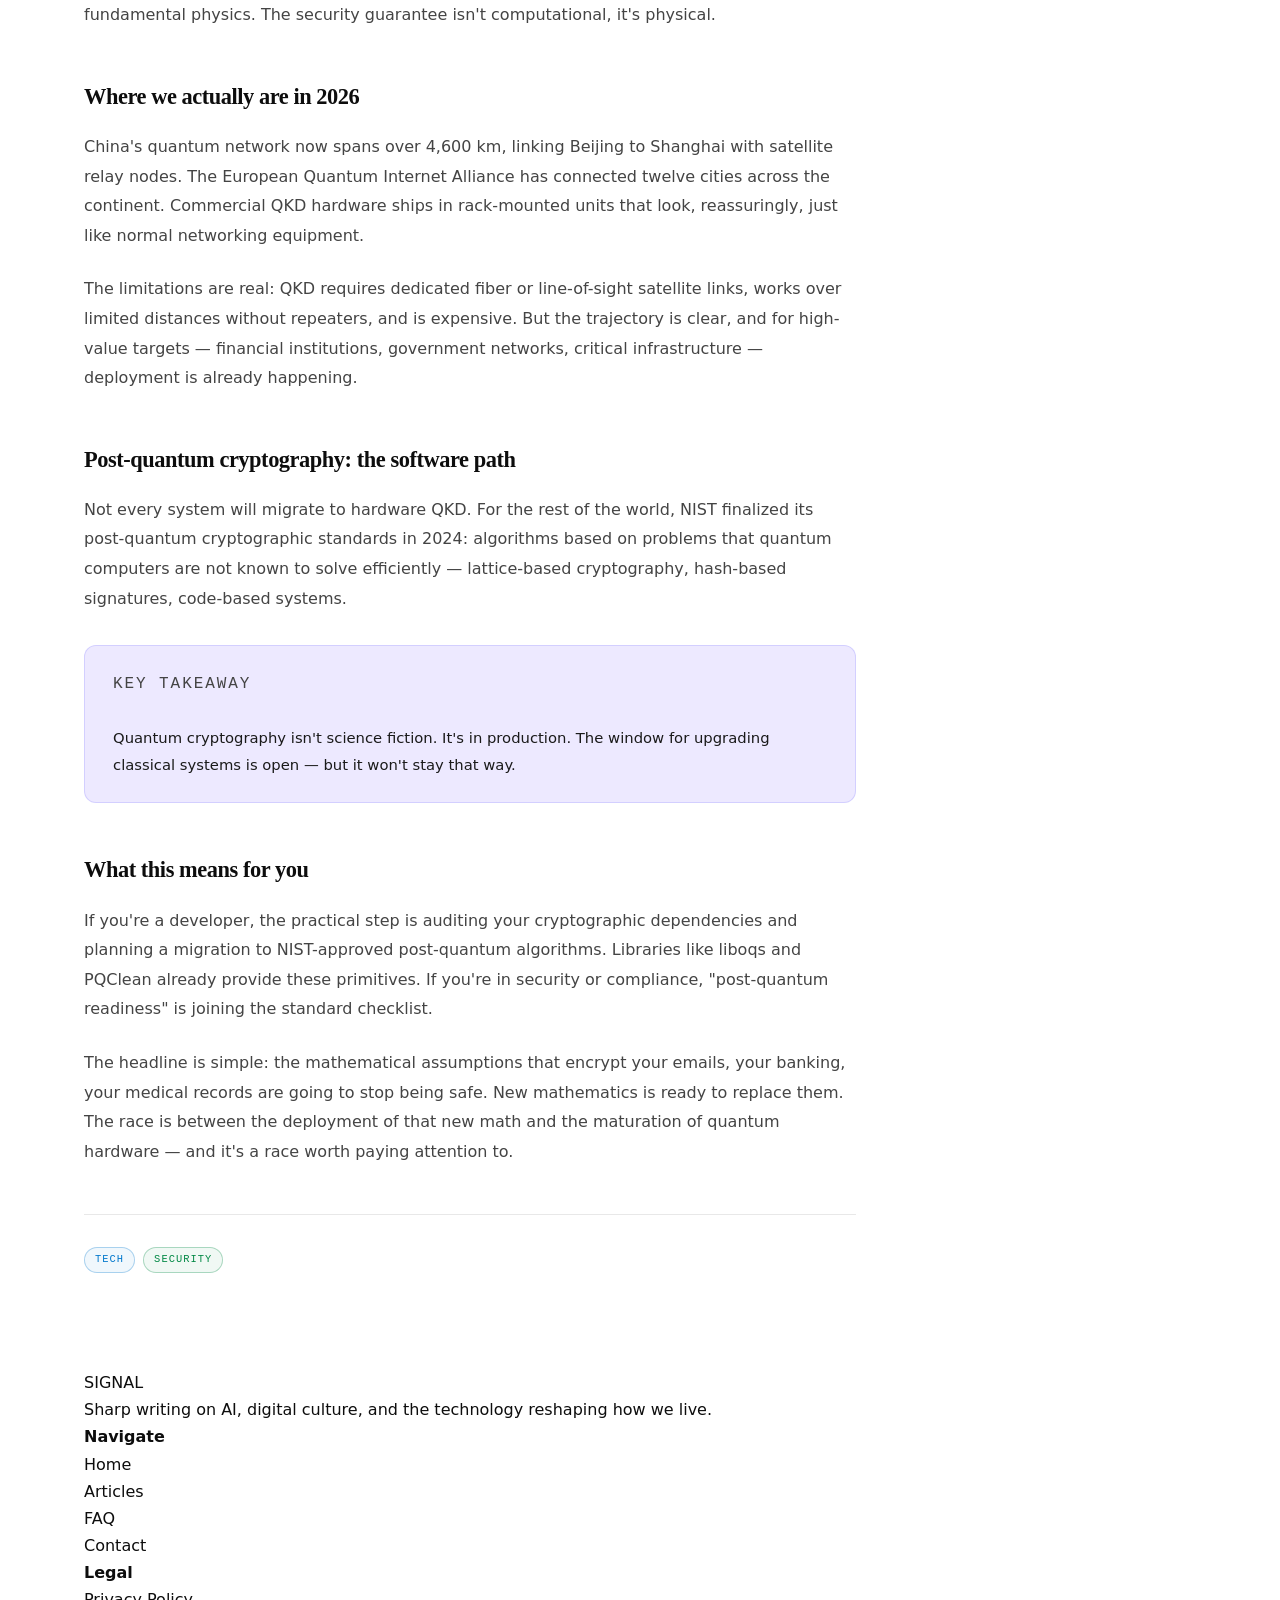
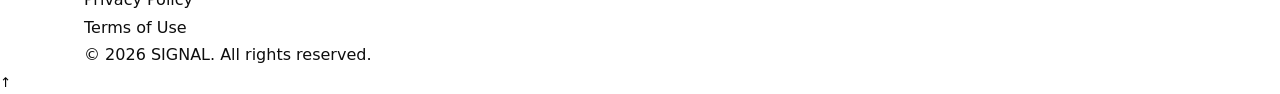
==== commit 0c88e150: "Update index.html" ====
--- a/index.html
+++ b/index.html
@@ -3,24 +3,25 @@
 <head>
   <meta charset="UTF-8" />
   <meta name="viewport" content="width=device-width, initial-scale=1.0" />
-  <title>SIGNAL — Digital Culture & Tech</title>
+  <title>Quantum Cryptography: Lock of the Future — SIGNAL</title>
   <link rel="preconnect" href="https://fonts.googleapis.com" />
   <link rel="preconnect" href="https://fonts.gstatic.com" crossorigin />
   <link href="https://fonts.googleapis.com/css2?family=Playfair+Display:ital,wght@0,700;0,900;1,700&family=DM+Sans:wght@300;400;500;600&family=DM+Mono:wght@400;500&display=swap" rel="stylesheet" />
   <link rel="stylesheet" href="css/style.css" />
+  <link rel="stylesheet" href="css/post.css" />
 </head>
 <body>
 
   <!-- NAV -->
   <nav class="nav" id="nav">
     <div class="nav-inner">
-      <a href="#home" class="nav-logo">SIGNAL</a>
+      <a href="index.html" class="nav-logo">SIGNAL</a>
       <ul class="nav-links" id="navLinks">
-        <li><a href="#home"      class="nav-link" data-s="home">Home</a></li>
-        <li><a href="#posts"     class="nav-link" data-s="posts">Articles</a></li>
-        <li><a href="#faq"       class="nav-link" data-s="faq">FAQ</a></li>
-        <li><a href="#support"   class="nav-link" data-s="support">Support</a></li>
-        <li><a href="#contact"   class="nav-link" data-s="contact">Contact</a></li>
+        <li><a href="index.html" class="nav-link" data-s="home">Home</a></li>
+        <li><a href="index.html#posts" class="nav-link active" data-s="posts">Articles</a></li>
+        <li><a href="index.html#faq" class="nav-link" data-s="faq">FAQ</a></li>
+        <li><a href="index.html#support" class="nav-link" data-s="support">Support</a></li>
+        <li><a href="index.html#contact" class="nav-link" data-s="contact">Contact</a></li>
       </ul>
       <div class="nav-actions">
         <button class="btn-outline" id="loginBtn">Log in</button>
@@ -32,448 +33,108 @@
     </div>
   </nav>
 
-  <!-- HERO -->
-  <section class="hero" id="home">
+  <!-- POST HERO -->
+  <header class="post-hero">
+    <div class="post-hero-bg"></div>
+    <div class="container post-hero-inner">
+      <a href="index.html#posts" class="post-back">← Back to articles</a>
+      <span class="tag tag-tech">Tech</span>
+      <h1 class="post-heading">Quantum Cryptography:<br>Lock of the Future</h1>
+      <div class="post-hero-meta">
+        <span>SYS_NULL</span>
+        <span class="sep">·</span>
+        <span>Aug 7, 2026</span>
+        <span class="sep">·</span>
+        <span>8 min read</span>
+      </div>
+    </div>
+  </header>
+
+  <!-- POST BODY -->
+  <main class="post-main">
     <div class="container">
-      <div class="hero-inner">
-      <div class="hero-left">
-        <p class="eyebrow">Est. 2026 &nbsp;·&nbsp; Tech &amp; Culture</p>
-        <h1 class="hero-title">Ideas worth<br><em>reading.</em></h1>
-        <p class="hero-body">Sharp writing on AI, digital culture, and the technology reshaping how we live. No noise. Just signal.</p>
-        <div class="hero-actions">
-          <a href="#posts" class="btn-solid btn-lg">Browse articles</a>
-          <button class="btn-outline btn-lg" id="heroSignup">Subscribe free</button>
-        </div>
-        <div class="hero-bar">
-          <div class="hb-item"><strong>128</strong><span>Articles</span></div>
-          <div class="hb-div"></div>
-          <div class="hb-item"><strong>4.7k</strong><span>Readers</span></div>
-          <div class="hb-div"></div>
-          <div class="hb-item"><strong>Weekly</strong><span>Updates</span></div>
-        </div>
-      </div>
-      <div class="hero-right" aria-hidden="true">
-        <div class="hero-card hc-1">
-          <span class="hc-tag">AI</span>
-          <p>The Rise of Autonomous Agents</p>
-        </div>
-        <div class="hero-card hc-2">
-          <span class="hc-tag">Tech</span>
-          <p>Quantum Cryptography: Lock of the Future</p>
-        </div>
-        <div class="hero-card hc-3">
-          <span class="hc-tag">Culture</span>
-          <p>Digital Identity in a Fragmented Web</p>
-        </div>
-      </div>
-    </div>
-    </div><!-- /container -->
-    <div class="hero-ghost" aria-hidden="true">SIGNAL</div>
-  </section>
-
-  <!-- TICKER -->
-  <div class="ticker" aria-label="Latest headlines">
-    <div class="ticker-label">LIVE</div>
-    <div class="ticker-track" id="ticker">
-      <span>Neural Networks Break the Language Barrier</span>
-      <span class="sep">·</span>
-      <span>Quantum Computing Reaches 1000-Qubit Milestone</span>
-      <span class="sep">·</span>
-      <span>Open-Source AI Outperforms Proprietary Giants</span>
-      <span class="sep">·</span>
-      <span>Cybersecurity: The Frontier No One Talks About</span>
-      <span class="sep">·</span>
-      <span>Web3 Reimagined for the Next Decade</span>
-      <span class="sep">·</span>
-    </div>
-  </div>
-
-  <!-- POSTS -->
-  <section class="section" id="posts">
-    <div class="container">
-      <div class="sec-head">
-        <div>
-          <p class="eyebrow">Latest</p>
-          <h2 class="sec-title">Articles</h2>
-        </div>
-        <div class="filter-tabs" role="tablist">
-          <button class="ftab active" data-f="all" role="tab" aria-selected="true">All</button>
-          <button class="ftab" data-f="ai" role="tab" aria-selected="false">AI</button>
-          <button class="ftab" data-f="tech" role="tab" aria-selected="false">Tech</button>
-          <button class="ftab" data-f="culture" role="tab" aria-selected="false">Culture</button>
-          <button class="ftab" data-f="security" role="tab" aria-selected="false">Security</button>
-        </div>
-      </div>
-
-      <!-- Featured post -->
-      <a href="post.html" class="post-featured reveal" data-cat="tech">
-        <div class="pf-text">
-          <span class="tag tag-tech">Tech</span>
-          <h2 class="pf-title">Quantum Cryptography:<br>Lock of the Future</h2>
-          <p class="pf-excerpt">How quantum key distribution is making classical encryption obsolete — and what that means for everything on the internet today.</p>
-          <div class="pf-meta">
-            <span>SYS_NULL</span>
-            <span>Aug 7, 2026</span>
-            <span>8 min read</span>
-          </div>
-        </div>
-        <div class="pf-accent" aria-hidden="true">TECH</div>
-      </a>
-
-      <!-- Grid -->
-      <div class="posts-grid" id="postsGrid">
-
-        <a href="post.html" class="post-card reveal" data-cat="ai">
-          <span class="tag tag-ai">AI</span>
-          <h3 class="pc-title">The Rise of Autonomous Agents in 2026</h3>
-          <p class="pc-excerpt">AI systems are beginning to operate independently across the digital infrastructure of daily life.</p>
-          <div class="pc-meta">
-            <span>VOID_EDITOR</span>
-            <span>Aug 10</span>
-          </div>
-        </a>
-
-        <a href="post.html" class="post-card reveal" data-cat="culture">
-          <span class="tag tag-culture">Culture</span>
-          <h3 class="pc-title">Digital Identity in a Fragmented Web</h3>
-          <p class="pc-excerpt">When every platform owns a slice of who you are online, what does it mean to truly exist in digital space?</p>
-          <div class="pc-meta">
-            <span>GHOST_FREQ</span>
-            <span>Aug 4</span>
-          </div>
-        </a>
-
-        <a href="post.html" class="post-card reveal" data-cat="security">
-          <span class="tag tag-security">Security</span>
-          <h3 class="pc-title">Zero-Day Exploits: Who's Really Watching?</h3>
-          <p class="pc-excerpt">A deep dive into the grey-market trade of software vulnerabilities and the silent war in unpatched systems.</p>
-          <div class="pc-meta">
-            <span>NEON_WOLF</span>
-            <span>Aug 1</span>
-          </div>
-        </a>
-
-        <a href="post.html" class="post-card reveal" data-cat="ai">
-          <span class="tag tag-ai">AI</span>
-          <h3 class="pc-title">Can an AI Dream of Open Source?</h3>
-          <p class="pc-excerpt">The tension between closed-model corporations and the open-source community is reaching a boiling point.</p>
-          <div class="pc-meta">
-            <span>CIRCUIT_SAGE</span>
-            <span>Jul 28</span>
-          </div>
-        </a>
-
-        <a href="post.html" class="post-card reveal" data-cat="culture">
-          <span class="tag tag-culture">Culture</span>
-          <h3 class="pc-title">Neon Cities: The Aesthetic of Overload</h3>
-          <p class="pc-excerpt">Why does cyberpunk still resonate? How the genre predicted information overload and surveillance culture.</p>
-          <div class="pc-meta">
-            <span>VOID_EDITOR</span>
-            <span>Jul 25</span>
-          </div>
-        </a>
-
-        <a href="post.html" class="post-card reveal" data-cat="tech">
-          <span class="tag tag-tech">Tech</span>
-          <h3 class="pc-title">The Hardware Arms Race of 2026</h3>
-          <p class="pc-excerpt">GPU manufacturers locked in a generational battle that will shape the next decade of computing power.</p>
-          <div class="pc-meta">
-            <span>SYS_NULL</span>
-            <span>Jul 20</span>
-          </div>
-        </a>
-
-      </div>
-
-      <div class="load-wrap">
-        <button class="btn-outline" id="loadMore">Load more articles</button>
-      </div>
-    </div>
-    <div class="sec-ghost" aria-hidden="true">ARTICLES</div>
-  </section>
-
-  <!-- COMMENTS -->
-  <section class="section section-grey" id="comments">
-    <div class="container">
-      <div class="sec-head">
-        <div>
-          <p class="eyebrow">Join the conversation</p>
-          <h2 class="sec-title">Comments</h2>
-        </div>
-      </div>
-
-      <div class="comments-grid">
-
-        <div class="comment-form-box reveal">
-          <h3>Leave a comment</h3>
-          <form id="commentForm" novalidate>
-            <div class="form-row">
-              <div class="fg">
-                <label for="cName">Name *</label>
-                <input type="text" id="cName" placeholder="Your name" />
-                <span class="ferr" id="cNameErr"></span>
-              </div>
-              <div class="fg">
-                <label for="cEmail">Email *</label>
-                <input type="email" id="cEmail" placeholder="you@email.com" />
-                <span class="ferr" id="cEmailErr"></span>
+      <div class="post-layout">
+
+        <article class="post-content">
+          <p class="post-lead">Quantum key distribution is making classical encryption obsolete — and the math behind it is more fascinating than anything in science fiction.</p>
+
+          <p>Somewhere in a lab, a photon is being fired down a fiber-optic cable. It carries half a cryptographic key — the other half will never travel anywhere, because it doesn't exist yet. It will only exist once it's observed at the receiving end, collapsing from possibility into certainty. This is quantum cryptography, and it is genuinely unlike anything that came before it.</p>
+
+          <h2>What classical encryption actually does</h2>
+
+          <p>Classical encryption — the RSA algorithm that secures nearly everything on the internet today — is based on a simple mathematical asymmetry: multiplying two large prime numbers together is trivially easy, but factoring the result back into those primes is computationally brutal. A sufficiently large RSA key is secure because no computer we have can factor it in a reasonable timeframe.</p>
+
+          <p>The problem is the phrase "no computer we have." Quantum computers operate differently. Where a classical bit is either 0 or 1, a qubit can be both simultaneously — a phenomenon called superposition. When chained together through entanglement, quantum computers can evaluate many states in parallel, which allows certain factoring algorithms to crack RSA-style encryption in polynomial rather than exponential time.</p>
+
+          <div class="post-quote">
+            <p>"The question is not if quantum computers will break classical encryption. The question is when — and whether we'll be ready."</p>
+            <cite>— Dr. Leena Kovacs, Quantum Security Institute</cite>
+          </div>
+
+          <h2>How quantum key distribution works</h2>
+
+          <p>QKD doesn't use quantum computing to encrypt data — it uses quantum physics to transmit encryption keys. The key insight is the Heisenberg uncertainty principle: you cannot observe a quantum system without changing it. If anyone intercepts a quantum-transmitted key, their observation necessarily disturbs the photons being transmitted, and that disturbance is detectable at the receiving end.</p>
+
+          <p>In practice, this means any eavesdropping attempt is self-revealing. The sender and receiver can detect that someone was listening — not through clever protocol design, but through fundamental physics. The security guarantee isn't computational, it's physical.</p>
+
+          <h2>Where we actually are in 2026</h2>
+
+          <p>China's quantum network now spans over 4,600 km, linking Beijing to Shanghai with satellite relay nodes. The European Quantum Internet Alliance has connected twelve cities across the continent. Commercial QKD hardware ships in rack-mounted units that look, reassuringly, just like normal networking equipment.</p>
+
+          <p>The limitations are real: QKD requires dedicated fiber or line-of-sight satellite links, works over limited distances without repeaters, and is expensive. But the trajectory is clear, and for high-value targets — financial institutions, government networks, critical infrastructure — deployment is already happening.</p>
+
+          <h2>Post-quantum cryptography: the software path</h2>
+
+          <p>Not every system will migrate to hardware QKD. For the rest of the world, NIST finalized its post-quantum cryptographic standards in 2024: algorithms based on problems that quantum computers are not known to solve efficiently — lattice-based cryptography, hash-based signatures, code-based systems.</p>
+
+          <div class="post-callout">
+            <p class="callout-label">Key takeaway</p>
+            <p>Quantum cryptography isn't science fiction. It's in production. The window for upgrading classical systems is open — but it won't stay that way.</p>
+          </div>
+
+          <h2>What this means for you</h2>
+
+          <p>If you're a developer, the practical step is auditing your cryptographic dependencies and planning a migration to NIST-approved post-quantum algorithms. Libraries like liboqs and PQClean already provide these primitives. If you're in security or compliance, "post-quantum readiness" is joining the standard checklist.</p>
+
+          <p>The headline is simple: the mathematical assumptions that encrypt your emails, your banking, your medical records are going to stop being safe. New mathematics is ready to replace them. The race is between the deployment of that new math and the maturation of quantum hardware — and it's a race worth paying attention to.</p>
+
+          <div class="post-tags-footer">
+            <span class="tag tag-tech">Tech</span>
+            <span class="tag tag-security">Security</span>
+          </div>
+        </article>
+
+        <!-- Sidebar -->
+        <aside class="post-sidebar">
+          <div class="sidebar-widget">
+            <p class="widget-title">About the author</p>
+            <div class="author-row">
+              <div class="author-av">SN</div>
+              <div>
+                <p class="author-name">SYS_NULL</p>
+                <p class="author-bio">Security researcher and systems thinker. Writing from the edges of the network.</p>
               </div>
             </div>
-            <div class="fg">
-              <label for="cText">Comment *</label>
-              <textarea id="cText" rows="4" placeholder="Share your thoughts..."></textarea>
-              <span class="ferr" id="cTextErr"></span>
-            </div>
-            <button type="submit" class="btn-solid">Post comment</button>
-          </form>
-        </div>
-
-        <div class="comments-list" id="commentsList">
-          <h3>Recent comments <span class="ccount" id="ccount">(3)</span></h3>
-
-          <div class="comment reveal">
-            <div class="c-avatar">GF</div>
-            <div class="c-body">
-              <div class="c-head">
-                <strong>Ghost Freq</strong>
-                <span>2 hours ago</span>
-              </div>
-              <p>The quantum cryptography article genuinely changed how I think about security. More like this please.</p>
-              <button class="c-like" aria-label="Like"><span>♥</span> 14</button>
-            </div>
-          </div>
-
-          <div class="comment reveal">
-            <div class="c-avatar">NW</div>
-            <div class="c-body">
-              <div class="c-head">
-                <strong>Neon Wolf</strong>
-                <span>1 day ago</span>
-              </div>
-              <p>The zero-day piece hit hard. Most people still don't understand how active that market really is.</p>
-              <button class="c-like" aria-label="Like"><span>♥</span> 27</button>
-            </div>
-          </div>
-
-          <div class="comment reveal">
-            <div class="c-avatar">CS</div>
-            <div class="c-body">
-              <div class="c-head">
-                <strong>Circuit Sage</strong>
-                <span>3 days ago</span>
-              </div>
-              <p>Open source AI is the only path that doesn't end in a monopoly on intelligence. Glad someone's writing about this.</p>
-              <button class="c-like" aria-label="Like"><span>♥</span> 41</button>
-            </div>
-          </div>
-
-        </div>
-      </div>
-    </div>
-    <div class="sec-ghost" aria-hidden="true">COMMENTS</div>
-  </section>
-
-  <!-- FAQ -->
-  <section class="section" id="faq">
-    <div class="container">
-      <div class="sec-head">
-        <div>
-          <p class="eyebrow">Got questions?</p>
-          <h2 class="sec-title">FAQ</h2>
-        </div>
-      </div>
-      <div class="faq-list">
-
-        <div class="faq-item reveal">
-          <button class="faq-q" aria-expanded="false">
-            Is SIGNAL free to read?
-            <span class="faq-icon" aria-hidden="true"></span>
-          </button>
-          <div class="faq-a">
-            <p>Yes — every article is free. Creating an account unlocks commenting, bookmarks, and your personal reading history. No paywalls, ever.</p>
-          </div>
-        </div>
-
-        <div class="faq-item reveal">
-          <button class="faq-q" aria-expanded="false">
-            How do I create an account?
-            <span class="faq-icon" aria-hidden="true"></span>
-          </button>
-          <div class="faq-a">
-            <p>Click Sign up in the navigation. All you need is an email address — no phone number required. We'll send a confirmation link to your inbox.</p>
-          </div>
-        </div>
-
-        <div class="faq-item reveal">
-          <button class="faq-q" aria-expanded="false">
-            Can I contribute an article?
-            <span class="faq-icon" aria-hidden="true"></span>
-          </button>
-          <div class="faq-a">
-            <p>Yes. Use the Contact section to pitch your idea or submit a draft. We cover AI, tech, digital culture, and security. All contributors are credited.</p>
-          </div>
-        </div>
-
-        <div class="faq-item reveal">
-          <button class="faq-q" aria-expanded="false">
-            How often is new content published?
-            <span class="faq-icon" aria-hidden="true"></span>
-          </button>
-          <div class="faq-a">
-            <p>We publish 3–4 articles per week. Subscribe to the newsletter at the bottom of this page and we'll deliver them straight to your inbox.</p>
-          </div>
-        </div>
-
-        <div class="faq-item reveal">
-          <button class="faq-q" aria-expanded="false">
-            Do you run ads?
-            <span class="faq-icon" aria-hidden="true"></span>
-          </button>
-          <div class="faq-a">
-            <p>We use carefully chosen sponsor placements that are relevant to our readers. We never sell your data and we never run intrusive ads.</p>
-          </div>
-        </div>
-
-        <div class="faq-item reveal">
-          <button class="faq-q" aria-expanded="false">
-            How do I report a bug or issue?
-            <span class="faq-icon" aria-hidden="true"></span>
-          </button>
-          <div class="faq-a">
-            <p>Head to the Support section or use the Contact form. We respond within 48 hours and fix confirmed bugs as fast as we can.</p>
-          </div>
-        </div>
-
-      </div>
-    </div>
-    <div class="sec-ghost" aria-hidden="true">FAQ</div>
-  </section>
-
-  <!-- SUPPORT -->
-  <section class="section section-grey" id="support">
-    <div class="container">
-      <div class="sec-head">
-        <div>
-          <p class="eyebrow">We're here to help</p>
-          <h2 class="sec-title">Support</h2>
-        </div>
-      </div>
-
-      <div class="support-grid">
-        <div class="support-card reveal">
-          <div class="sc-num">01</div>
-          <h3>Documentation</h3>
-          <p>Step-by-step guides for using the site, managing your account, and setting up notifications.</p>
-          <a href="#faq" class="sc-link">View guides →</a>
-        </div>
-        <div class="support-card reveal">
-          <div class="sc-num">02</div>
-          <h3>Report a bug</h3>
-          <p>Something broken? Tell us exactly what happened and we'll fix it within 48 hours.</p>
-          <a href="#contact" class="sc-link">Report it →</a>
-        </div>
-        <div class="support-card reveal">
-          <div class="sc-num">03</div>
-          <h3>Feature request</h3>
-          <p>Have an idea that would make SIGNAL better? We genuinely read every submission.</p>
-          <a href="#contact" class="sc-link">Suggest it →</a>
-        </div>
-        <div class="support-card reveal">
-          <div class="sc-num">04</div>
-          <h3>Community</h3>
-          <p>Join the conversation in the comments section or reach out to connect with other readers.</p>
-          <a href="#comments" class="sc-link">Join in →</a>
-        </div>
-      </div>
-
-      <div class="status-panel reveal">
-        <p class="status-title">System status</p>
-        <div class="status-list">
-          <div class="si"><span class="dot green"></span><span class="sn">Main site</span><span class="sv">Operational</span></div>
-          <div class="si"><span class="dot green"></span><span class="sn">Comments</span><span class="sv">Operational</span></div>
-          <div class="si"><span class="dot yellow"></span><span class="sn">Search</span><span class="sv">Degraded</span></div>
-          <div class="si"><span class="dot green"></span><span class="sn">Newsletter</span><span class="sv">Operational</span></div>
-        </div>
-      </div>
-    </div>
-    <div class="sec-ghost" aria-hidden="true">SUPPORT</div>
-  </section>
-
-  <!-- CONTACT -->
-  <section class="section" id="contact">
-    <div class="container">
-      <div class="sec-head">
-        <div>
-          <p class="eyebrow">Get in touch</p>
-          <h2 class="sec-title">Contact</h2>
-        </div>
-      </div>
-
-      <div class="contact-grid">
-        <div class="contact-info reveal">
-          <h3>Let's talk</h3>
-          <p>Pitches, collaborations, bug reports, sponsorships — or just to say hello. We read everything.</p>
-          <ul class="ci-list">
-            <li><span class="ci-label">Email</span><span>editor@signal.blog</span></li>
-            <li><span class="ci-label">Response</span><span>Within 48 hours</span></li>
-            <li><span class="ci-label">Open to</span><span>Contributors &amp; sponsors</span></li>
-          </ul>
-        </div>
-        <form class="contact-form reveal" id="contactForm" novalidate>
-          <div class="form-row">
-            <div class="fg">
-              <label for="cfName">Name *</label>
-              <input type="text" id="cfName" placeholder="Your name" autocomplete="name" />
-              <span class="ferr" id="cfNameErr"></span>
-            </div>
-            <div class="fg">
-              <label for="cfEmail">Email *</label>
-              <input type="email" id="cfEmail" placeholder="you@email.com" autocomplete="email" />
-              <span class="ferr" id="cfEmailErr"></span>
-            </div>
-          </div>
-          <div class="fg">
-            <label for="cfSubject">Subject *</label>
-            <select id="cfSubject">
-              <option value="">Choose a topic...</option>
-              <option value="pitch">Article pitch</option>
-              <option value="sponsor">Sponsorship</option>
-              <option value="bug">Bug report</option>
-              <option value="feature">Feature request</option>
-              <option value="other">Other</option>
-            </select>
-            <span class="ferr" id="cfSubjectErr"></span>
-          </div>
-          <div class="fg">
-            <label for="cfMsg">Message *</label>
-            <textarea id="cfMsg" rows="5" placeholder="What's on your mind?"></textarea>
-            <span class="ferr" id="cfMsgErr"></span>
-          </div>
-          <button type="submit" class="btn-solid">Send message</button>
-          <p class="fsuccess" id="cfSuccess"></p>
-        </form>
-      </div>
-    </div>
-    <div class="sec-ghost" aria-hidden="true">CONTACT</div>
-  </section>
-
-  <!-- NEWSLETTER -->
-  <section class="newsletter" id="newsletter">
-    <div class="container">
-      <div class="nl-inner">
-        <div class="nl-text">
-          <h2>Stay in the loop.</h2>
-          <p>New articles every week, delivered to your inbox. Unsubscribe any time.</p>
-        </div>
-        <form class="nl-form" id="nlForm" novalidate>
-          <input type="email" id="nlEmail" placeholder="your@email.com" autocomplete="email" />
-          <button type="submit" class="btn-solid">Subscribe</button>
-          <span class="ferr" id="nlErr"></span>
-          <p class="fsuccess" id="nlSuccess"></p>
-        </form>
-      </div>
-    </div>
-  </section>
+          </div>
+
+          <div class="sidebar-widget">
+            <p class="widget-title">Related articles</p>
+            <ul class="related-links">
+              <li><a href="post.html">Zero-Day Exploits: Who's Really Watching?</a></li>
+              <li><a href="post.html">The Rise of Autonomous Agents in 2026</a></li>
+              <li><a href="post.html">Can an AI Dream of Open Source?</a></li>
+            </ul>
+          </div>
+
+          <div class="sidebar-widget">
+            <p class="widget-title">Share</p>
+            <button class="btn-outline btn-full" onclick="copyLink()">Copy link</button>
+          </div>
+        </aside>
+
+      </div>
+    </div>
+  </main>
 
   <!-- FOOTER -->
   <footer class="footer">
@@ -481,4 +142,102 @@
       <div class="footer-grid">
         <div class="footer-brand">
           <p class="footer-logo">SIGNAL</p>
-          <p>Sharp writing on AI, digital culture, and the technology reshaping how we live.</
+          <p>Sharp writing on AI, digital culture, and the technology reshaping how we live.</p>
+        </div>
+        <div class="footer-col">
+          <h4>Navigate</h4>
+          <ul>
+            <li><a href="index.html">Home</a></li>
+            <li><a href="index.html#posts">Articles</a></li>
+            <li><a href="index.html#faq">FAQ</a></li>
+            <li><a href="index.html#contact">Contact</a></li>
+          </ul>
+        </div>
+        <div class="footer-col">
+          <h4>Legal</h4>
+          <ul>
+            <li><a href="#">Privacy Policy</a></li>
+            <li><a href="#">Terms of Use</a></li>
+          </ul>
+        </div>
+      </div>
+      <div class="footer-bottom">
+        <p>© 2026 SIGNAL. All rights reserved.</p>
+      </div>
+    </div>
+  </footer>
+
+  <!-- MODALS -->
+  <div class="modal-overlay" id="loginModal" hidden role="dialog" aria-modal="true" aria-labelledby="loginTitle">
+    <div class="modal">
+      <button class="modal-close" aria-label="Close">✕</button>
+      <h2 id="loginTitle">Welcome back</h2>
+      <p class="modal-sub">Log in to your SIGNAL account</p>
+      <form id="loginForm" novalidate>
+        <div class="fg">
+          <label for="liEmail">Email</label>
+          <input type="email" id="liEmail" placeholder="you@email.com" autocomplete="email" />
+          <span class="ferr" id="liEmailErr"></span>
+        </div>
+        <div class="fg">
+          <label for="liPass">Password</label>
+          <input type="password" id="liPass" placeholder="••••••••" autocomplete="current-password" />
+          <span class="ferr" id="liPassErr"></span>
+        </div>
+        <button type="submit" class="btn-solid btn-full">Log in</button>
+        <div class="modal-alt">
+          <button type="button" class="link-btn" id="toForgot">Forgot password?</button>
+          <span>·</span>
+          <button type="button" class="link-btn" id="toSignup">Create account</button>
+        </div>
+        <p class="fsuccess" id="liSuccess"></p>
+      </form>
+    </div>
+  </div>
+
+  <div class="modal-overlay" id="signupModal" hidden role="dialog" aria-modal="true" aria-labelledby="signupTitle">
+    <div class="modal">
+      <button class="modal-close" aria-label="Close">✕</button>
+      <h2 id="signupTitle">Create account</h2>
+      <p class="modal-sub">Join thousands of readers on SIGNAL</p>
+      <form id="signupForm" novalidate>
+        <div class="fg">
+          <label for="suName">Display name</label>
+          <input type="text" id="suName" placeholder="Your name" autocomplete="name" />
+          <span class="ferr" id="suNameErr"></span>
+        </div>
+        <div class="fg">
+          <label for="suEmail">Email</label>
+          <input type="email" id="suEmail" placeholder="you@email.com" autocomplete="email" />
+          <span class="ferr" id="suEmailErr"></span>
+        </div>
+        <div class="fg">
+          <label for="suPass">Password</label>
+          <input type="password" id="suPass" placeholder="At least 8 characters" autocomplete="new-password" />
+          <span class="ferr" id="suPassErr"></span>
+          <div class="strength-bar" id="strengthBar"><div class="strength-fill" id="strengthFill"></div></div>
+          <span class="strength-label" id="strengthLabel"></span>
+        </div>
+        <button type="submit" class="btn-solid btn-full">Create account</button>
+        <div class="modal-alt">
+          <span>Already a member?</span>
+          <button type="button" class="link-btn" id="toLogin">Log in</button>
+        </div>
+        <p class="fsuccess" id="suSuccess"></p>
+      </form>
+    </div>
+  </div>
+
+  <div class="toast" id="toast" role="status" aria-live="polite"></div>
+  <button class="btt" id="btt" aria-label="Back to top">↑</button>
+
+  <script src="js/main.js"></script>
+  <script>
+    function copyLink() {
+      navigator.clipboard?.writeText(window.location.href)
+        .then(() => toast('Link copied!'))
+        .catch(() => toast('Copy the URL from your address bar'));
+    }
+  </script>
+</body>
+</html>
--- a/css/post.css
+++ b/css/post.css
@@ -0,0 +1,241 @@
+/* ═══════════════════════════════════════
+   SIGNAL — Post Page Styles
+═══════════════════════════════════════ */
+
+.post-hero {
+  padding: 120px 0 60px;
+  border-bottom: 1px solid var(--grey-5);
+  position: relative;
+  overflow: hidden;
+}
+
+.post-hero-bg {
+  position: absolute;
+  inset: 0;
+  background: radial-gradient(ellipse 60% 100% at 80% 50%, var(--accent-lt) 0%, transparent 70%);
+  pointer-events: none;
+}
+
+.post-back {
+  display: inline-flex;
+  align-items: center;
+  font-family: var(--font-mono);
+  font-size: 0.75rem;
+  color: var(--grey-3);
+  letter-spacing: 0.04em;
+  margin-bottom: 24px;
+  transition: color 150ms;
+}
+
+.post-back:hover { color: var(--accent); }
+
+.post-hero-inner { position: relative; z-index: 1; }
+
+.post-heading {
+  font-family: var(--font-disp);
+  font-size: clamp(2rem, 5vw, 3.5rem);
+  font-weight: 900;
+  letter-spacing: -0.03em;
+  line-height: 1.1;
+  color: var(--black);
+  margin: 16px 0 20px;
+  max-width: 800px;
+}
+
+.post-hero-meta {
+  display: flex;
+  align-items: center;
+  gap: 16px;
+  font-family: var(--font-mono);
+  font-size: 0.72rem;
+  color: var(--grey-3);
+  text-transform: uppercase;
+  letter-spacing: 0.06em;
+  flex-wrap: wrap;
+}
+
+.post-hero-meta .sep { color: var(--grey-4); }
+
+/* ── POST LAYOUT ────────────────────── */
+.post-main {
+  padding: 64px 0 96px;
+}
+
+.post-layout {
+  display: grid;
+  grid-template-columns: 1fr 280px;
+  gap: 60px;
+  align-items: start;
+}
+
+@media (max-width: 860px) {
+  .post-layout {
+    grid-template-columns: 1fr;
+  }
+  .post-sidebar { order: -1; }
+}
+
+/* ── POST CONTENT ───────────────────── */
+.post-content { min-width: 0; }
+
+.post-lead {
+  font-family: var(--font-disp);
+  font-size: 1.2rem;
+  font-weight: 700;
+  font-style: italic;
+  color: var(--grey-2);
+  line-height: 1.65;
+  border-left: 3px solid var(--accent);
+  padding-left: 20px;
+  margin-bottom: 36px;
+}
+
+.post-content p {
+  font-size: 1rem;
+  color: var(--grey-2);
+  line-height: 1.85;
+  margin-bottom: 24px;
+}
+
+.post-content h2 {
+  font-family: var(--font-disp);
+  font-size: 1.4rem;
+  font-weight: 700;
+  letter-spacing: -0.02em;
+  color: var(--black);
+  margin: 40px 0 16px;
+  padding-top: 8px;
+}
+
+.post-quote {
+  border-left: 3px solid var(--grey-4);
+  padding: 20px 24px;
+  margin: 32px 0;
+  background: var(--off-white);
+  border-radius: 0 var(--r-sm) var(--r-sm) 0;
+}
+
+.post-quote p {
+  font-family: var(--font-disp);
+  font-style: italic;
+  font-size: 1.05rem;
+  color: var(--black);
+  margin-bottom: 8px !important;
+}
+
+.post-quote cite {
+  font-family: var(--font-mono);
+  font-size: 0.72rem;
+  color: var(--grey-3);
+  text-transform: uppercase;
+  letter-spacing: 0.06em;
+  font-style: normal;
+}
+
+.post-callout {
+  background: var(--accent-lt);
+  border: 1px solid rgba(108,99,255,0.2);
+  border-radius: var(--r-md);
+  padding: 24px 28px;
+  margin: 32px 0;
+}
+
+.callout-label {
+  font-family: var(--font-mono);
+  font-size: 0.68rem;
+  text-transform: uppercase;
+  letter-spacing: 0.12em;
+  color: var(--accent);
+  margin-bottom: 8px;
+}
+
+.post-callout > p:last-child {
+  font-size: 0.925rem;
+  color: var(--grey-1);
+  margin-bottom: 0;
+}
+
+.post-tags-footer {
+  display: flex;
+  gap: 8px;
+  flex-wrap: wrap;
+  margin-top: 48px;
+  padding-top: 32px;
+  border-top: 1px solid var(--grey-5);
+}
+
+/* ── SIDEBAR ────────────────────────── */
+.post-sidebar {
+  position: sticky;
+  top: 84px;
+  display: flex;
+  flex-direction: column;
+  gap: 20px;
+}
+
+.sidebar-widget {
+  background: var(--off-white);
+  border: 1px solid var(--grey-5);
+  border-radius: var(--r-md);
+  padding: 24px;
+}
+
+.widget-title {
+  font-family: var(--font-mono);
+  font-size: 0.68rem;
+  text-transform: uppercase;
+  letter-spacing: 0.12em;
+  color: var(--grey-3);
+  margin-bottom: 16px;
+}
+
+.author-row {
+  display: flex;
+  gap: 12px;
+  align-items: flex-start;
+}
+
+.author-av {
+  width: 40px; height: 40px;
+  border-radius: 50%;
+  background: linear-gradient(135deg, var(--accent), #a89cff);
+  display: flex;
+  align-items: center;
+  justify-content: center;
+  font-weight: 700;
+  font-size: 0.72rem;
+  color: var(--white);
+  flex-shrink: 0;
+}
+
+.author-name {
+  font-weight: 700;
+  font-size: 0.875rem;
+  color: var(--black);
+  margin-bottom: 3px;
+}
+
+.author-bio {
+  font-size: 0.78rem;
+  color: var(--grey-3);
+  line-height: 1.5;
+}
+
+.related-links { display: flex; flex-direction: column; gap: 12px; }
+
+.related-links li {
+  border-bottom: 1px solid var(--grey-5);
+  padding-bottom: 12px;
+}
+
+.related-links li:last-child { border-bottom: none; padding-bottom: 0; }
+
+.related-links a {
+  font-size: 0.83rem;
+  color: var(--grey-2);
+  line-height: 1.4;
+  font-weight: 500;
+  transition: color 150ms;
+}
+
+.related-links a:hover { color: var(--accent); }
